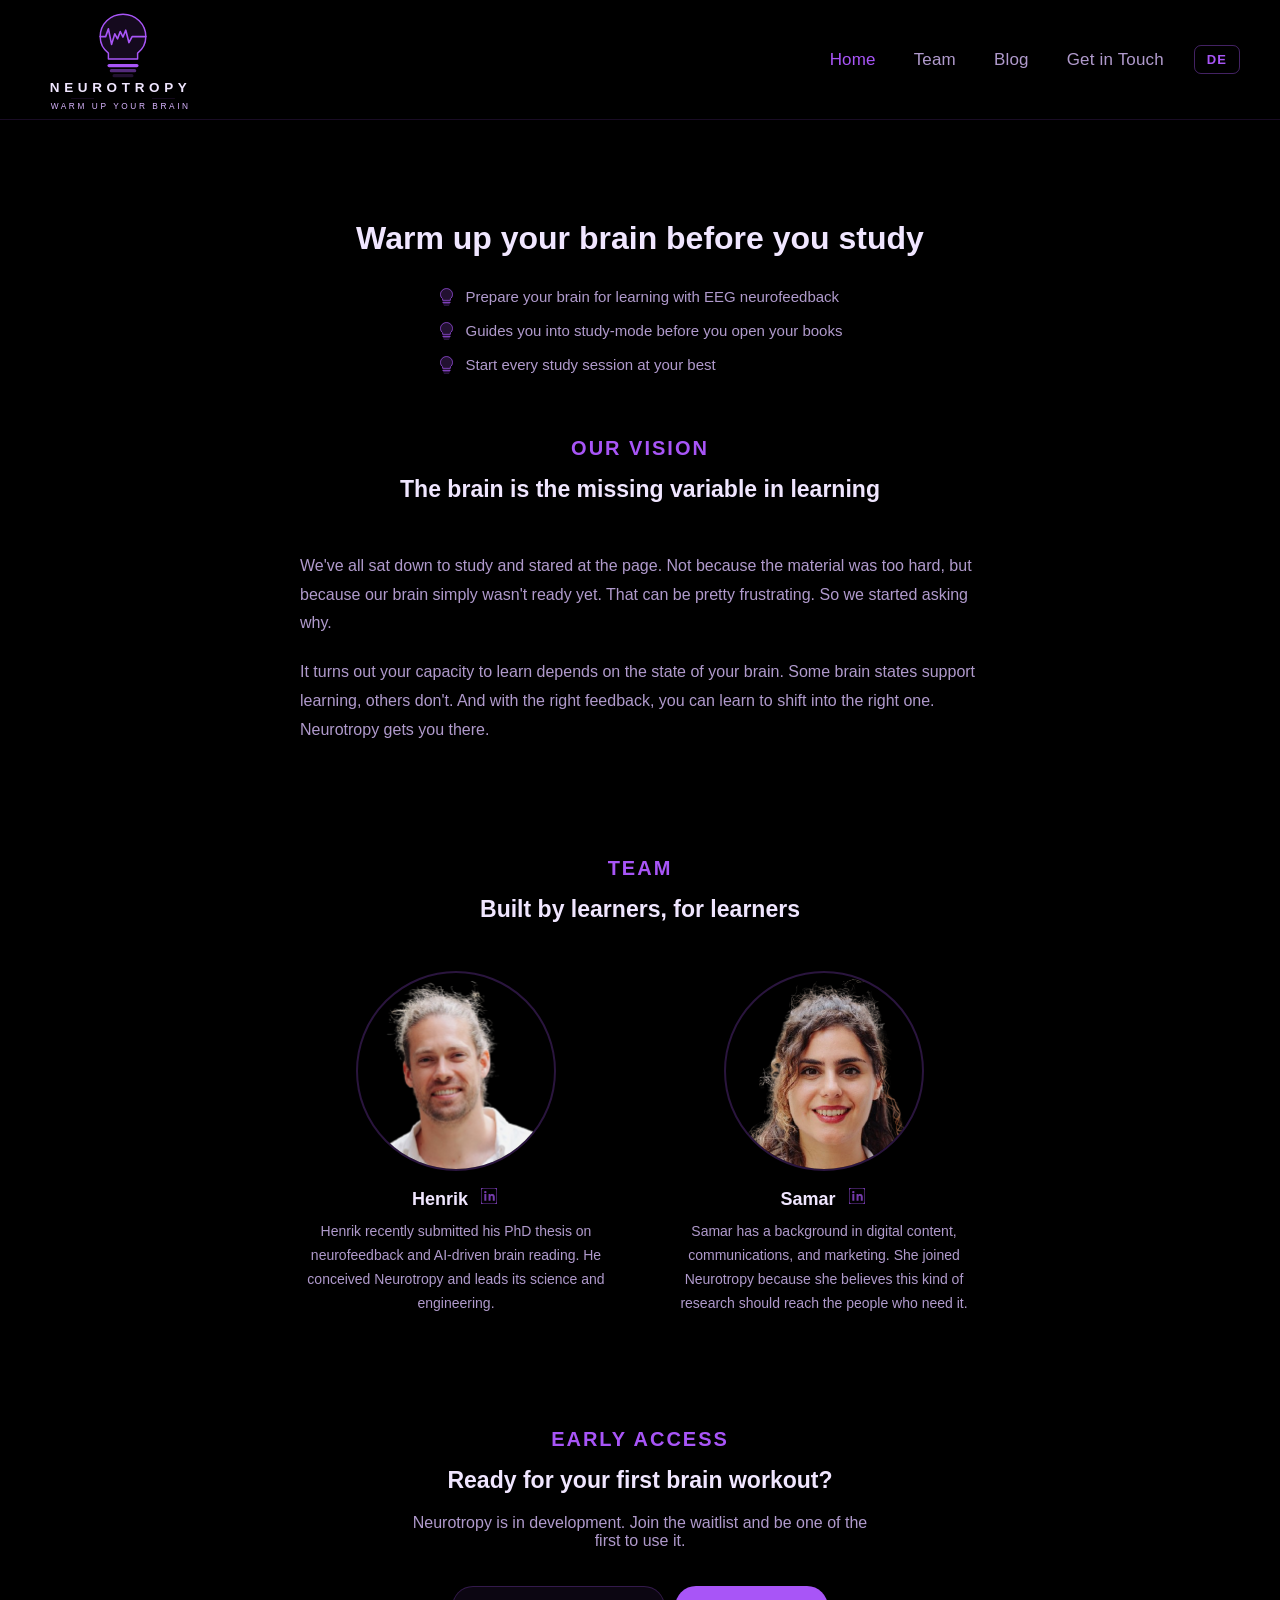
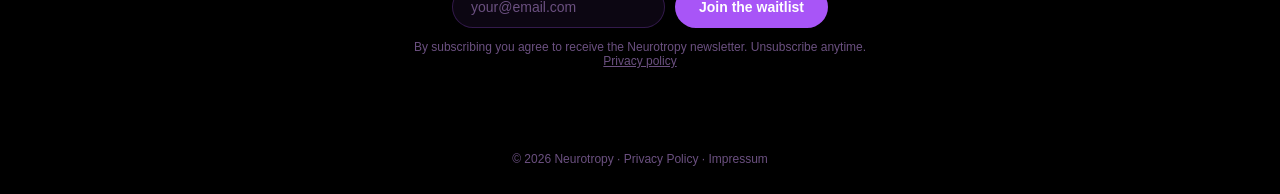
==== index.html @ 8b229912 "Add blog page with first post: Vom Fahrradfahren zu Neurofeedback Co-Authored-By: Claude Sonnet 4.6 " ====
<!DOCTYPE html>
<html lang="en">
<head>
  <meta charset="UTF-8" />
  <meta name="viewport" content="width=device-width, initial-scale=1.0" />
  <title>Neurotropy – Warm up your Brain</title>
  <link rel="stylesheet" href="style.css?v=36" />

  <!-- MailerLite Universal -->
  <script>
      (function(w,d,e,u,f,l,n){w[f]=w[f]||function(){(w[f].q=w[f].q||[])
      .push(arguments);},l=d.createElement(e),l.async=1,l.src=u,
      n=d.getElementsByTagName(e)[0],n.parentNode.insertBefore(l,n);})
      (window,document,'script','https://assets.mailerlite.com/js/universal.js','ml');
      ml('account', '2529173');
  </script>
  <!-- End MailerLite Universal -->
</head>
<body>

  <!-- ── NAV ── -->
  <nav class="nav">
    <a href="index.html"><img src="logo.svg" alt="Neurotropy" class="nav-logo" /></a>
    <div class="nav-tabs">
      <a href="index.html" class="nav-tab active" data-en="Home" data-de="Start">Home</a>
      <a href="#team" class="nav-tab" data-en="Team" data-de="Team">Team</a>
      <a href="blog.html" class="nav-tab" data-en="Blog" data-de="Blog">Blog</a>
      <a href="#cta" class="nav-tab" data-en="Get in Touch" data-de="Kontakt">Get in Touch</a>
      <button class="nav-lang" id="lang-toggle" onclick="toggleLang()">DE</button>
    </div>
  </nav>

  <main>

    <!-- ── HERO ── -->
    <section class="hero">
      <div class="hero-text">
<h1 class="headline">Warm up your brain before you study</h1>
        <ul class="value-props">
          <li>Prepare your brain for learning with EEG neurofeedback</li>
          <li>Guides you into study-mode before you open your books</li>
          <li>Start every study session at your best</li>
        </ul>
      </div>
    </section>




<!-- ── OUR VISION ── -->
    <section class="section vision-section">
      <p class="section-label">Our Vision</p>
      <h2 class="section-headline">The brain is the missing variable in learning</h2>
      <div class="vision-body">
        <p>We've all sat down to study and stared at the page. Not because the material was too hard, but because our brain simply wasn't ready yet. That can be pretty frustrating. So we started asking why.</p>
        <p>It turns out your capacity to learn depends on the state of your brain. Some brain states support learning, others don't. And with the right feedback, you can learn to shift into the right one. Neurotropy gets you there.</p>
      </div>
    </section>

    <!-- ── TEAM ── -->
    <section class="section team-section" id="team">
      <p class="section-label">Team</p>
      <h2 class="section-headline">Built by learners, for learners</h2>
<div class="team-cards">
        <div class="team-card">
          <img src="henrik.png" alt="Henrik" class="team-avatar" />
          <div class="team-name-row">
            <h3 class="team-name">Henrik</h3>
            <a href="https://www.linkedin.com/in/henrik-r-1109/" target="_blank" rel="noopener" class="team-contact" aria-label="Henrik on LinkedIn">
              <svg width="16" height="16" viewBox="0 0 72 72" fill="none" xmlns="http://www.w3.org/2000/svg">
                <rect width="72" height="72" rx="10" fill="none" stroke="#a855f7" stroke-width="5"/>
                <path d="M15 27h9v30h-9V27zm4.5-14a5.5 5.5 0 110 11 5.5 5.5 0 010-11zM33 27h8.6v4.1h.1C43 28.9 46.1 27 50.5 27 60 27 62 33.1 62 41v16h-9V42.8c0-3.3-.1-7.6-4.6-7.6-4.7 0-5.4 3.6-5.4 7.4V57h-9V27z" fill="#a855f7"/>
              </svg>
            </a>
          </div>
          <p class="team-bio">Henrik recently submitted his PhD thesis on neurofeedback and AI-driven brain reading. He conceived Neurotropy and leads its science and engineering.</p>
        </div>
        <div class="team-card">
          <img src="samar.png" alt="Samar" class="team-avatar" />
          <div class="team-name-row">
            <h3 class="team-name">Samar</h3>
            <a href="https://www.linkedin.com/in/samar-angourani-9060851a6/" target="_blank" rel="noopener" class="team-contact" aria-label="Samar on LinkedIn">
              <svg width="16" height="16" viewBox="0 0 72 72" fill="none" xmlns="http://www.w3.org/2000/svg">
                <rect width="72" height="72" rx="10" fill="none" stroke="#a855f7" stroke-width="5"/>
                <path d="M15 27h9v30h-9V27zm4.5-14a5.5 5.5 0 110 11 5.5 5.5 0 010-11zM33 27h8.6v4.1h.1C43 28.9 46.1 27 50.5 27 60 27 62 33.1 62 41v16h-9V42.8c0-3.3-.1-7.6-4.6-7.6-4.7 0-5.4 3.6-5.4 7.4V57h-9V27z" fill="#a855f7"/>
              </svg>
            </a>
          </div>
          <p class="team-bio">Samar has a background in digital content, communications, and marketing. She joined Neurotropy because she believes this kind of research should reach the people who need it.</p>
        </div>
      </div>
    </section>

    <!-- ── FINAL CTA ── -->
    <section class="section cta-section" id="cta">
      <p class="section-label">Early access</p>
      <h2 class="section-headline">Ready for your first brain workout?</h2>
      <p class="cta-sub">Neurotropy is in development. Join the waitlist and be one of the first to use it.</p>
      <form class="waitlist-form waitlist-form-lg"
            action="https://assets.mailerlite.com/jsonp/2529173/forms/194791117559957238/subscribe"
            method="post"
            target="ml-hidden-frame"
            onsubmit="handleSubmit2(event)">
        <input type="email" name="fields[email]" placeholder="your@email.com" required />
        <input type="hidden" name="ml-submit" value="1">
        <input type="hidden" name="anticsrf" value="true">
        <button type="submit">Join the waitlist</button>
      </form>
      <p class="form-disclaimer">By subscribing you agree to receive the Neurotropy newsletter. Unsubscribe anytime. <a href="/privacy">Privacy policy</a></p>
      <p class="confirm" id="confirm2" style="display:none">&#10003; You're on the list. We'll be in touch!</p>
      <iframe name="ml-hidden-frame" style="display:none" aria-hidden="true"></iframe>
    </section>

  </main>

  <footer>© 2026 Neurotropy · <a href="/privacy" style="color: inherit; text-decoration: none;">Privacy Policy</a> · <a href="/impressum" style="color: inherit; text-decoration: none;">Impressum</a></footer>

  <script>
    function handleSubmit(e) {
      e.preventDefault();
      e.target.style.display = 'none';
      document.getElementById('confirm').style.display = 'block';
    }
    function handleSubmit2(e) {
      e.target.style.display = 'none';
      document.getElementById('confirm2').style.display = 'block';
    }

    // Language toggle
    var currentLang = localStorage.getItem('lang') || 'en';
    function applyLang(lang) {
      currentLang = lang;
      localStorage.setItem('lang', lang);
      document.getElementById('lang-toggle').textContent = lang === 'en' ? 'DE' : 'EN';
      document.querySelectorAll('[data-en]').forEach(function(el) {
        el.textContent = lang === 'en' ? el.dataset.en : el.dataset.de;
      });
    }
    function toggleLang() {
      applyLang(currentLang === 'en' ? 'de' : 'en');
    }
    applyLang(currentLang);
  </script>

</body>
</html>
---- style.css ----
﻿*, *::before, *::after { box-sizing: border-box; margin: 0; padding: 0; }

:root {
  --bg:         #000000;
  --purple:     #a855f7;
  --purple-d:   #7c3aed;
  --border:     rgba(168,85,247,0.25);
  --text:       #f0e6ff;
  --text-muted: #b09acc;
  --text-hint:  #6b5080;
}

html, body { height: 100%; }

body {
  font-family: -apple-system, BlinkMacSystemFont, 'Segoe UI', sans-serif;
  background: var(--bg);
  color: var(--text);
  display: flex;
  flex-direction: column;
}


/* ── Nav ── */
.nav {
  display: flex;
  align-items: center;
  justify-content: space-between;
  padding: 0 40px;
  height: 120px;
  position: fixed;
  top: 0;
  left: 0;
  right: 0;
  z-index: 100;
  background: rgba(0,0,0,0.92);
  -webkit-backdrop-filter: blur(12px);
  backdrop-filter: blur(12px);
  border-bottom: 0.5px solid rgba(168,85,247,0.15);
  -webkit-transform: translateZ(0);
  transform: translateZ(0);
}

main {
  padding-top: 120px;
}

.nav-logo {
  width: 340px;
  height: 108px;
  object-fit: contain;
  object-position: left center;
}

.nav-tabs {
  display: flex;
  align-items: center;
  gap: 2px;
}

.nav-tab {
  padding: 8px 18px;
  font-size: 17px;
  font-weight: 500;
  color: var(--text-muted);
  text-decoration: none;
  border-radius: 7px;
  letter-spacing: 0.01em;
  transition: color 0.15s, background 0.15s;
  white-space: nowrap;
}
.nav-tab:hover { color: var(--text); background: rgba(168,85,247,0.07); }
.nav-tab.active { color: var(--purple); }

.nav-lang {
  margin-left: 10px;
  padding: 6px 12px;
  border-radius: 7px;
  border: 0.5px solid rgba(168,85,247,0.4);
  background: none;
  color: var(--purple);
  font-size: 13px;
  font-weight: 700;
  cursor: pointer;
  letter-spacing: 0.08em;
  transition: background 0.15s;
}
.nav-lang:hover { background: rgba(168,85,247,0.1); }

.nav-spacer { flex: 1; }

.nav-right {
  flex: 1;
  display: flex;
  justify-content: flex-end;
}

.nav-cta {
  padding: 9px 20px;
  border-radius: 40px;
  background: var(--purple);
  color: #fff;
  font-size: 13px;
  font-weight: 600;
  text-decoration: none;
  transition: background 0.2s;
}
.nav-cta:hover { background: var(--purple-d); }

/* â”€â”€ Shared section styles â”€â”€ */
main {
  flex: 1;
  display: flex;
  flex-direction: column;
  align-items: center;
}

.section {
  width: 100%;
  max-width: 960px;
  padding: 80px 32px;
  display: flex;
  flex-direction: column;
  align-items: center;
  text-align: center;
}

.section-label {
  font-size: 20px;
  font-weight: 600;
  color: var(--purple);
  letter-spacing: 0.1em;
  text-transform: uppercase;
  margin-bottom: 16px;
}

.section-headline {
  font-size: clamp(18px, 1.8vw, 24px);
  font-weight: 700;
  color: var(--text);
  line-height: 1.2;
  text-wrap: balance;
  margin-bottom: 48px;
}

/* â”€â”€ Hero â”€â”€ */
.hero {
  width: 100%;
  max-width: 1100px;
  padding: 100px 48px 80px;
  display: flex;
  flex-direction: column;
  align-items: center;
  gap: 64px;
  text-align: center;
}

.hero-text {
  flex: 1;
  display: flex;
  flex-direction: column;
  gap: 28px;
}

.hero-image {
  flex: 0 0 360px;
  display: flex;
  flex-direction: column;
  align-items: center;
  gap: 12px;
  align-self: flex-start;
}

.hero-text .label,
.hero-text .headline,
.hero-text .value-props {
  text-align: center;
}

.label {
  font-size: 20px;
  font-weight: 600;
  color: var(--purple);
  letter-spacing: 0.06em;
  text-transform: uppercase;
}

.headline {
  font-size: clamp(22px, 2.5vw, 36px);
  font-weight: 700;
  color: var(--text);
  line-height: 1.15;
  text-wrap: balance;
}

/* ── Value props ── */
.value-props {
  list-style: none;
  display: flex;
  flex-direction: column;
  gap: 10px;
  align-self: center;
  margin: 0 auto;
}

.value-props li {
  font-size: 15px;
  color: var(--text-muted);
  display: grid;
  grid-template-columns: 18px 1fr;
  gap: 10px;
  align-items: center;
  line-height: 1.6;
  text-align: left;
}

.value-props li::before {
  content: '';
  display: block;
  width: 18px;
  height: 18px;
  background-image: url("data:image/svg+xml,%3Csvg xmlns='http://www.w3.org/2000/svg' viewBox='53 4 54 74'%3E%3Cpath d='M80 6C66 6 55 17 55 30.5c0 7.5 3.5 14 9 18v6.5h32v-6.5c5.5-4 9-10.5 9-18C105 17 94 6 80 6z' fill='rgba(168,85,247,0.2)' stroke='%23a855f7' stroke-width='3' stroke-linejoin='round'/%3E%3Crect x='63' y='60.5' width='34' height='4.5' rx='2.25' fill='%23a855f7'/%3E%3Crect x='65.5' y='67' width='29' height='4.5' rx='2.25' fill='rgba(168,85,247,0.5)'/%3E%3Crect x='68.5' y='73.5' width='23' height='4.5' rx='2.25' fill='rgba(168,85,247,0.25)'/%3E%3C/svg%3E");
  background-size: contain;
  background-repeat: no-repeat;
  background-position: center;
  flex-shrink: 0;
}

/* â”€â”€ Waitlist â”€â”€ */
.waitlist { width: 100%; max-width: 480px; }

.waitlist-form {
  display: flex;
  gap: 10px;
  flex-wrap: wrap;
  justify-content: center;
}

.waitlist-form input[type="email"] {
  padding: 12px 18px;
  border-radius: 40px;
  border: 0.5px solid var(--border);
  background: rgba(168,85,247,0.07);
  color: var(--text);
  font-size: 14px;
  outline: none;
  min-width: 200px;
  flex: 1;
}

.waitlist-form input[type="email"]::placeholder { color: var(--text-hint); }

.waitlist-form button {
  padding: 12px 24px;
  border-radius: 40px;
  border: none;
  background: var(--purple);
  color: #fff;
  font-size: 14px;
  font-weight: 600;
  cursor: pointer;
  transition: background 0.2s;
  white-space: nowrap;
}

.waitlist-form button:hover { background: var(--purple-d); }

.confirm {
  color: var(--purple);
  font-size: 13px;
  margin-top: 14px;
}

/* â”€â”€ Problem section â”€â”€ */
.problem-section { }

.problem-cards {
  display: grid;
  grid-template-columns: repeat(3, 1fr);
  gap: 20px;
  width: 100%;
}

.problem-card {
  background: rgba(168,85,247,0.05);
  border: 0.5px solid var(--border);
  border-radius: 16px;
  padding: 28px 24px;
  text-align: left;
}

.problem-icon {
  font-size: 28px;
  margin-bottom: 14px;
}

.problem-card h3 {
  font-size: 16px;
  font-weight: 600;
  color: var(--text);
  margin-bottom: 10px;
}

.problem-card p {
  font-size: 14px;
  color: var(--text-muted);
  line-height: 1.6;
}

/* â”€â”€ Team label â”€â”€ */
.team-label {
  font-size: 12px;
  font-weight: 600;
  color: var(--purple);
  letter-spacing: 0.1em;
  text-transform: uppercase;
  margin-top: 16px;
}

/* â”€â”€ Founders image â”€â”€ */
.founders-wrap {
  position: relative;
  display: block;
  width: 100%;
}

.founders-img {
  width: 100%;
  height: auto;
  display: block;
}

.eeg-overlay {
  position: absolute;
  top: 0;
  left: 0;
  width: 100%;
  height: 100%;
  pointer-events: none;
}

/* â”€â”€ How it works â”€â”€ */
.how-section { }

.steps {
  display: flex;
  align-items: flex-start;
  gap: 0;
  width: 100%;
}

.step {
  flex: 1;
  text-align: center;
  padding: 0 20px;
}

.step-icon {
  display: flex;
  justify-content: center;
  margin-bottom: 20px;
}

.step h3 {
  font-size: 16px;
  font-weight: 600;
  color: var(--text);
  margin-bottom: 10px;
}

.step p {
  font-size: 14px;
  color: var(--text-muted);
  line-height: 1.6;
}

.step-connector {
  flex: 0 0 1px;
  height: 1px;
  background: var(--border);
  align-self: center;
  margin-top: -60px;
  width: 40px;
}

/* â”€â”€ Features â”€â”€ */
.features-section { }

.features {
  display: grid;
  grid-template-columns: repeat(2, 1fr);
  gap: 20px;
  width: 100%;
}

.feature-card {
  background: rgba(168,85,247,0.05);
  border: 0.5px solid var(--border);
  border-radius: 16px;
  padding: 28px 24px;
  text-align: left;
  transition: border-color 0.2s;
}

.feature-card:hover { border-color: rgba(168,85,247,0.5); }

.feature-icon {
  font-size: 28px;
  margin-bottom: 14px;
}

.feature-card h3 {
  font-size: 16px;
  font-weight: 600;
  color: var(--text);
  margin-bottom: 10px;
}

.feature-card p {
  font-size: 14px;
  color: var(--text-muted);
  line-height: 1.6;
}

/* â”€â”€ Vision â”€â”€ */
.vision-section { margin-top: -2cm; }

.vision-body {
  max-width: 680px;
  display: flex;
  flex-direction: column;
  gap: 20px;
  text-align: left;
}

.vision-body p {
  font-size: 16px;
  color: var(--text-muted);
  line-height: 1.8;
}

.vision-body em {
  color: var(--text);
  font-style: italic;
}

/* â”€â”€ Team founders image â”€â”€ */
.team-founders-img {
  width: 100%;
  max-width: 600px;
  height: auto;
  display: block;
  margin: 0 auto 0;
  transform: translateY(-2cm);
  -webkit-mask-image: radial-gradient(ellipse 80% 88% at 50% 52%, black 55%, transparent 100%);
  mask-image: radial-gradient(ellipse 80% 88% at 50% 52%, black 55%, transparent 100%);
}

/* â”€â”€ Team â”€â”€ */
.team-section { }

.team-cards {
  display: flex;
  flex-direction: row;
  align-items: stretch;
  justify-content: center;
  gap: 48px;
  width: 100%;
}

.team-card:nth-child(2) {
  margin-top: 0;
}

.team-card {
  display: flex;
  flex-direction: column;
  align-items: center;
  max-width: 320px;
  text-align: center;
  gap: 10px;
}

.team-avatar {
  width: 200px;
  height: 200px;
  object-fit: cover;
  object-position: top;
  border-radius: 50%;
  border: 2px solid var(--border);
}

.team-name {
  font-size: 18px;
  font-weight: 700;
  color: var(--text);
  margin-top: 8px;
}

.team-role {
  font-size: 12px;
  font-weight: 600;
  color: var(--purple);
  letter-spacing: 0.08em;
  text-transform: uppercase;
}

.team-bio {
  font-size: 14px;
  color: var(--text-muted);
  line-height: 1.7;
}

.team-name-row {
  display: flex;
  align-items: center;
  gap: 10px;
  justify-content: center;
}

.team-contact {
  padding: 3px;
  border-radius: 6px;
  border: none;
  text-decoration: none;
  display: inline-flex;
  align-items: center;
  justify-content: center;
  transition: opacity 0.2s, transform 0.15s;
  opacity: 0.7;
  flex-shrink: 0;
}
.team-contact:hover {
  opacity: 1;
  transform: scale(1.1);
}

/* â”€â”€ Final CTA â”€â”€ */
.cta-section {
  }

.cta-sub {
  font-size: 16px;
  color: var(--text-muted);
  margin-top: -28px;
  margin-bottom: 36px;
  max-width: 480px;
}

.form-disclaimer {
  font-size: 12px;
  color: var(--text-hint);
  margin-top: 12px;
  max-width: 480px;
}
.form-disclaimer a { color: inherit; text-decoration: underline; }
.form-disclaimer a:hover { color: var(--text-muted); }

/* â”€â”€ Footer â”€â”€ */
footer {
  flex-shrink: 0;
  padding: 28px;
  text-align: center;
  font-size: 12px;
  color: var(--text-hint);
  }

/* â”€â”€ Mobile â”€â”€ */
@media (max-width: 800px) {
  .hero { flex-direction: column; align-items: center; text-align: center; padding: 60px 24px 48px; gap: 40px; }
  .hero-text .label, .hero-text .headline, .hero-text .value-props { text-align: center; }
  .hero-image { flex: none; width: 100%; max-width: 320px; }
  .team-cards { flex-direction: column; align-items: center; gap: 40px; }
  .team-card { max-width: 100%; }
}
  .hero-text .label, .hero-text .headline, .hero-text .value-props { text-align: center; }
  .hero-image { flex: none; width: 100%; max-width: 320px; }
}

/* ── Legal pages (Privacy, Datenschutz, Impressum) ── */
.legal-body {
  max-width: 70ch;
  width: 100%;
  padding: 60px 32px 120px;
  display: flex;
  flex-direction: column;
}
.legal-toggle-row {
  display: flex;
  justify-content: flex-end;
  margin-bottom: 24px;
}
.legal-toggle-link {
  font-size: 13px;
  color: var(--text-hint);
  text-decoration: none;
}
.legal-toggle-link:hover { color: var(--text-muted); text-decoration: underline; }
.legal-body h1 {
  font-size: 28px;
  font-weight: 700;
  color: var(--text);
  margin-bottom: 8px;
}
.legal-body h2 {
  font-size: 17px;
  font-weight: 700;
  color: var(--text);
  margin-top: 40px;
  margin-bottom: 6px;
}
.legal-body p {
  font-size: 15px;
  color: var(--text-muted);
  line-height: 1.8;
  margin-bottom: 16px;
}
.legal-body ul {
  margin: 0 0 16px;
  padding-left: 20px;
  color: var(--text-muted);
  font-size: 15px;
  line-height: 1.8;
}
.legal-body li { margin-bottom: 4px; }
.legal-body a { color: var(--purple); text-decoration: underline; }
.legal-body a:hover { color: var(--purple-d); }
.legal-divider {
  border: none;
  border-top: 1px solid var(--border);
  margin: 56px 0;
}

@media (max-width: 680px) {
  .nav { padding: 0 16px; height: auto; flex-wrap: wrap; gap: 4px; padding-top: 10px; padding-bottom: 6px; }
  .nav-logo { width: 120px; }
  .nav-tabs { gap: 0; overflow-x: auto; }
  .nav-tab { padding: 5px 10px; font-size: 11px; }
  main { padding-top: 90px; }
  .section { padding: 48px 20px; }
  .section-label { font-size: 16px; }
  .section-headline { font-size: clamp(16px, 4vw, 22px); margin-bottom: 32px; }
  .headline { font-size: clamp(22px, 6vw, 32px); }
  .hero { padding: 40px 20px 36px; }
  .value-props,
  .hero-text .value-props { align-self: flex-start; }
  .value-props li,
  .hero-text .value-props li { text-align: left; }
  .vision-section { margin-top: 0; }
  .problem-cards { grid-template-columns: 1fr; }
  .features { grid-template-columns: 1fr; }
  .steps { flex-direction: column; align-items: center; gap: 32px; }
  .step-connector { display: none; }
  .step { padding: 0; }
  .team-avatar { width: 160px; height: 160px; }
  .waitlist-form { flex-direction: column; align-items: stretch; }
  .waitlist-form input[type="email"] { min-width: unset; }
  .cta-sub { font-size: 14px; }
  footer { padding: 20px 16px; }
  .legal-body { padding: 40px 20px 80px; }
}
  .section { padding: 56px 20px; }
  .problem-cards { grid-template-columns: 1fr; }
  .features { grid-template-columns: 1fr; }
  .steps { flex-direction: column; align-items: center; gap: 32px; }
  .step-connector { display: none; }
  .step { padding: 0; }
}
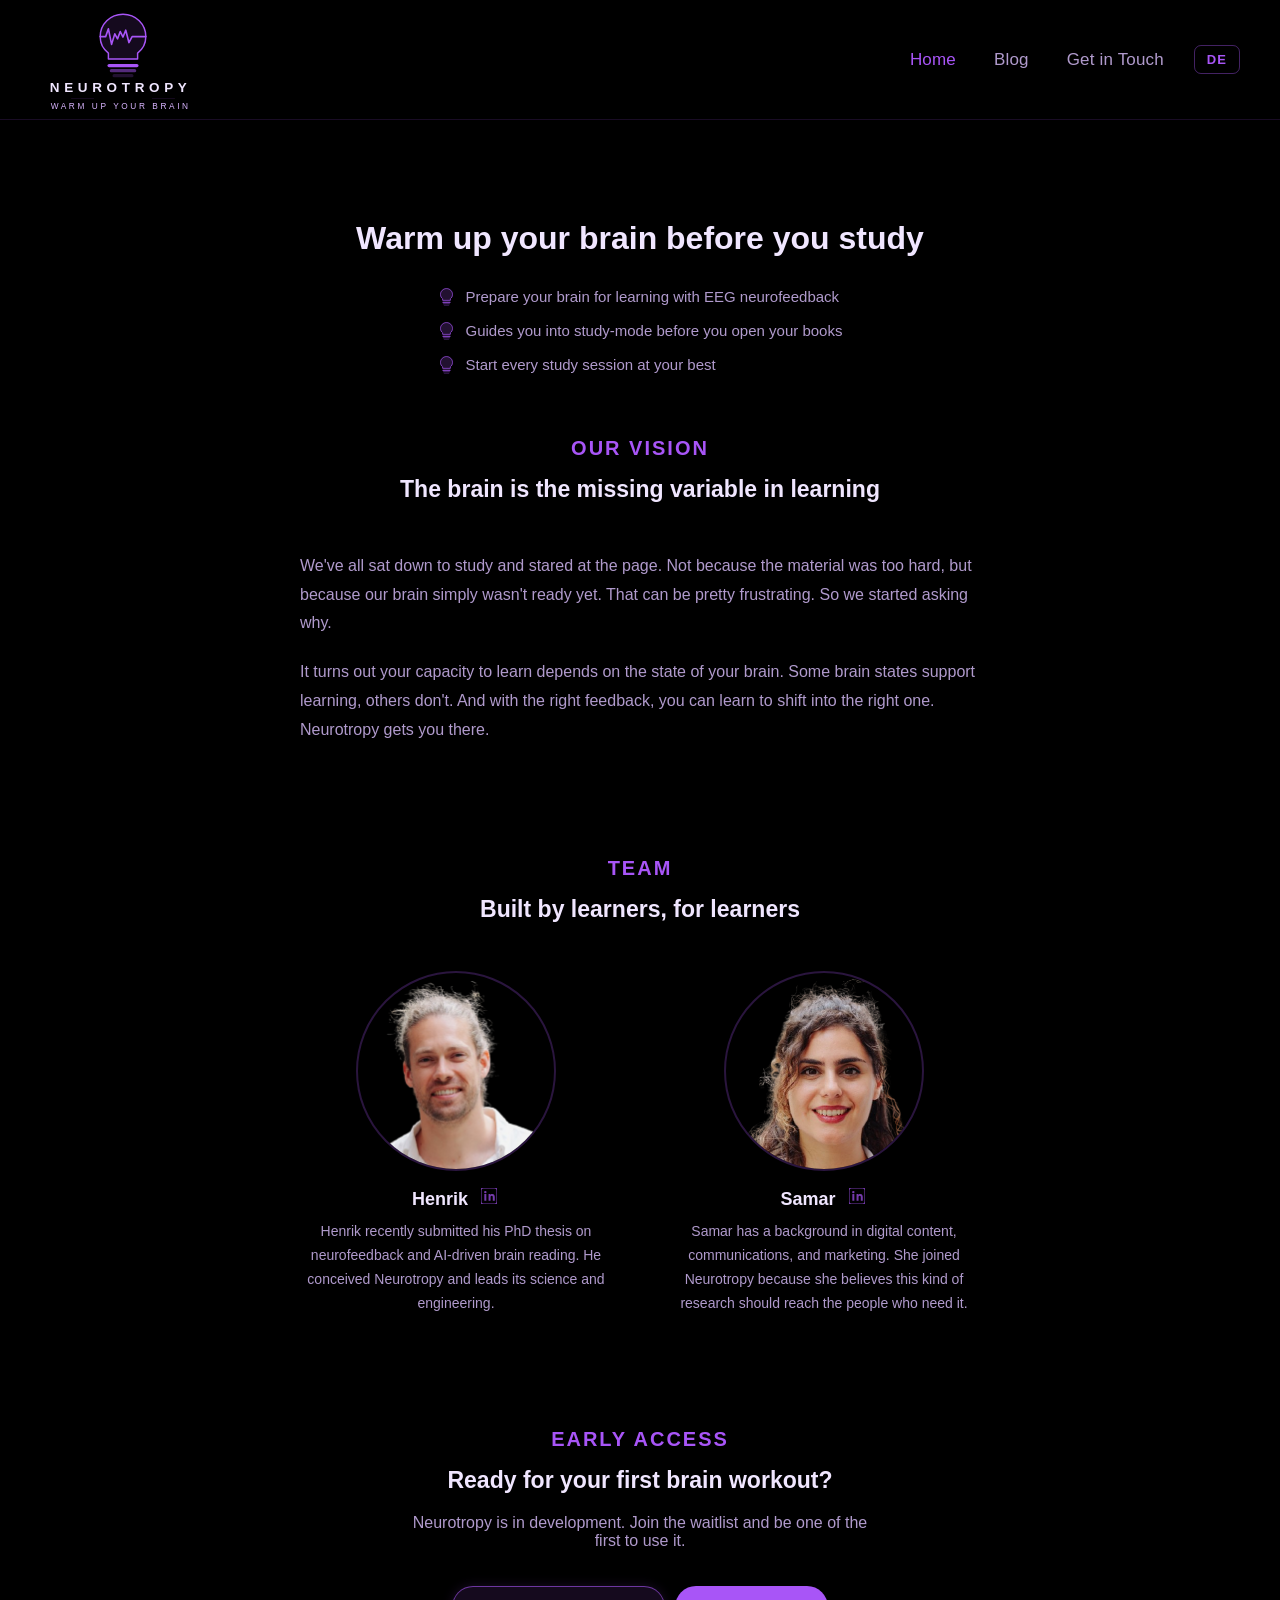
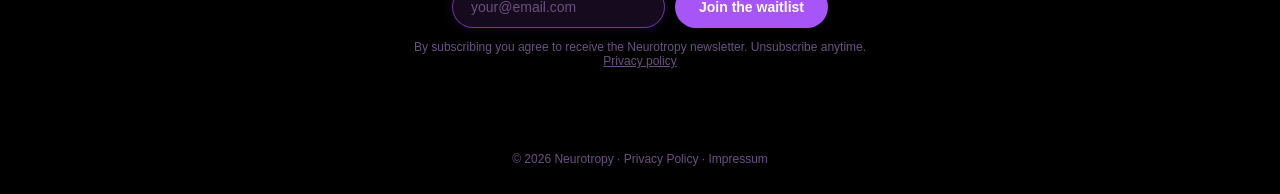
==== commit 2a9ae404: "Remove Team tab, add DE/EN translation, brighter email input Co-Authored-By: Claude Sonnet 4.6 <nore" ====
--- a/index.html
+++ b/index.html
@@ -4,7 +4,7 @@
   <meta charset="UTF-8" />
   <meta name="viewport" content="width=device-width, initial-scale=1.0" />
   <title>Neurotropy – Warm up your Brain</title>
-  <link rel="stylesheet" href="style.css?v=36" />
+  <link rel="stylesheet" href="style.css?v=37" />
 
   <!-- MailerLite Universal -->
   <script>
@@ -23,7 +23,6 @@
     <a href="index.html"><img src="logo.svg" alt="Neurotropy" class="nav-logo" /></a>
     <div class="nav-tabs">
       <a href="index.html" class="nav-tab active" data-en="Home" data-de="Start">Home</a>
-      <a href="#team" class="nav-tab" data-en="Team" data-de="Team">Team</a>
       <a href="blog.html" class="nav-tab" data-en="Blog" data-de="Blog">Blog</a>
       <a href="#cta" class="nav-tab" data-en="Get in Touch" data-de="Kontakt">Get in Touch</a>
       <button class="nav-lang" id="lang-toggle" onclick="toggleLang()">DE</button>
@@ -35,33 +34,30 @@
     <!-- ── HERO ── -->
     <section class="hero">
       <div class="hero-text">
-<h1 class="headline">Warm up your brain before you study</h1>
+        <h1 class="headline" data-en="Warm up your brain before you study" data-de="Wärme dein Gehirn auf, bevor du lernst">Warm up your brain before you study</h1>
         <ul class="value-props">
-          <li>Prepare your brain for learning with EEG neurofeedback</li>
-          <li>Guides you into study-mode before you open your books</li>
-          <li>Start every study session at your best</li>
+          <li data-en="Prepare your brain for learning with EEG neurofeedback" data-de="Bereite dein Gehirn mit EEG-Neurofeedback auf das Lernen vor">Prepare your brain for learning with EEG neurofeedback</li>
+          <li data-en="Guides you into study-mode before you open your books" data-de="Bringt dich in den Lernmodus, bevor du die Bücher aufschlägst">Guides you into study-mode before you open your books</li>
+          <li data-en="Start every study session at your best" data-de="Starte jede Lernsession in Bestform">Start every study session at your best</li>
         </ul>
       </div>
     </section>
 
-
-
-
-<!-- ── OUR VISION ── -->
+    <!-- ── OUR VISION ── -->
     <section class="section vision-section">
-      <p class="section-label">Our Vision</p>
-      <h2 class="section-headline">The brain is the missing variable in learning</h2>
+      <p class="section-label" data-en="Our Vision" data-de="Unsere Vision">Our Vision</p>
+      <h2 class="section-headline" data-en="The brain is the missing variable in learning" data-de="Das Gehirn ist die fehlende Variable beim Lernen">The brain is the missing variable in learning</h2>
       <div class="vision-body">
-        <p>We've all sat down to study and stared at the page. Not because the material was too hard, but because our brain simply wasn't ready yet. That can be pretty frustrating. So we started asking why.</p>
-        <p>It turns out your capacity to learn depends on the state of your brain. Some brain states support learning, others don't. And with the right feedback, you can learn to shift into the right one. Neurotropy gets you there.</p>
+        <p data-en="We've all sat down to study and stared at the page. Not because the material was too hard, but because our brain simply wasn't ready yet. That can be pretty frustrating. So we started asking why." data-de="Wir alle haben uns schon zum Lernen hingesetzt und auf die Seite gestarrt. Nicht weil der Stoff zu schwer war, sondern weil das Gehirn einfach noch nicht bereit war. Das kann ziemlich frustrierend sein. Also haben wir begonnen zu fragen: Warum?">We've all sat down to study and stared at the page. Not because the material was too hard, but because our brain simply wasn't ready yet. That can be pretty frustrating. So we started asking why.</p>
+        <p data-en="It turns out your capacity to learn depends on the state of your brain. Some brain states support learning, others don't. And with the right feedback, you can learn to shift into the right one. Neurotropy gets you there." data-de="Es stellt sich heraus: Die Fähigkeit zu lernen hängt vom Zustand deines Gehirns ab. Manche Gehirnzustände fördern das Lernen, andere nicht. Mit dem richtigen Feedback kannst du lernen, in den richtigen Zustand zu wechseln. Neurotropy bringt dich dorthin.">It turns out your capacity to learn depends on the state of your brain. Some brain states support learning, others don't. And with the right feedback, you can learn to shift into the right one. Neurotropy gets you there.</p>
       </div>
     </section>
 
     <!-- ── TEAM ── -->
     <section class="section team-section" id="team">
-      <p class="section-label">Team</p>
-      <h2 class="section-headline">Built by learners, for learners</h2>
-<div class="team-cards">
+      <p class="section-label" data-en="Team" data-de="Team">Team</p>
+      <h2 class="section-headline" data-en="Built by learners, for learners" data-de="Von Lernenden, für Lernende">Built by learners, for learners</h2>
+      <div class="team-cards">
         <div class="team-card">
           <img src="henrik.png" alt="Henrik" class="team-avatar" />
           <div class="team-name-row">
@@ -73,7 +69,7 @@
               </svg>
             </a>
           </div>
-          <p class="team-bio">Henrik recently submitted his PhD thesis on neurofeedback and AI-driven brain reading. He conceived Neurotropy and leads its science and engineering.</p>
+          <p class="team-bio" data-en="Henrik recently submitted his PhD thesis on neurofeedback and AI-driven brain reading. He conceived Neurotropy and leads its science and engineering." data-de="Henrik hat kürzlich seine Doktorarbeit über Neurofeedback und KI-gestützte Gehirnauswertung eingereicht. Er hat Neurotropy entwickelt und leitet Wissenschaft und Technik.">Henrik recently submitted his PhD thesis on neurofeedback and AI-driven brain reading. He conceived Neurotropy and leads its science and engineering.</p>
         </div>
         <div class="team-card">
           <img src="samar.png" alt="Samar" class="team-avatar" />
@@ -86,34 +82,34 @@
               </svg>
             </a>
           </div>
-          <p class="team-bio">Samar has a background in digital content, communications, and marketing. She joined Neurotropy because she believes this kind of research should reach the people who need it.</p>
+          <p class="team-bio" data-en="Samar has a background in digital content, communications, and marketing. She joined Neurotropy because she believes this kind of research should reach the people who need it." data-de="Samar hat einen Hintergrund in digitalem Content, Kommunikation und Marketing. Sie hat sich Neurotropy angeschlossen, weil sie glaubt, dass diese Art von Forschung die Menschen erreichen sollte, die sie brauchen.">Samar has a background in digital content, communications, and marketing. She joined Neurotropy because she believes this kind of research should reach the people who need it.</p>
         </div>
       </div>
     </section>
 
     <!-- ── FINAL CTA ── -->
     <section class="section cta-section" id="cta">
-      <p class="section-label">Early access</p>
-      <h2 class="section-headline">Ready for your first brain workout?</h2>
-      <p class="cta-sub">Neurotropy is in development. Join the waitlist and be one of the first to use it.</p>
+      <p class="section-label" data-en="Early access" data-de="Früher Zugang">Early access</p>
+      <h2 class="section-headline" data-en="Ready for your first brain workout?" data-de="Bereit für dein erstes Gehirntraining?">Ready for your first brain workout?</h2>
+      <p class="cta-sub" data-en="Neurotropy is in development. Join the waitlist and be one of the first to use it." data-de="Neurotropy ist in Entwicklung. Trag dich auf die Warteliste ein und sei einer der Ersten, die es nutzen.">Neurotropy is in development. Join the waitlist and be one of the first to use it.</p>
       <form class="waitlist-form waitlist-form-lg"
             action="https://assets.mailerlite.com/jsonp/2529173/forms/194791117559957238/subscribe"
             method="post"
             target="ml-hidden-frame"
             onsubmit="handleSubmit2(event)">
-        <input type="email" name="fields[email]" placeholder="your@email.com" required />
+        <input type="email" name="fields[email]" id="email-input" placeholder="your@email.com" data-placeholder-en="your@email.com" data-placeholder-de="deine@email.com" required />
         <input type="hidden" name="ml-submit" value="1">
         <input type="hidden" name="anticsrf" value="true">
-        <button type="submit">Join the waitlist</button>
+        <button type="submit" data-en="Join the waitlist" data-de="Auf die Warteliste">Join the waitlist</button>
       </form>
-      <p class="form-disclaimer">By subscribing you agree to receive the Neurotropy newsletter. Unsubscribe anytime. <a href="/privacy">Privacy policy</a></p>
-      <p class="confirm" id="confirm2" style="display:none">&#10003; You're on the list. We'll be in touch!</p>
+      <p class="form-disclaimer" data-en="By subscribing you agree to receive the Neurotropy newsletter. Unsubscribe anytime." data-de="Mit der Anmeldung stimmst du dem Erhalt des Neurotropy-Newsletters zu. Jederzeit abbestellbar.">By subscribing you agree to receive the Neurotropy newsletter. Unsubscribe anytime. <a href="/privacy" data-en="Privacy policy" data-de="Datenschutz">Privacy policy</a></p>
+      <p class="confirm" id="confirm2" style="display:none" data-en="✓ You're on the list. We'll be in touch!" data-de="✓ Du bist dabei. Wir melden uns!">&#10003; You're on the list. We'll be in touch!</p>
       <iframe name="ml-hidden-frame" style="display:none" aria-hidden="true"></iframe>
     </section>
 
   </main>
 
-  <footer>© 2026 Neurotropy · <a href="/privacy" style="color: inherit; text-decoration: none;">Privacy Policy</a> · <a href="/impressum" style="color: inherit; text-decoration: none;">Impressum</a></footer>
+  <footer>© 2026 Neurotropy · <a href="/privacy" style="color: inherit; text-decoration: none;" data-en="Privacy Policy" data-de="Datenschutz">Privacy Policy</a> · <a href="/impressum" style="color: inherit; text-decoration: none;">Impressum</a></footer>
 
   <script>
     function handleSubmit(e) {
@@ -132,9 +128,31 @@
       currentLang = lang;
       localStorage.setItem('lang', lang);
       document.getElementById('lang-toggle').textContent = lang === 'en' ? 'DE' : 'EN';
+      document.documentElement.lang = lang;
+
       document.querySelectorAll('[data-en]').forEach(function(el) {
+        // Skip elements that contain child elements (like the disclaimer with a link)
+        if (el.children.length > 0) return;
         el.textContent = lang === 'en' ? el.dataset.en : el.dataset.de;
       });
+
+      // Handle disclaimer separately (has child link)
+      var disc = document.querySelector('.form-disclaimer');
+      if (disc) {
+        var link = disc.querySelector('a');
+        disc.childNodes.forEach(function(n) { if (n.nodeType === 3) n.remove(); });
+        var txt = lang === 'en'
+          ? 'By subscribing you agree to receive the Neurotropy newsletter. Unsubscribe anytime. '
+          : 'Mit der Anmeldung stimmst du dem Erhalt des Neurotropy-Newsletters zu. Jederzeit abbestellbar. ';
+        disc.insertBefore(document.createTextNode(txt), link);
+        if (link) link.textContent = lang === 'en' ? 'Privacy policy' : 'Datenschutz';
+      }
+
+      // Placeholder
+      var emailInput = document.getElementById('email-input');
+      if (emailInput) {
+        emailInput.placeholder = lang === 'en' ? emailInput.dataset.placeholderEn : emailInput.dataset.placeholderDe;
+      }
     }
     function toggleLang() {
       applyLang(currentLang === 'en' ? 'de' : 'en');
--- a/style.css
+++ b/style.css
@@ -239,13 +239,19 @@
 .waitlist-form input[type="email"] {
   padding: 12px 18px;
   border-radius: 40px;
-  border: 0.5px solid var(--border);
-  background: rgba(168,85,247,0.07);
+  border: 1.5px solid rgba(168,85,247,0.6);
+  background: rgba(168,85,247,0.12);
   color: var(--text);
   font-size: 14px;
   outline: none;
   min-width: 200px;
   flex: 1;
+  box-shadow: 0 0 12px rgba(168,85,247,0.15);
+  transition: border-color 0.2s, box-shadow 0.2s;
+}
+.waitlist-form input[type="email"]:focus {
+  border-color: rgba(168,85,247,0.9);
+  box-shadow: 0 0 20px rgba(168,85,247,0.25);
 }
 
 .waitlist-form input[type="email"]::placeholder { color: var(--text-hint); }
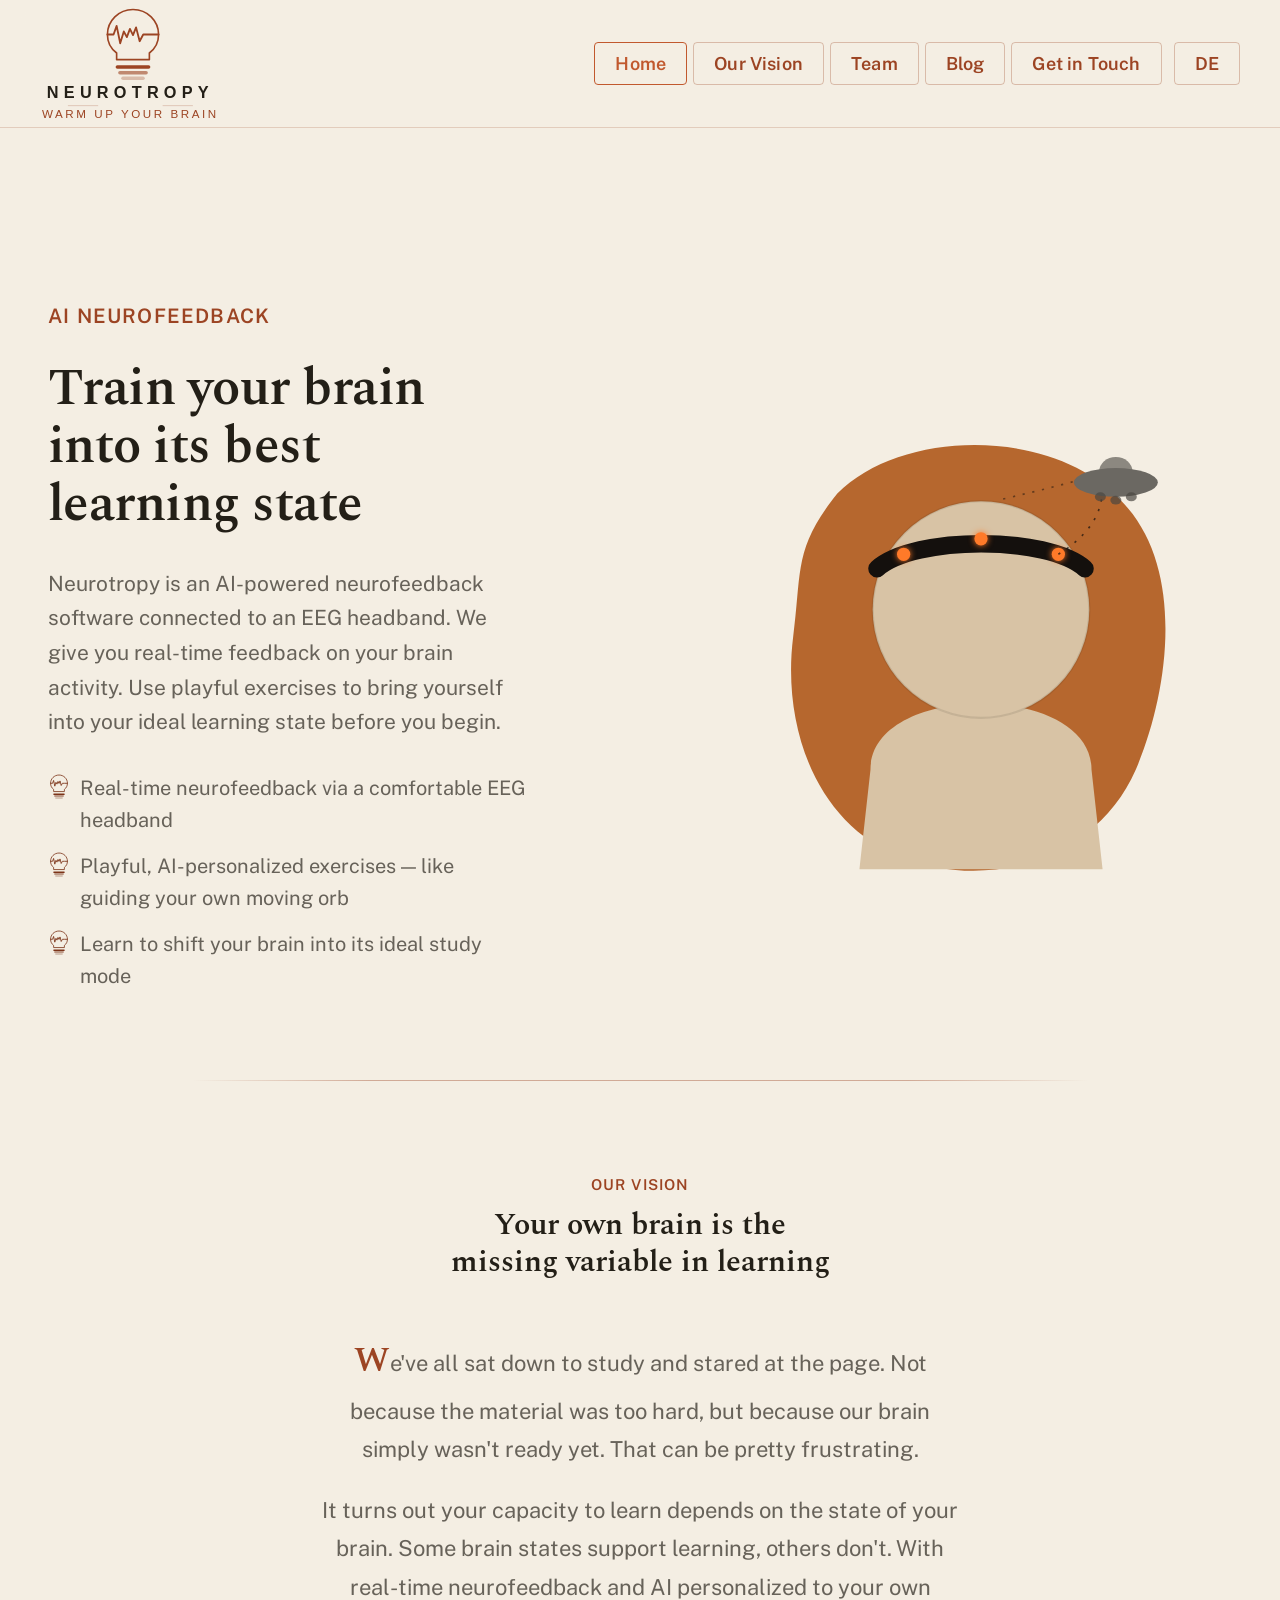
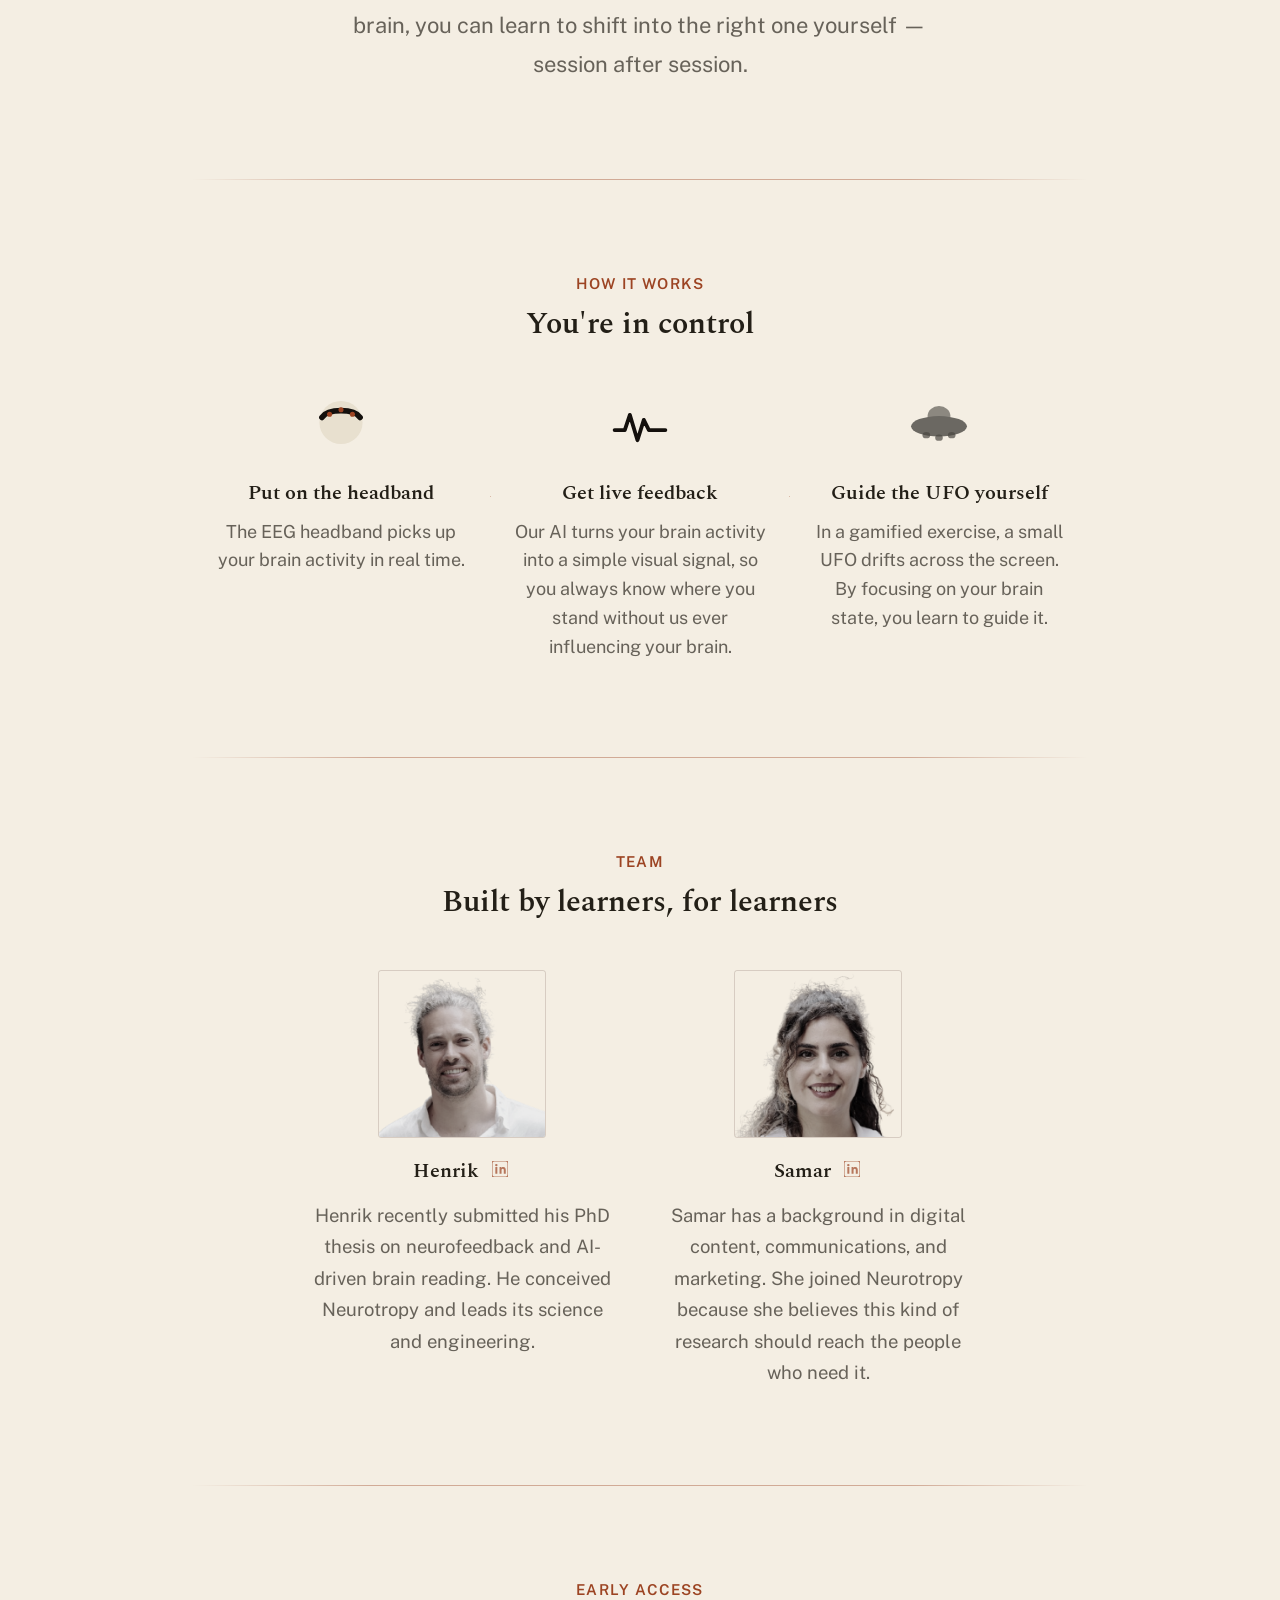
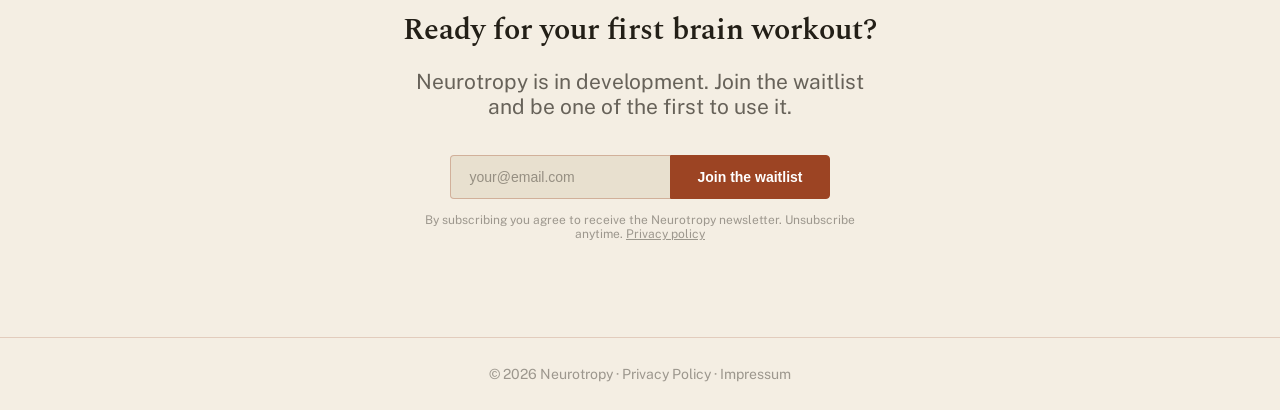
==== commit 9974c60c: "Website-Redesign: neues Layout, Mobile-Optimierung, nahtloser Tab-Wechsel" ====
--- a/index.html
+++ b/index.html
@@ -4,7 +4,11 @@
   <meta charset="UTF-8" />
   <meta name="viewport" content="width=device-width, initial-scale=1.0" />
   <title>Neurotropy – Warm up your Brain</title>
-  <link rel="stylesheet" href="style.css?v=37" />
+  <meta name="description" content="Neurotropy ist eine KI-gestützte Neurofeedback-Software für Biotech-Enthusiasten: Sie misst deine Gehirnaktivität über ein EEG-Headband und hilft dir mit spielerischem Feedback, dich selbst in den optimalen Lernzustand zu bringen." />
+  <link rel="preconnect" href="https://fonts.googleapis.com" />
+  <link rel="preconnect" href="https://fonts.gstatic.com" crossorigin />
+  <link href="https://fonts.googleapis.com/css2?family=Spectral:ital,wght@0,500;0,600;1,500&family=Public+Sans:wght@400;500;600&display=swap" rel="stylesheet" />
+  <link rel="stylesheet" href="style.css?v=39" />
 
   <!-- MailerLite Universal -->
   <script>
@@ -20,11 +24,13 @@
 
   <!-- ── NAV ── -->
   <nav class="nav">
-    <a href="index.html"><img src="logo.svg" alt="Neurotropy" class="nav-logo" /></a>
+    <a href="index.html" onclick="return ntGo(event,'home',null)"><img src="logo.svg" alt="Neurotropy" class="nav-logo" /></a>
     <div class="nav-tabs">
-      <a href="index.html" class="nav-tab active" data-en="Home" data-de="Start">Home</a>
-      <a href="blog.html" class="nav-tab" data-en="Blog" data-de="Blog">Blog</a>
-      <a href="#cta" class="nav-tab" data-en="Get in Touch" data-de="Kontakt">Get in Touch</a>
+      <a href="index.html" onclick="return ntGo(event,'home',null)" class="nav-tab active" data-nt="home" data-en="Home" data-de="Start">Home</a>
+      <a href="#vision" onclick="return ntGo(event,'home','vision')" class="nav-tab" data-nt="home" data-en="Our Vision" data-de="Unsere Vision">Our Vision</a>
+      <a href="#team" onclick="return ntGo(event,'home','team')" class="nav-tab" data-nt="home" data-en="Team" data-de="Team">Team</a>
+      <a href="blog.html" onclick="return ntGo(event,'blog',null)" class="nav-tab" data-nt="blog" data-en="Blog" data-de="Blog">Blog</a>
+      <a href="#cta" onclick="return ntGo(event,'home','cta')" class="nav-tab" data-nt="home" data-en="Get in Touch" data-de="Kontakt">Get in Touch</a>
       <button class="nav-lang" id="lang-toggle" onclick="toggleLang()">DE</button>
     </div>
   </nav>
@@ -34,22 +40,105 @@
     <!-- ── HERO ── -->
     <section class="hero">
       <div class="hero-text">
-        <h1 class="headline" data-en="Warm up your brain before you study" data-de="Wärme dein Gehirn auf, bevor du lernst">Warm up your brain before you study</h1>
+        <p class="label" data-en="AI Neurofeedback" data-de="KI-Neurofeedback">AI Neurofeedback</p>
+        <h1 class="headline" data-en="Train your brain into its best learning state" data-de="Bring dein Gehirn in seinen besten Lernzustand">Train your brain into its best learning state</h1>
+        <p class="hero-sub" data-en="Neurotropy is an AI-powered neurofeedback software connected to an EEG headband. We give you real-time feedback on your brain activity. Use playful exercises to bring yourself into your ideal learning state before you begin." data-de="Neurotropy ist eine KI-gestützte Neurofeedback-Software, die mit einem EEG-Headband verknüpft ist. Wir geben dir Echtzeitfeedback zu deiner Gehirnaktivität. Bringe dich selbst mit spielerischen Übungen in einen idealen Lernzustand, bevor du beginnst.">Neurotropy is an AI-powered neurofeedback software connected to an EEG headband. We give you real-time feedback on your brain activity. Use playful exercises to bring yourself into your ideal learning state before you begin.</p>
         <ul class="value-props">
-          <li data-en="Prepare your brain for learning with EEG neurofeedback" data-de="Bereite dein Gehirn mit EEG-Neurofeedback auf das Lernen vor">Prepare your brain for learning with EEG neurofeedback</li>
-          <li data-en="Guides you into study-mode before you open your books" data-de="Bringt dich in den Lernmodus, bevor du die Bücher aufschlägst">Guides you into study-mode before you open your books</li>
-          <li data-en="Start every study session at your best" data-de="Starte jede Lernsession in Bestform">Start every study session at your best</li>
+          <li>
+            <svg class="value-icon" viewBox="50 0 60 80" aria-hidden="true"><path d="M80 6C66 6 55 17 55 30.5c0 7.5 3.5 14 9 18v6.5h32v-6.5c5.5-4 9-10.5 9-18C105 17 94 6 80 6z" fill="var(--bg)" stroke="var(--accent-d)" stroke-width="2.4" stroke-linejoin="round"/><rect x="63" y="60.5" width="34" height="4.5" rx="2" fill="var(--accent-d)"/><rect x="65.5" y="66" width="29" height="4.5" rx="2" fill="var(--accent-d)" opacity="0.6"/><rect x="68.5" y="71.5" width="23" height="4.5" rx="2" fill="var(--accent-d)" opacity="0.3"/><polyline points="55,30.5 61,30.5 64,22 67.5,39 71,27.5 74,33 77,25 80,31 83,23.5 86.5,37 90,30.5 96,30.5 105,30.5" stroke="var(--accent-d)" stroke-width="2.6" fill="none" stroke-linecap="round" stroke-linejoin="round"/></svg>
+            <span data-en="Real-time neurofeedback via a comfortable EEG headband" data-de="Echtzeit-Neurofeedback über ein komfortables EEG-Headband">Real-time neurofeedback via a comfortable EEG headband</span>
+          </li>
+          <li>
+            <svg class="value-icon" viewBox="50 0 60 80" aria-hidden="true"><path d="M80 6C66 6 55 17 55 30.5c0 7.5 3.5 14 9 18v6.5h32v-6.5c5.5-4 9-10.5 9-18C105 17 94 6 80 6z" fill="var(--bg)" stroke="var(--accent-d)" stroke-width="2.4" stroke-linejoin="round"/><rect x="63" y="60.5" width="34" height="4.5" rx="2" fill="var(--accent-d)"/><rect x="65.5" y="66" width="29" height="4.5" rx="2" fill="var(--accent-d)" opacity="0.6"/><rect x="68.5" y="71.5" width="23" height="4.5" rx="2" fill="var(--accent-d)" opacity="0.3"/><polyline points="55,30.5 61,30.5 64,22 67.5,39 71,27.5 74,33 77,25 80,31 83,23.5 86.5,37 90,30.5 96,30.5 105,30.5" stroke="var(--accent-d)" stroke-width="2.6" fill="none" stroke-linecap="round" stroke-linejoin="round"/></svg>
+            <span data-en="Playful, AI-personalized exercises — like guiding your own moving orb" data-de="Spielerische, KI-personalisierte Übungen, z. B. dein eigenes bewegliches UFO steuern">Playful, AI-personalized exercises — like guiding your own moving orb</span>
+          </li>
+          <li>
+            <svg class="value-icon" viewBox="50 0 60 80" aria-hidden="true"><path d="M80 6C66 6 55 17 55 30.5c0 7.5 3.5 14 9 18v6.5h32v-6.5c5.5-4 9-10.5 9-18C105 17 94 6 80 6z" fill="var(--bg)" stroke="var(--accent-d)" stroke-width="2.4" stroke-linejoin="round"/><rect x="63" y="60.5" width="34" height="4.5" rx="2" fill="var(--accent-d)"/><rect x="65.5" y="66" width="29" height="4.5" rx="2" fill="var(--accent-d)" opacity="0.6"/><rect x="68.5" y="71.5" width="23" height="4.5" rx="2" fill="var(--accent-d)" opacity="0.3"/><polyline points="55,30.5 61,30.5 64,22 67.5,39 71,27.5 74,33 77,25 80,31 83,23.5 86.5,37 90,30.5 96,30.5 105,30.5" stroke="var(--accent-d)" stroke-width="2.6" fill="none" stroke-linecap="round" stroke-linejoin="round"/></svg>
+            <span data-en="Learn to shift your brain into its ideal study mode" data-de="Lerne, dein Gehirn in den idealen Lernmodus zu bringen.">Learn to shift your brain into its ideal study mode</span>
+          </li>
         </ul>
       </div>
+      <div class="hero-image" aria-hidden="true">
+        <svg viewBox="0 0 380 460" xmlns="http://www.w3.org/2000/svg">
+          <!-- soft background blob -->
+          <path d="M60,90 C120,30 260,30 320,100 C375,160 360,270 330,340 C295,420 200,450 120,420 C40,390 10,300 20,220 C28,160 20,140 60,90 Z" fill="var(--frame-outer)" opacity="0.94"/>
+          <!-- shoulders / torso -->
+          <path d="M90,340 C90,300 140,280 190,280 C240,280 290,300 290,340 L300,430 L80,430 Z" fill="var(--frame-neck)"/>
+          <!-- head -->
+          <circle cx="190" cy="195" r="98" fill="var(--frame-face)" stroke="var(--text)" stroke-opacity="0.10" stroke-width="2"/>
+          <!-- headband (EEG signal accent) -->
+          <path d="M96,158 C130,128 250,128 284,158" fill="none" stroke="var(--vivid)" stroke-width="16" stroke-linecap="round"/>
+          <circle class="headband-dot" style="animation-delay:0s" cx="120" cy="145" r="6" fill="var(--vivid-dark)"/>
+          <circle class="headband-dot" style="animation-delay:0.4s" cx="190" cy="131" r="6" fill="var(--vivid-dark)"/>
+          <circle class="headband-dot" style="animation-delay:0.8s" cx="260" cy="145" r="6" fill="var(--vivid-dark)"/>
+          <!-- feedback signal line to UFO -->
+          <path d="M260,145 C300,120 300,95 300,80" fill="none" stroke="var(--vivid)" stroke-width="1.5" stroke-dasharray="2 7" opacity="0.7"/>
+          <!-- UFO motion trail -->
+          <path d="M210,95 C240,88 265,82 292,74" fill="none" stroke="var(--vivid)" stroke-width="1.5" stroke-dasharray="2 7" opacity="0.5"/>
+          <!-- UFO (reward / target-reached accent) -->
+          <g class="ufo-group">
+            <ellipse cx="312" cy="70" rx="15" ry="13" fill="var(--calm-bright)"/>
+            <ellipse cx="312" cy="80" rx="38" ry="13" fill="var(--calm)"/>
+            <ellipse cx="298" cy="93" rx="5" ry="4" fill="var(--calm-dark)" opacity="0.7"/>
+            <ellipse cx="312" cy="96" rx="5" ry="4" fill="var(--calm-dark)" opacity="0.7"/>
+            <ellipse cx="326" cy="93" rx="5" ry="4" fill="var(--calm-dark)" opacity="0.7"/>
+          </g>
+        </svg>
+      </div>
     </section>
 
     <!-- ── OUR VISION ── -->
-    <section class="section vision-section">
+    <section class="section vision-section" id="vision">
       <p class="section-label" data-en="Our Vision" data-de="Unsere Vision">Our Vision</p>
-      <h2 class="section-headline" data-en="The brain is the missing variable in learning" data-de="Das Gehirn ist die fehlende Variable beim Lernen">The brain is the missing variable in learning</h2>
+      <h2 class="section-headline" data-en="Your own brain is the missing variable in learning" data-de="Das eigene Gehirn ist die fehlende Variable beim Lernen">Your own brain is the missing variable in learning</h2>
       <div class="vision-body">
-        <p data-en="We've all sat down to study and stared at the page. Not because the material was too hard, but because our brain simply wasn't ready yet. That can be pretty frustrating. So we started asking why." data-de="Wir alle haben uns schon zum Lernen hingesetzt und auf die Seite gestarrt. Nicht weil der Stoff zu schwer war, sondern weil das Gehirn einfach noch nicht bereit war. Das kann ziemlich frustrierend sein. Also haben wir begonnen zu fragen: Warum?">We've all sat down to study and stared at the page. Not because the material was too hard, but because our brain simply wasn't ready yet. That can be pretty frustrating. So we started asking why.</p>
-        <p data-en="It turns out your capacity to learn depends on the state of your brain. Some brain states support learning, others don't. And with the right feedback, you can learn to shift into the right one. Neurotropy gets you there." data-de="Es stellt sich heraus: Die Fähigkeit zu lernen hängt vom Zustand deines Gehirns ab. Manche Gehirnzustände fördern das Lernen, andere nicht. Mit dem richtigen Feedback kannst du lernen, in den richtigen Zustand zu wechseln. Neurotropy bringt dich dorthin.">It turns out your capacity to learn depends on the state of your brain. Some brain states support learning, others don't. And with the right feedback, you can learn to shift into the right one. Neurotropy gets you there.</p>
+        <p data-en="We've all sat down to study and stared at the page. Not because the material was too hard, but because our brain simply wasn't ready yet. That can be pretty frustrating." data-de="Wir alle haben uns schon zum Lernen hingesetzt und auf die Seite gestarrt. Nicht weil der Stoff zu schwer war, sondern weil unser Gehirn einfach noch nicht bereit war. Das kann ziemlich frustrierend sein.">We've all sat down to study and stared at the page. Not because the material was too hard, but because our brain simply wasn't ready yet. That can be pretty frustrating.</p>
+        <p data-en="It turns out your capacity to learn depends on the state of your brain. Some brain states support learning, others don't. With real-time neurofeedback and AI personalized to your own brain, you can learn to shift into the right one yourself — session after session." data-de="Es stellt sich heraus: Die Fähigkeit zu lernen hängt vom Zustand deines Gehirns ab. Manche Gehirnzustände fördern das Lernen, andere nicht. Mit Echtzeit-Neurofeedback und KI, die sich an dein eigenes Gehirn anpasst, kannst du lernen, selbst in den richtigen Zustand zu wechseln. Sitzung für Sitzung.">It turns out your capacity to learn depends on the state of your brain. Some brain states support learning, others don't. With real-time neurofeedback and AI personalized to your own brain, you can learn to shift into the right one yourself — session after session.</p>
+      </div>
+    </section>
+
+    <!-- ── HOW IT WORKS ── -->
+    <section class="section how-section">
+      <p class="section-label" data-en="How it works" data-de="So funktioniert's">How it works</p>
+      <h2 class="section-headline" data-en="You're in control" data-de="DU hast die Kontrolle">You're in control</h2>
+      <div class="steps">
+        <div class="step">
+          <div class="step-icon">
+            <svg width="66" height="66" viewBox="0 0 52 52" fill="none">
+              <circle cx="26" cy="24" r="17" fill="var(--bg-raised)"/>
+              <path d="M11,20 C16,13 36,13 41,20" fill="none" stroke="var(--vivid)" stroke-width="4.5" stroke-linecap="round"/>
+              <circle cx="17" cy="17.5" r="2" fill="var(--vivid-dark)"/>
+              <circle cx="26" cy="14" r="2" fill="var(--vivid-dark)"/>
+              <circle cx="35" cy="17.5" r="2" fill="var(--vivid-dark)"/>
+            </svg>
+          </div>
+          <h3 data-en="Put on the headband" data-de="Headband aufsetzen">Put on the headband</h3>
+          <p data-en="The EEG headband picks up your brain activity in real time." data-de="Das EEG-Headband erfasst in Echtzeit deine Gehirnaktivität.">The EEG headband picks up your brain activity in real time.</p>
+        </div>
+        <div class="step-connector"></div>
+        <div class="step">
+          <div class="step-icon">
+            <svg width="66" height="66" viewBox="0 0 52 52" fill="none">
+              <polyline points="6,30 14,30 18,18 24,38 29,22 33,30 40,30 46,30" fill="none" stroke="var(--vivid)" stroke-width="3" stroke-linecap="round" stroke-linejoin="round"/>
+            </svg>
+          </div>
+          <h3 data-en="Get live feedback" data-de="Live-Feedback erhalten">Get live feedback</h3>
+          <p data-en="Our AI turns your brain activity into a simple visual signal, so you always know where you stand without us ever influencing your brain." data-de="Unsere KI übersetzt deine Gehirnaktivität in ein einfaches visuelles Signal, damit du jederzeit weißt, wo du stehst. Dabei wirken wir nie direkt auf dein Gehirn ein.">Our AI turns your brain activity into a simple visual signal, so you always know where you stand without us ever influencing your brain.</p>
+        </div>
+        <div class="step-connector"></div>
+        <div class="step">
+          <div class="step-icon">
+            <svg width="66" height="66" viewBox="0 0 52 52" fill="none">
+              <ellipse cx="26" cy="19" rx="9" ry="8" fill="var(--calm-bright)"/>
+              <ellipse cx="26" cy="27" rx="22" ry="8" fill="var(--calm)"/>
+              <ellipse cx="16" cy="34" rx="3" ry="2.5" fill="var(--calm-dark)" opacity="0.7"/>
+              <ellipse cx="26" cy="36" rx="3" ry="2.5" fill="var(--calm-dark)" opacity="0.7"/>
+              <ellipse cx="36" cy="34" rx="3" ry="2.5" fill="var(--calm-dark)" opacity="0.7"/>
+            </svg>
+          </div>
+          <h3 data-en="Guide the UFO yourself" data-de="Steuere das UFO selbst">Guide the UFO yourself</h3>
+          <p data-en="In a gamified exercise, a small UFO drifts across the screen. By focusing on your brain state, you learn to guide it." data-de="In einer leichten spielerischen Übung schwebt ein kleines UFO über den Bildschirm. Indem du dich auf deinen Gehirnzustand konzentrierst, lernst du, es zu lenken.">In a gamified exercise, a small UFO drifts across the screen. By focusing on your brain state, you learn to guide it.</p>
+        </div>
       </div>
     </section>
 
@@ -89,8 +178,8 @@
 
     <!-- ── FINAL CTA ── -->
     <section class="section cta-section" id="cta">
-      <p class="section-label" data-en="Early access" data-de="Früher Zugang">Early access</p>
-      <h2 class="section-headline" data-en="Ready for your first brain workout?" data-de="Bereit für dein erstes Gehirntraining?">Ready for your first brain workout?</h2>
+      <p class="section-label" data-en="Early access" data-de="Early Access">Early access</p>
+      <h2 class="section-headline" data-en="Ready for your first brain workout?" data-de="Bereit für dein erstes Brain-Workout?">Ready for your first brain workout?</h2>
       <p class="cta-sub" data-en="Neurotropy is in development. Join the waitlist and be one of the first to use it." data-de="Neurotropy ist in Entwicklung. Trag dich auf die Warteliste ein und sei einer der Ersten, die es nutzen.">Neurotropy is in development. Join the waitlist and be one of the first to use it.</p>
       <form class="waitlist-form waitlist-form-lg"
             action="https://assets.mailerlite.com/jsonp/2529173/forms/194791117559957238/subscribe"
@@ -158,6 +247,140 @@
       applyLang(currentLang === 'en' ? 'de' : 'en');
     }
     applyLang(currentLang);
+
+    // Nav tab active state follows whichever tab was clicked
+    document.querySelectorAll('.nav-tab').forEach(function(tab) {
+      tab.addEventListener('click', function() {
+        document.querySelectorAll('.nav-tab').forEach(function(t) { t.classList.remove('active'); });
+        tab.classList.add('active');
+      });
+    });
+
+    // In-page router: swaps <main> content between Home and Blog via fetch,
+    // instead of doing a real page navigation, so switching tabs never shows
+    // a page reload -- it just feels like a tab changing. Content is
+    // prefetched in the background so the swap is instant, and a short
+    // opacity crossfade smooths out the transition either way.
+    var ntHomeMain = null;
+    var ntHomeTitle = document.title;
+    var ntBlogCache = null; // { main, title, styleHTML }
+    var ntCurrentPage = 'home';
+    var ntMainEl = document.querySelector('main');
+    ntMainEl.style.transition = 'opacity 0.16s ease';
+
+    function ntCaptureHome() {
+      if (ntHomeMain === null) ntHomeMain = document.querySelector('main').innerHTML;
+    }
+
+    function ntSetActive(page) {
+      // Used only for popstate restoration (no originating click to mark) --
+      // highlights just the first tab for that page (Home, or Blog).
+      var marked = false;
+      document.querySelectorAll('.nav-tab').forEach(function(t) {
+        var isMatch = !marked && t.dataset.nt === page;
+        t.classList.toggle('active', isMatch);
+        if (isMatch) { marked = true; }
+      });
+    }
+
+    function ntScrollToId(id) {
+      function attempt() {
+        var el = document.getElementById(id);
+        if (el) { el.scrollIntoView(); }
+      }
+      [0, 60, 200, 450].forEach(function(delay) { setTimeout(attempt, delay); });
+      if (document.fonts && document.fonts.ready) {
+        document.fonts.ready.then(function() { setTimeout(attempt, 30); });
+      }
+    }
+
+    function ntFadeOut(cb) {
+      ntMainEl.style.opacity = '0';
+      setTimeout(cb, 160);
+    }
+
+    function ntFadeIn() {
+      void ntMainEl.offsetWidth; // force reflow so the fade-in actually animates
+      ntMainEl.style.opacity = '1';
+    }
+
+    function ntShowHome(scrollTarget) {
+      if (ntCurrentPage === 'home') {
+        if (scrollTarget) { ntScrollToId(scrollTarget); } else { window.scrollTo(0, 0); }
+        return;
+      }
+      ntCaptureHome();
+      ntFadeOut(function() {
+        document.querySelector('main').innerHTML = ntHomeMain;
+        document.title = ntHomeTitle;
+        ntCurrentPage = 'home';
+        applyLang(currentLang);
+        if (history.pushState) { history.pushState({ ntPage: 'home' }, '', 'index.html'); }
+        if (scrollTarget) { ntScrollToId(scrollTarget); } else { window.scrollTo(0, 0); }
+        ntFadeIn();
+      });
+    }
+
+    function ntRenderBlog(data) {
+      if (!document.getElementById('nt-blog-style') && data.styleHTML) {
+        var styleEl = document.createElement('style');
+        styleEl.id = 'nt-blog-style';
+        styleEl.textContent = data.styleHTML;
+        document.head.appendChild(styleEl);
+      }
+      document.querySelector('main').innerHTML = data.main;
+      document.title = data.title;
+      ntCurrentPage = 'blog';
+      applyLang(currentLang);
+      if (history.pushState) { history.pushState({ ntPage: 'blog' }, '', 'blog.html'); }
+      window.scrollTo(0, 0);
+    }
+
+    function ntFetchBlog() {
+      // Returns a promise resolving once ntBlogCache is populated (no-op if already cached).
+      if (ntBlogCache) { return Promise.resolve(ntBlogCache); }
+      return fetch('blog.html').then(function(r) { return r.text(); }).then(function(html) {
+        var doc = new DOMParser().parseFromString(html, 'text/html');
+        var mainEl = doc.querySelector('main');
+        var styleEl = doc.querySelector('style');
+        ntBlogCache = {
+          main: mainEl ? mainEl.innerHTML : html,
+          title: doc.title || 'Blog – Neurotropy',
+          styleHTML: styleEl ? styleEl.textContent : ''
+        };
+        return ntBlogCache;
+      });
+    }
+
+    function ntShowBlog() {
+      ntCaptureHome();
+      ntFadeOut(function() {
+        ntFetchBlog().then(function(data) {
+          ntRenderBlog(data);
+          ntFadeIn();
+        }).catch(function() { window.location.href = 'blog.html'; });
+      });
+    }
+
+    function ntGo(event, page, scrollTarget) {
+      if (event) { event.preventDefault(); }
+      if (page === 'blog') { ntShowBlog(); } else { ntShowHome(scrollTarget); }
+      return false;
+    }
+
+    window.addEventListener('popstate', function(e) {
+      var page = (e.state && e.state.ntPage) || 'home';
+      if (page === 'blog') { ntShowBlog(); } else { ntShowHome(null); }
+      ntSetActive(page);
+    });
+
+    // Prefetch the Blog content in the background once the page has settled,
+    // so the very first tab switch is just as instant as later ones.
+    if (window.requestIdleCallback) {
+      requestIdleCallback(function() { ntFetchBlog().catch(function() {}); }, { timeout: 2500 });
+    } else {
+      setTimeout(function() { ntFetchBlog().catch(function() {}); }, 1000);
+    }
   </script>
 
 </body>
--- a/style.css
+++ b/style.css
@@ -1,23 +1,52 @@
-﻿*, *::before, *::after { box-sizing: border-box; margin: 0; padding: 0; }
+*, *::before, *::after { box-sizing: border-box; margin: 0; padding: 0; }
 
 :root {
-  --bg:         #000000;
-  --purple:     #a855f7;
-  --purple-d:   #7c3aed;
-  --border:     rgba(168,85,247,0.25);
-  --text:       #f0e6ff;
-  --text-muted: #b09acc;
-  --text-hint:  #6b5080;
+  --bg:            #F4EEE3;
+  --bg-raised:     #E8E0CF;
+  --deep-green:    #2E3B24;
+  --accent:        #9C4423;
+  --accent-bright: #9C4423;
+  --accent-d:      #7C3419;
+  --accent-tint:   rgba(193,89,46,0.14);
+  --border:        rgba(156,68,35,0.30);
+  --line:          rgba(156,68,35,0.20);
+  --text:          #231F17;
+  --text-muted:    rgba(35,31,23,0.68);
+  --text-hint:     rgba(35,31,23,0.42);
+  --purple:        var(--accent-bright);
+
+  --nav-bg:          #2E3B24;
+  --nav-bar-bg:      rgba(244,238,227,0.88);
+  --nav-text:        rgba(231,235,221,0.85);
+  --nav-text-strong: #F5F7ED;
+  --nav-active:      #C1592E;
+  --nav-border:      rgba(156,68,35,0.30);
+  --nav-tint:        rgba(193,89,46,0.14);
+  --nav-hover:       #28401A;
+
+  --vivid:         #14100D;
+  --vivid-dark:    #9C4423;
+  --headband-glow: #FF7A29;
+  --frame-outer:   #B35F24;
+  --frame-neck:    #D8C3A5;
+  --frame-face:    #D8C3A5;
+  --calm:          #6B6862;
+  --calm-bright:   #8C8880;
+  --calm-dark:     #4A4742;
 }
 
 html, body { height: 100%; }
 
 body {
-  font-family: -apple-system, BlinkMacSystemFont, 'Segoe UI', sans-serif;
+  font-family: 'Public Sans', -apple-system, BlinkMacSystemFont, 'Segoe UI', sans-serif;
   background: var(--bg);
   color: var(--text);
   display: flex;
   flex-direction: column;
+}
+
+h1, h2, h3, .headline, .section-headline, .team-name, .blog-title {
+  font-family: 'Spectral', Georgia, 'Times New Roman', serif;
 }
 
 
@@ -27,27 +56,27 @@
   align-items: center;
   justify-content: space-between;
   padding: 0 40px;
-  height: 120px;
+  height: 128px;
   position: fixed;
   top: 0;
   left: 0;
   right: 0;
   z-index: 100;
-  background: rgba(0,0,0,0.92);
+  background: var(--nav-bar-bg);
   -webkit-backdrop-filter: blur(12px);
   backdrop-filter: blur(12px);
-  border-bottom: 0.5px solid rgba(168,85,247,0.15);
+  border-bottom: 1px solid var(--line);
   -webkit-transform: translateZ(0);
   transform: translateZ(0);
 }
 
 main {
-  padding-top: 120px;
+  padding-top: 128px;
 }
 
 .nav-logo {
-  width: 340px;
-  height: 108px;
+  width: 380px;
+  height: 128px;
   object-fit: contain;
   object-position: left center;
 }
@@ -59,55 +88,74 @@
 }
 
 .nav-tab {
-  padding: 8px 18px;
-  font-size: 17px;
-  font-weight: 500;
-  color: var(--text-muted);
+  margin-left: 4px;
+  padding: 10px 20px;
+  font-size: 18px;
+  font-weight: 600;
+  color: var(--accent-bright);
   text-decoration: none;
-  border-radius: 7px;
+  border-radius: 4px;
+  border: 1px solid var(--border);
   letter-spacing: 0.01em;
-  transition: color 0.15s, background 0.15s;
+  transition: color 0.15s, background 0.15s, border-color 0.15s;
   white-space: nowrap;
-}
-.nav-tab:hover { color: var(--text); background: rgba(168,85,247,0.07); }
-.nav-tab.active { color: var(--purple); }
+  background: none;
+}
+.nav-tab:hover { background: var(--accent-tint); }
+.nav-tab.active { color: var(--nav-active); border-color: var(--nav-active); }
 
 .nav-lang {
   margin-left: 10px;
-  padding: 6px 12px;
-  border-radius: 7px;
-  border: 0.5px solid rgba(168,85,247,0.4);
+  padding: 10px 20px;
+  border-radius: 4px;
+  border: 1px solid var(--border);
   background: none;
-  color: var(--purple);
-  font-size: 13px;
-  font-weight: 700;
+  color: var(--accent-bright);
+  font-family: inherit;
+  font-size: 18px;
+  font-weight: 600;
   cursor: pointer;
-  letter-spacing: 0.08em;
+  letter-spacing: 0.01em;
+  line-height: normal;
   transition: background 0.15s;
 }
-.nav-lang:hover { background: rgba(168,85,247,0.1); }
+.nav-lang:hover { background: var(--accent-tint); }
 
 .nav-spacer { flex: 1; }
 
 .nav-right {
   flex: 1;
   display: flex;
+  align-items: center;
   justify-content: flex-end;
+  gap: 10px;
 }
 
 .nav-cta {
   padding: 9px 20px;
-  border-radius: 40px;
-  background: var(--purple);
+  border-radius: 4px;
+  border: 1px solid transparent;
+  background: var(--accent);
   color: #fff;
   font-size: 13px;
   font-weight: 600;
   text-decoration: none;
+  white-space: nowrap;
   transition: background 0.2s;
 }
-.nav-cta:hover { background: var(--purple-d); }
-
-/* â”€â”€ Shared section styles â”€â”€ */
+.nav-cta:hover { background: var(--accent-d); }
+
+.legal-nav-btn {
+  padding: 11px 22px;
+  font-size: 19px;
+}
+
+.hero-cta {
+  padding: 14px 28px;
+  font-size: 18px;
+}
+
+/* ── Shared section styles ── */
 main {
   flex: 1;
   display: flex;
@@ -118,79 +166,129 @@
 .section {
   width: 100%;
   max-width: 960px;
-  padding: 80px 32px;
+  padding: 96px 32px;
   display: flex;
   flex-direction: column;
   align-items: center;
   text-align: center;
+  position: relative;
+  scroll-margin-top: 128px;
+}
+
+.section::before {
+  content: '';
+  position: absolute;
+  top: 0;
+  left: 32px;
+  right: 32px;
+  height: 1px;
+  background: linear-gradient(90deg, transparent, var(--accent) 20%, var(--accent-bright) 50%, var(--accent) 80%, transparent);
+  opacity: 0.4;
 }
 
 .section-label {
-  font-size: 20px;
-  font-weight: 600;
-  color: var(--purple);
-  letter-spacing: 0.1em;
+  font-family: 'Public Sans', -apple-system, BlinkMacSystemFont, 'Segoe UI', sans-serif;
+  font-style: normal;
+  font-size: 15px;
+  font-weight: 600;
+  color: var(--accent-bright);
+  letter-spacing: 0.08em;
   text-transform: uppercase;
-  margin-bottom: 16px;
+  margin-bottom: 14px;
 }
 
 .section-headline {
-  font-size: clamp(18px, 1.8vw, 24px);
-  font-weight: 700;
-  color: var(--text);
-  line-height: 1.2;
+  font-size: clamp(22px, 2.4vw, 30px);
+  font-weight: 600;
+  color: var(--text);
+  line-height: 1.25;
   text-wrap: balance;
   margin-bottom: 48px;
-}
-
-/* â”€â”€ Hero â”€â”€ */
+  max-width: 34ch;
+}
+
+/* ── Hero ── */
 .hero {
   width: 100%;
-  max-width: 1100px;
-  padding: 100px 48px 80px;
-  display: flex;
-  flex-direction: column;
-  align-items: center;
-  gap: 64px;
-  text-align: center;
+  max-width: 1280px;
+  padding: 176px 48px 88px;
+  display: flex;
+  flex-direction: row;
+  align-items: center;
+  gap: 16px;
+  text-align: left;
 }
 
 .hero-text {
   flex: 1;
   display: flex;
   flex-direction: column;
-  gap: 28px;
+  gap: 32px;
+  max-width: 480px;
 }
 
 .hero-image {
-  flex: 0 0 360px;
+  flex: 0 0 420px;
   display: flex;
   flex-direction: column;
   align-items: center;
   gap: 12px;
-  align-self: flex-start;
+  align-self: center;
+  margin-left: 6cm;
+}
+
+.hero-image svg { width: 100%; height: auto; }
+
+@keyframes ufo-float {
+  0%, 100% { transform: translateY(0); }
+  50% { transform: translateY(-10px); }
+}
+
+.ufo-group {
+  animation: ufo-float 3s ease-in-out infinite;
+  transform-box: fill-box;
+  transform-origin: center;
+}
+
+@keyframes headband-blink {
+  0%, 100% { opacity: 1; }
+  50% { opacity: 0.2; }
+}
+
+.headband-dot {
+  fill: var(--headband-glow) !important;
+  animation: headband-blink 1.8s ease-in-out infinite;
+  filter: drop-shadow(0 0 3px var(--headband-glow));
 }
 
 .hero-text .label,
 .hero-text .headline,
 .hero-text .value-props {
-  text-align: center;
+  text-align: left;
 }
 
 .label {
   font-size: 20px;
   font-weight: 600;
-  color: var(--purple);
+  color: var(--accent-bright);
   letter-spacing: 0.06em;
   text-transform: uppercase;
 }
 
 .headline {
-  font-size: clamp(22px, 2.5vw, 36px);
-  font-weight: 700;
-  color: var(--text);
-  line-height: 1.15;
+  font-size: clamp(32px, 4.4vw, 52px);
+  font-weight: 600;
+  color: var(--text);
+  line-height: 1.12;
+  letter-spacing: -0.01em;
   text-wrap: balance;
+}
+
+.hero-sub {
+  font-size: 21px;
+  color: var(--text-muted);
+  line-height: 1.65;
+  max-width: 46ch;
 }
 
 /* ── Value props ── */
@@ -198,69 +296,67 @@
   list-style: none;
   display: flex;
   flex-direction: column;
+  gap: 14px;
+  align-self: flex-start;
+  margin: 0;
+  padding-left: 0;
+}
+
+.value-props li {
+  font-size: 20px;
+  color: var(--text-muted);
+  display: flex;
+  align-items: flex-start;
   gap: 10px;
-  align-self: center;
-  margin: 0 auto;
-}
-
-.value-props li {
-  font-size: 15px;
-  color: var(--text-muted);
-  display: grid;
-  grid-template-columns: 18px 1fr;
-  gap: 10px;
-  align-items: center;
   line-height: 1.6;
   text-align: left;
 }
 
 .value-props li::before {
-  content: '';
-  display: block;
-  width: 18px;
-  height: 18px;
-  background-image: url("data:image/svg+xml,%3Csvg xmlns='http://www.w3.org/2000/svg' viewBox='53 4 54 74'%3E%3Cpath d='M80 6C66 6 55 17 55 30.5c0 7.5 3.5 14 9 18v6.5h32v-6.5c5.5-4 9-10.5 9-18C105 17 94 6 80 6z' fill='rgba(168,85,247,0.2)' stroke='%23a855f7' stroke-width='3' stroke-linejoin='round'/%3E%3Crect x='63' y='60.5' width='34' height='4.5' rx='2.25' fill='%23a855f7'/%3E%3Crect x='65.5' y='67' width='29' height='4.5' rx='2.25' fill='rgba(168,85,247,0.5)'/%3E%3Crect x='68.5' y='73.5' width='23' height='4.5' rx='2.25' fill='rgba(168,85,247,0.25)'/%3E%3C/svg%3E");
-  background-size: contain;
-  background-repeat: no-repeat;
-  background-position: center;
-  flex-shrink: 0;
-}
-
-/* â”€â”€ Waitlist â”€â”€ */
+  content: none;
+}
+
+.value-icon {
+  width: 22px;
+  height: 27px;
+  flex: none;
+  margin-top: 1px;
+}
+
+/* ── Waitlist ── */
 .waitlist { width: 100%; max-width: 480px; }
 
 .waitlist-form {
   display: flex;
-  gap: 10px;
+  gap: 0;
   flex-wrap: wrap;
-  justify-content: center;
+  justify-content: flex-start;
 }
 
 .waitlist-form input[type="email"] {
-  padding: 12px 18px;
-  border-radius: 40px;
-  border: 1.5px solid rgba(168,85,247,0.6);
-  background: rgba(168,85,247,0.12);
+  padding: 13px 18px;
+  border-radius: 4px 0 0 4px;
+  border: 1.5px solid var(--border);
+  border-right: none;
+  background: var(--bg-raised);
   color: var(--text);
   font-size: 14px;
   outline: none;
-  min-width: 200px;
+  min-width: 220px;
   flex: 1;
-  box-shadow: 0 0 12px rgba(168,85,247,0.15);
-  transition: border-color 0.2s, box-shadow 0.2s;
+  transition: border-color 0.2s;
 }
 .waitlist-form input[type="email"]:focus {
-  border-color: rgba(168,85,247,0.9);
-  box-shadow: 0 0 20px rgba(168,85,247,0.25);
+  border-color: var(--accent-bright);
 }
 
 .waitlist-form input[type="email"]::placeholder { color: var(--text-hint); }
 
 .waitlist-form button {
-  padding: 12px 24px;
-  border-radius: 40px;
-  border: none;
-  background: var(--purple);
+  padding: 13px 26px;
+  border-radius: 0 4px 4px 0;
+  border: 1.5px solid var(--accent);
+  background: var(--accent);
   color: #fff;
   font-size: 14px;
   font-weight: 600;
@@ -269,28 +365,28 @@
   white-space: nowrap;
 }
 
-.waitlist-form button:hover { background: var(--purple-d); }
+.waitlist-form button:hover { background: var(--accent-d); border-color: var(--accent-d); }
 
 .confirm {
-  color: var(--purple);
+  color: var(--accent-bright);
   font-size: 13px;
   margin-top: 14px;
 }
 
-/* â”€â”€ Problem section â”€â”€ */
+/* ── Problem section ── */
 .problem-section { }
 
 .problem-cards {
   display: grid;
   grid-template-columns: repeat(3, 1fr);
-  gap: 20px;
+  gap: 1px;
   width: 100%;
+  background: var(--line);
+  border: 1px solid var(--line);
 }
 
 .problem-card {
-  background: rgba(168,85,247,0.05);
-  border: 0.5px solid var(--border);
-  border-radius: 16px;
+  background: var(--bg);
   padding: 28px 24px;
   text-align: left;
 }
@@ -313,44 +409,23 @@
   line-height: 1.6;
 }
 
-/* â”€â”€ Team label â”€â”€ */
+/* ── Team label ── */
 .team-label {
   font-size: 12px;
   font-weight: 600;
-  color: var(--purple);
+  color: var(--accent-bright);
   letter-spacing: 0.1em;
   text-transform: uppercase;
   margin-top: 16px;
 }
 
-/* â”€â”€ Founders image â”€â”€ */
-.founders-wrap {
-  position: relative;
-  display: block;
-  width: 100%;
-}
-
-.founders-img {
-  width: 100%;
-  height: auto;
-  display: block;
-}
-
-.eeg-overlay {
-  position: absolute;
-  top: 0;
-  left: 0;
-  width: 100%;
-  height: 100%;
-  pointer-events: none;
-}
-
-/* â”€â”€ How it works â”€â”€ */
+/* ── How it works ── */
 .how-section { }
 
 .steps {
   display: flex;
   align-items: flex-start;
+  justify-content: center;
   gap: 0;
   width: 100%;
 }
@@ -368,14 +443,15 @@
 }
 
 .step h3 {
-  font-size: 16px;
+  font-size: 20px;
   font-weight: 600;
   color: var(--text);
   margin-bottom: 10px;
+  font-family: 'Spectral', Georgia, serif;
 }
 
 .step p {
-  font-size: 14px;
+  font-size: 18px;
   color: var(--text-muted);
   line-height: 1.6;
 }
@@ -389,7 +465,7 @@
   width: 40px;
 }
 
-/* â”€â”€ Features â”€â”€ */
+/* ── Features ── */
 .features-section { }
 
 .features {
@@ -400,15 +476,14 @@
 }
 
 .feature-card {
-  background: rgba(168,85,247,0.05);
-  border: 0.5px solid var(--border);
-  border-radius: 16px;
+  background: var(--bg-raised);
+  border: 1px solid var(--line);
   padding: 28px 24px;
   text-align: left;
   transition: border-color 0.2s;
 }
 
-.feature-card:hover { border-color: rgba(168,85,247,0.5); }
+.feature-card:hover { border-color: var(--accent-bright); }
 
 .feature-icon {
   font-size: 28px;
@@ -428,21 +503,28 @@
   line-height: 1.6;
 }
 
-/* â”€â”€ Vision â”€â”€ */
-.vision-section { margin-top: -2cm; }
+/* ── Vision ── */
+.vision-section { margin-top: 0; }
 
 .vision-body {
-  max-width: 680px;
-  display: flex;
-  flex-direction: column;
-  gap: 20px;
-  text-align: left;
+  max-width: 640px;
+  display: flex;
+  flex-direction: column;
+  gap: 22px;
+  text-align: center;
 }
 
 .vision-body p {
-  font-size: 16px;
-  color: var(--text-muted);
-  line-height: 1.8;
+  font-size: 22px;
+  color: var(--text-muted);
+  line-height: 1.75;
+}
+
+.vision-body p:first-of-type::first-letter {
+  font-family: 'Spectral', Georgia, serif;
+  font-size: 1.6em;
+  font-weight: 600;
+  color: var(--accent-bright);
 }
 
 .vision-body em {
@@ -450,19 +532,16 @@
   font-style: italic;
 }
 
-/* â”€â”€ Team founders image â”€â”€ */
+/* ── Team founders image ── */
 .team-founders-img {
   width: 100%;
   max-width: 600px;
   height: auto;
   display: block;
   margin: 0 auto 0;
-  transform: translateY(-2cm);
-  -webkit-mask-image: radial-gradient(ellipse 80% 88% at 50% 52%, black 55%, transparent 100%);
-  mask-image: radial-gradient(ellipse 80% 88% at 50% 52%, black 55%, transparent 100%);
-}
-
-/* â”€â”€ Team â”€â”€ */
+}
+
+/* ── Team ── */
 .team-section { }
 
 .team-cards {
@@ -470,49 +549,51 @@
   flex-direction: row;
   align-items: stretch;
   justify-content: center;
-  gap: 48px;
+  gap: 56px;
   width: 100%;
-}
-
-.team-card:nth-child(2) {
-  margin-top: 0;
+  flex-wrap: wrap;
 }
 
 .team-card {
   display: flex;
   flex-direction: column;
   align-items: center;
-  max-width: 320px;
+  max-width: 300px;
   text-align: center;
-  gap: 10px;
+  gap: 14px;
 }
 
 .team-avatar {
-  width: 200px;
-  height: 200px;
+  width: 168px;
+  height: 168px;
   object-fit: cover;
   object-position: top;
-  border-radius: 50%;
-  border: 2px solid var(--border);
+  border-radius: 3px;
+  border: 1px solid var(--line);
+  filter: grayscale(70%) contrast(1.05) brightness(0.94);
+  transition: filter 0.35s ease;
+}
+.team-card:hover .team-avatar {
+  filter: grayscale(0%) contrast(1) brightness(1);
 }
 
 .team-name {
-  font-size: 18px;
-  font-weight: 700;
-  color: var(--text);
-  margin-top: 8px;
+  font-size: 20px;
+  font-weight: 600;
+  color: var(--text);
+  margin-top: 4px;
 }
 
 .team-role {
   font-size: 12px;
   font-weight: 600;
-  color: var(--purple);
+  color: var(--accent-bright);
   letter-spacing: 0.08em;
   text-transform: uppercase;
 }
 
 .team-bio {
-  font-size: 14px;
+  font-size: 18.5px;
   color: var(--text-muted);
   line-height: 1.7;
 }
@@ -526,27 +607,28 @@
 
 .team-contact {
   padding: 3px;
-  border-radius: 6px;
+  border-radius: 3px;
   border: none;
   text-decoration: none;
   display: inline-flex;
   align-items: center;
   justify-content: center;
-  transition: opacity 0.2s, transform 0.15s;
+  transition: opacity 0.2s;
   opacity: 0.7;
   flex-shrink: 0;
 }
 .team-contact:hover {
   opacity: 1;
-  transform: scale(1.1);
-}
-
-/* â”€â”€ Final CTA â”€â”€ */
+}
+.team-contact svg rect { stroke: var(--accent-bright) !important; }
+.team-contact svg path { fill: var(--accent-bright) !important; }
+
+/* ── Final CTA ── */
 .cta-section {
   }
 
 .cta-sub {
-  font-size: 16px;
+  font-size: 21px;
   color: var(--text-muted);
   margin-top: -28px;
   margin-bottom: 36px;
@@ -556,31 +638,28 @@
 .form-disclaimer {
   font-size: 12px;
   color: var(--text-hint);
-  margin-top: 12px;
+  margin-top: 14px;
   max-width: 480px;
 }
 .form-disclaimer a { color: inherit; text-decoration: underline; }
-.form-disclaimer a:hover { color: var(--text-muted); }
-
-/* â”€â”€ Footer â”€â”€ */
+.form-disclaimer a:hover { color: var(--text); }
+
+/* ── Footer ── */
 footer {
   flex-shrink: 0;
   padding: 28px;
   text-align: center;
-  font-size: 12px;
+  font-size: 14px;
   color: var(--text-hint);
+  border-top: 1px solid var(--line);
   }
 
-/* â”€â”€ Mobile â”€â”€ */
+/* ── Mobile ── */
 @media (max-width: 800px) {
-  .hero { flex-direction: column; align-items: center; text-align: center; padding: 60px 24px 48px; gap: 40px; }
-  .hero-text .label, .hero-text .headline, .hero-text .value-props { text-align: center; }
-  .hero-image { flex: none; width: 100%; max-width: 320px; }
+  .hero { padding: 128px 24px 56px; gap: 40px; flex-direction: column; }
+  .hero-image { flex: 0 0 auto; width: 100%; max-width: 320px; margin-left: 0; }
   .team-cards { flex-direction: column; align-items: center; gap: 40px; }
   .team-card { max-width: 100%; }
-}
-  .hero-text .label, .hero-text .headline, .hero-text .value-props { text-align: center; }
-  .hero-image { flex: none; width: 100%; max-width: 320px; }
 }
 
 /* ── Legal pages (Privacy, Datenschutz, Impressum) ── */
@@ -603,20 +682,21 @@
 }
 .legal-toggle-link:hover { color: var(--text-muted); text-decoration: underline; }
 .legal-body h1 {
-  font-size: 28px;
-  font-weight: 700;
+  font-size: 30px;
+  font-weight: 600;
   color: var(--text);
   margin-bottom: 8px;
 }
 .legal-body h2 {
   font-size: 17px;
   font-weight: 700;
+  font-family: 'Public Sans', -apple-system, BlinkMacSystemFont, 'Segoe UI', sans-serif;
   color: var(--text);
   margin-top: 40px;
   margin-bottom: 6px;
 }
 .legal-body p {
-  font-size: 15px;
+  font-size: 19px;
   color: var(--text-muted);
   line-height: 1.8;
   margin-bottom: 16px;
@@ -625,52 +705,43 @@
   margin: 0 0 16px;
   padding-left: 20px;
   color: var(--text-muted);
-  font-size: 15px;
+  font-size: 19px;
   line-height: 1.8;
 }
 .legal-body li { margin-bottom: 4px; }
-.legal-body a { color: var(--purple); text-decoration: underline; }
-.legal-body a:hover { color: var(--purple-d); }
+.legal-body a { color: var(--accent-bright); text-decoration: underline; overflow-wrap: break-word; word-break: break-word; }
+.legal-body a:hover { color: var(--text); }
 .legal-divider {
   border: none;
-  border-top: 1px solid var(--border);
+  border-top: 1px solid var(--line);
   margin: 56px 0;
 }
 
 @media (max-width: 680px) {
-  .nav { padding: 0 16px; height: auto; flex-wrap: wrap; gap: 4px; padding-top: 10px; padding-bottom: 6px; }
-  .nav-logo { width: 120px; }
-  .nav-tabs { gap: 0; overflow-x: auto; }
-  .nav-tab { padding: 5px 10px; font-size: 11px; }
+  .nav { padding: 0 16px; height: auto; flex-wrap: wrap; gap: 4px; padding-top: 10px; padding-bottom: 6px; justify-content: center; }
+  .nav-logo { width: 120px; height: auto; }
+  .nav-tabs { gap: 6px 4px; flex-wrap: wrap; justify-content: center; }
+  .nav-tab { margin-left: 0; padding: 8px 12px; font-size: 12px; }
+  .nav-lang { margin-left: 0; padding: 8px 12px; font-size: 12px; }
+  .legal-nav-btn { padding: 8px 16px; font-size: 15px; }
   main { padding-top: 90px; }
-  .section { padding: 48px 20px; }
-  .section-label { font-size: 16px; }
-  .section-headline { font-size: clamp(16px, 4vw, 22px); margin-bottom: 32px; }
-  .headline { font-size: clamp(22px, 6vw, 32px); }
-  .hero { padding: 40px 20px 36px; }
-  .value-props,
-  .hero-text .value-props { align-self: flex-start; }
-  .value-props li,
-  .hero-text .value-props li { text-align: left; }
+  .section { padding: 56px 20px; }
+  .section-label { font-size: 13px; }
+  .section-headline { font-size: clamp(18px, 5vw, 24px); margin-bottom: 32px; }
+  .headline { font-size: clamp(28px, 8vw, 38px); }
+  .hero { padding: 108px 20px 40px; }
   .vision-section { margin-top: 0; }
   .problem-cards { grid-template-columns: 1fr; }
   .features { grid-template-columns: 1fr; }
   .steps { flex-direction: column; align-items: center; gap: 32px; }
   .step-connector { display: none; }
-  .step { padding: 0; }
-  .team-avatar { width: 160px; height: 160px; }
+  .step { padding: 0; text-align: center; }
+  .step-icon { justify-content: center; }
+  .team-avatar { width: 140px; height: 140px; }
   .waitlist-form { flex-direction: column; align-items: stretch; }
-  .waitlist-form input[type="email"] { min-width: unset; }
-  .cta-sub { font-size: 14px; }
+  .waitlist-form input[type="email"] { min-width: unset; border-radius: 4px; border-right: 1.5px solid var(--border); margin-bottom: 8px; }
+  .waitlist-form button { border-radius: 4px; }
+  .cta-sub { font-size: 18px; }
   footer { padding: 20px 16px; }
   .legal-body { padding: 40px 20px 80px; }
 }
-  .section { padding: 56px 20px; }
-  .problem-cards { grid-template-columns: 1fr; }
-  .features { grid-template-columns: 1fr; }
-  .steps { flex-direction: column; align-items: center; gap: 32px; }
-  .step-connector { display: none; }
-  .step { padding: 0; }
-}
-
-
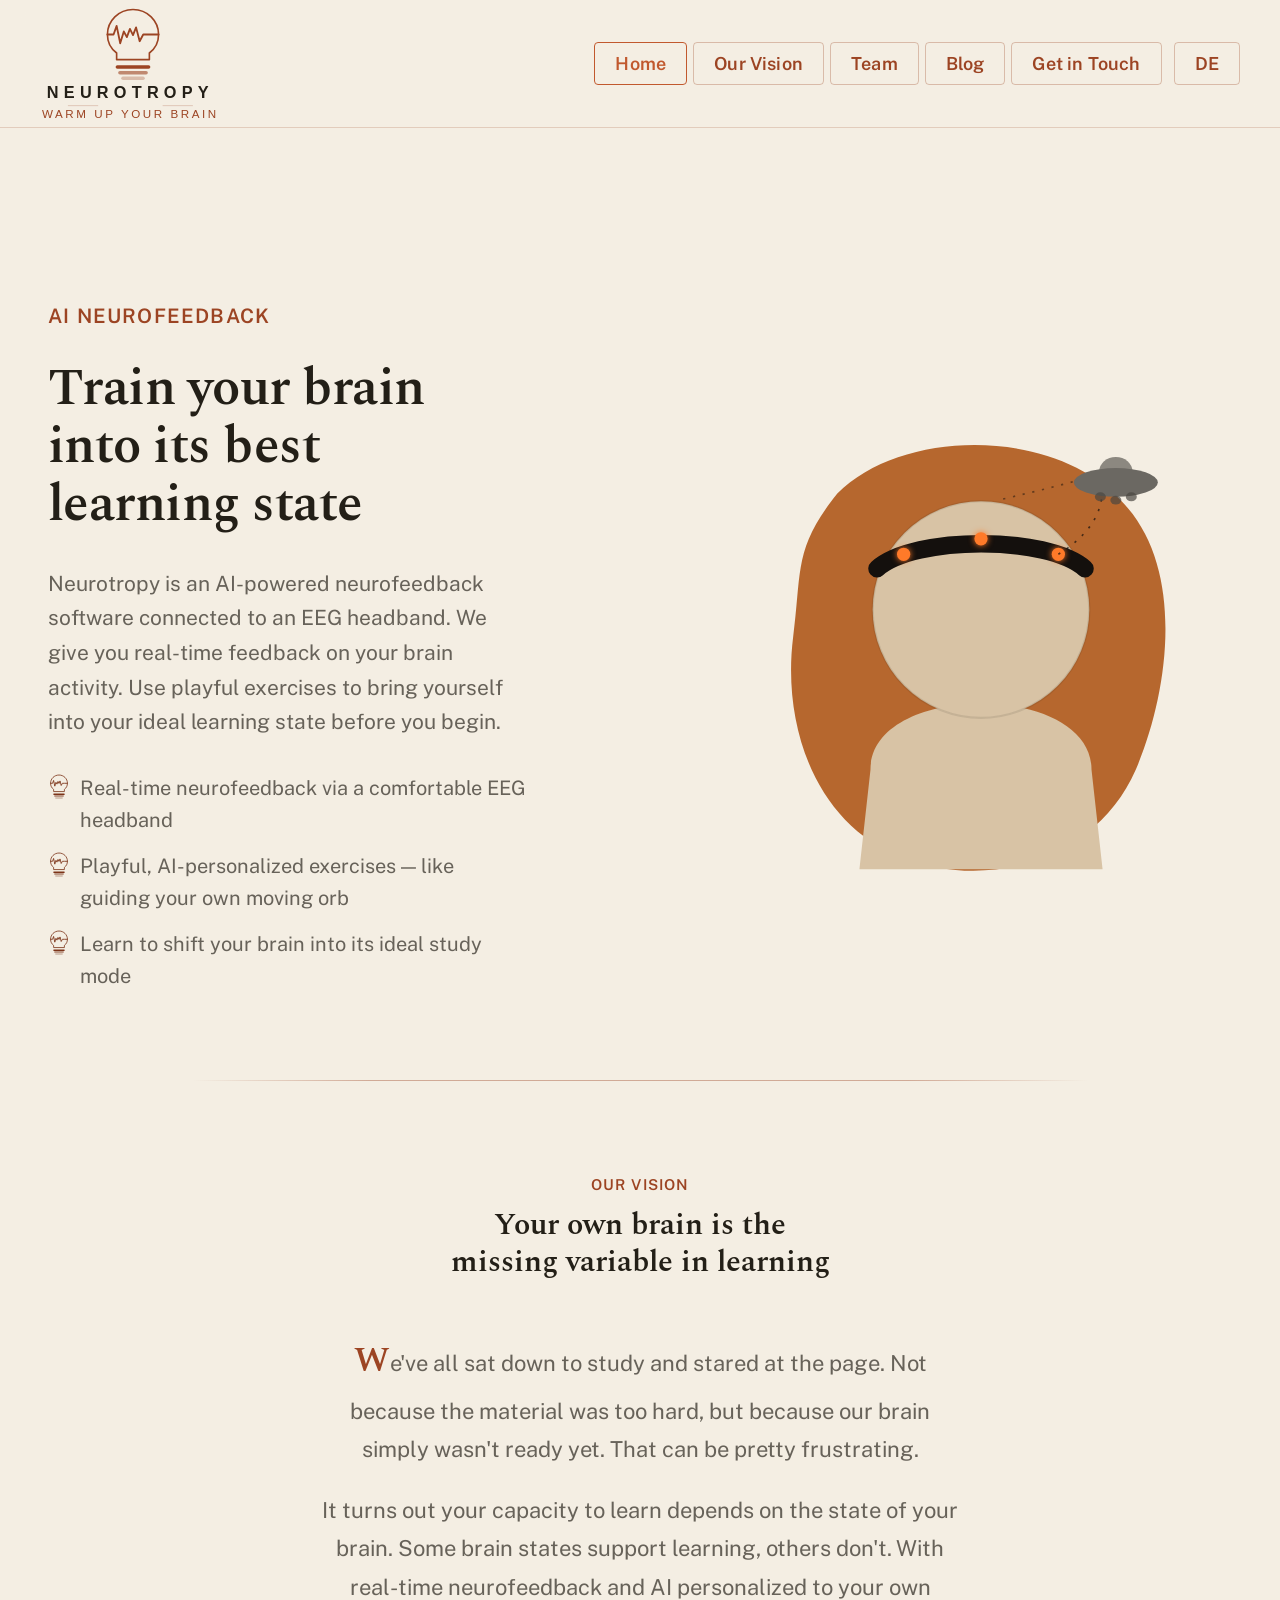
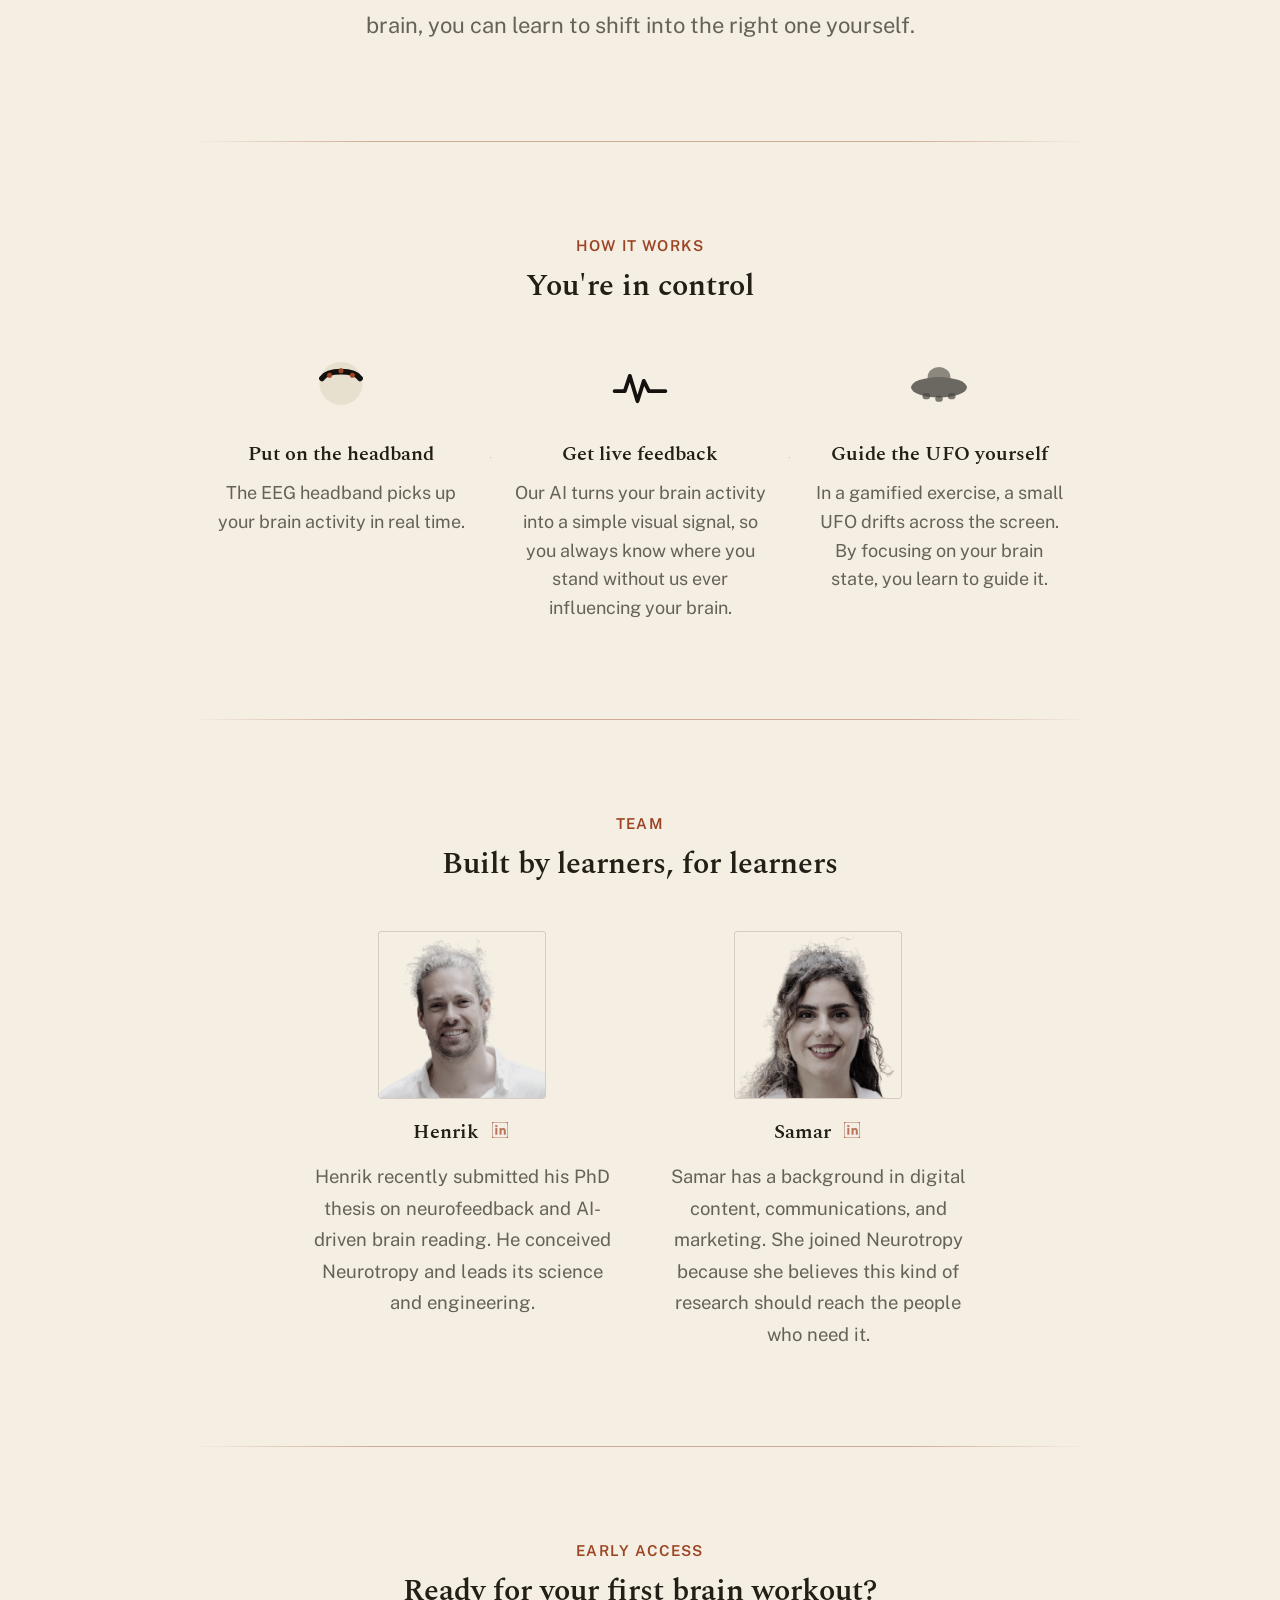
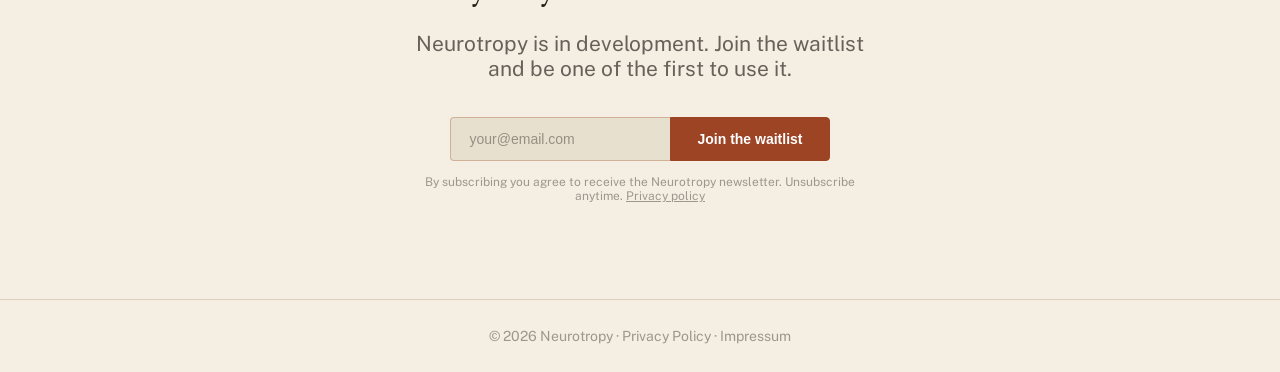
==== commit c40e90ff: "Text: Sitzung-für-Sitzung entfernt, UFO-Satz ergänzt" ====
--- a/index.html
+++ b/index.html
@@ -93,7 +93,7 @@
       <h2 class="section-headline" data-en="Your own brain is the missing variable in learning" data-de="Das eigene Gehirn ist die fehlende Variable beim Lernen">Your own brain is the missing variable in learning</h2>
       <div class="vision-body">
         <p data-en="We've all sat down to study and stared at the page. Not because the material was too hard, but because our brain simply wasn't ready yet. That can be pretty frustrating." data-de="Wir alle haben uns schon zum Lernen hingesetzt und auf die Seite gestarrt. Nicht weil der Stoff zu schwer war, sondern weil unser Gehirn einfach noch nicht bereit war. Das kann ziemlich frustrierend sein.">We've all sat down to study and stared at the page. Not because the material was too hard, but because our brain simply wasn't ready yet. That can be pretty frustrating.</p>
-        <p data-en="It turns out your capacity to learn depends on the state of your brain. Some brain states support learning, others don't. With real-time neurofeedback and AI personalized to your own brain, you can learn to shift into the right one yourself — session after session." data-de="Es stellt sich heraus: Die Fähigkeit zu lernen hängt vom Zustand deines Gehirns ab. Manche Gehirnzustände fördern das Lernen, andere nicht. Mit Echtzeit-Neurofeedback und KI, die sich an dein eigenes Gehirn anpasst, kannst du lernen, selbst in den richtigen Zustand zu wechseln. Sitzung für Sitzung.">It turns out your capacity to learn depends on the state of your brain. Some brain states support learning, others don't. With real-time neurofeedback and AI personalized to your own brain, you can learn to shift into the right one yourself — session after session.</p>
+        <p data-en="It turns out your capacity to learn depends on the state of your brain. Some brain states support learning, others don't. With real-time neurofeedback and AI personalized to your own brain, you can learn to shift into the right one yourself." data-de="Es stellt sich heraus: Die Fähigkeit zu lernen hängt vom Zustand deines Gehirns ab. Manche Gehirnzustände fördern das Lernen, andere nicht. Mit Echtzeit-Neurofeedback und KI, die sich an dein eigenes Gehirn anpasst, kannst du lernen, selbst in den richtigen Zustand zu wechseln.">It turns out your capacity to learn depends on the state of your brain. Some brain states support learning, others don't. With real-time neurofeedback and AI personalized to your own brain, you can learn to shift into the right one yourself.</p>
       </div>
     </section>
 
@@ -137,7 +137,7 @@
             </svg>
           </div>
           <h3 data-en="Guide the UFO yourself" data-de="Steuere das UFO selbst">Guide the UFO yourself</h3>
-          <p data-en="In a gamified exercise, a small UFO drifts across the screen. By focusing on your brain state, you learn to guide it." data-de="In einer leichten spielerischen Übung schwebt ein kleines UFO über den Bildschirm. Indem du dich auf deinen Gehirnzustand konzentrierst, lernst du, es zu lenken.">In a gamified exercise, a small UFO drifts across the screen. By focusing on your brain state, you learn to guide it.</p>
+          <p data-en="In a gamified exercise, a small UFO drifts across the screen. By focusing on your brain state, you learn to guide it." data-de="In einer leichten spielerischen Übung schwebt ein kleines UFO über den Bildschirm. Indem du dich auf deinen Gehirnzustand konzentrierst, lernst du, es zu lenken. Je höher das UFO fliegt, desto näher bist du an deinem idealen Lernzustand.">In a gamified exercise, a small UFO drifts across the screen. By focusing on your brain state, you learn to guide it.</p>
         </div>
       </div>
     </section>
@@ -259,14 +259,12 @@
     // In-page router: swaps <main> content between Home and Blog via fetch,
     // instead of doing a real page navigation, so switching tabs never shows
     // a page reload -- it just feels like a tab changing. Content is
-    // prefetched in the background so the swap is instant, and a short
-    // opacity crossfade smooths out the transition either way.
+    // prefetched in the background so the swap is instant and immediate,
+    // with no fade or other visible in-between state.
     var ntHomeMain = null;
     var ntHomeTitle = document.title;
     var ntBlogCache = null; // { main, title, styleHTML }
     var ntCurrentPage = 'home';
-    var ntMainEl = document.querySelector('main');
-    ntMainEl.style.transition = 'opacity 0.16s ease';
 
     function ntCaptureHome() {
       if (ntHomeMain === null) ntHomeMain = document.querySelector('main').innerHTML;
@@ -288,20 +286,15 @@
         var el = document.getElementById(id);
         if (el) { el.scrollIntoView(); }
       }
-      [0, 60, 200, 450].forEach(function(delay) { setTimeout(attempt, delay); });
+      // Run once immediately (synchronously, before the browser can paint the
+      // just-swapped content at the old scroll position) so there is no visible
+      // flash of the wrong section; the delayed retries just correct the
+      // position once fonts/images have finished affecting layout.
+      attempt();
+      [60, 200, 450].forEach(function(delay) { setTimeout(attempt, delay); });
       if (document.fonts && document.fonts.ready) {
         document.fonts.ready.then(function() { setTimeout(attempt, 30); });
       }
-    }
-
-    function ntFadeOut(cb) {
-      ntMainEl.style.opacity = '0';
-      setTimeout(cb, 160);
-    }
-
-    function ntFadeIn() {
-      void ntMainEl.offsetWidth; // force reflow so the fade-in actually animates
-      ntMainEl.style.opacity = '1';
     }
 
     function ntShowHome(scrollTarget) {
@@ -310,15 +303,12 @@
         return;
       }
       ntCaptureHome();
-      ntFadeOut(function() {
-        document.querySelector('main').innerHTML = ntHomeMain;
-        document.title = ntHomeTitle;
-        ntCurrentPage = 'home';
-        applyLang(currentLang);
-        if (history.pushState) { history.pushState({ ntPage: 'home' }, '', 'index.html'); }
-        if (scrollTarget) { ntScrollToId(scrollTarget); } else { window.scrollTo(0, 0); }
-        ntFadeIn();
-      });
+      document.querySelector('main').innerHTML = ntHomeMain;
+      document.title = ntHomeTitle;
+      ntCurrentPage = 'home';
+      applyLang(currentLang);
+      if (history.pushState) { history.pushState({ ntPage: 'home' }, '', 'index.html'); }
+      if (scrollTarget) { ntScrollToId(scrollTarget); } else { window.scrollTo(0, 0); }
     }
 
     function ntRenderBlog(data) {
@@ -354,12 +344,9 @@
 
     function ntShowBlog() {
       ntCaptureHome();
-      ntFadeOut(function() {
-        ntFetchBlog().then(function(data) {
-          ntRenderBlog(data);
-          ntFadeIn();
-        }).catch(function() { window.location.href = 'blog.html'; });
-      });
+      ntFetchBlog().then(function(data) {
+        ntRenderBlog(data);
+      }).catch(function() { window.location.href = 'blog.html'; });
     }
 
     function ntGo(event, page, scrollTarget) {
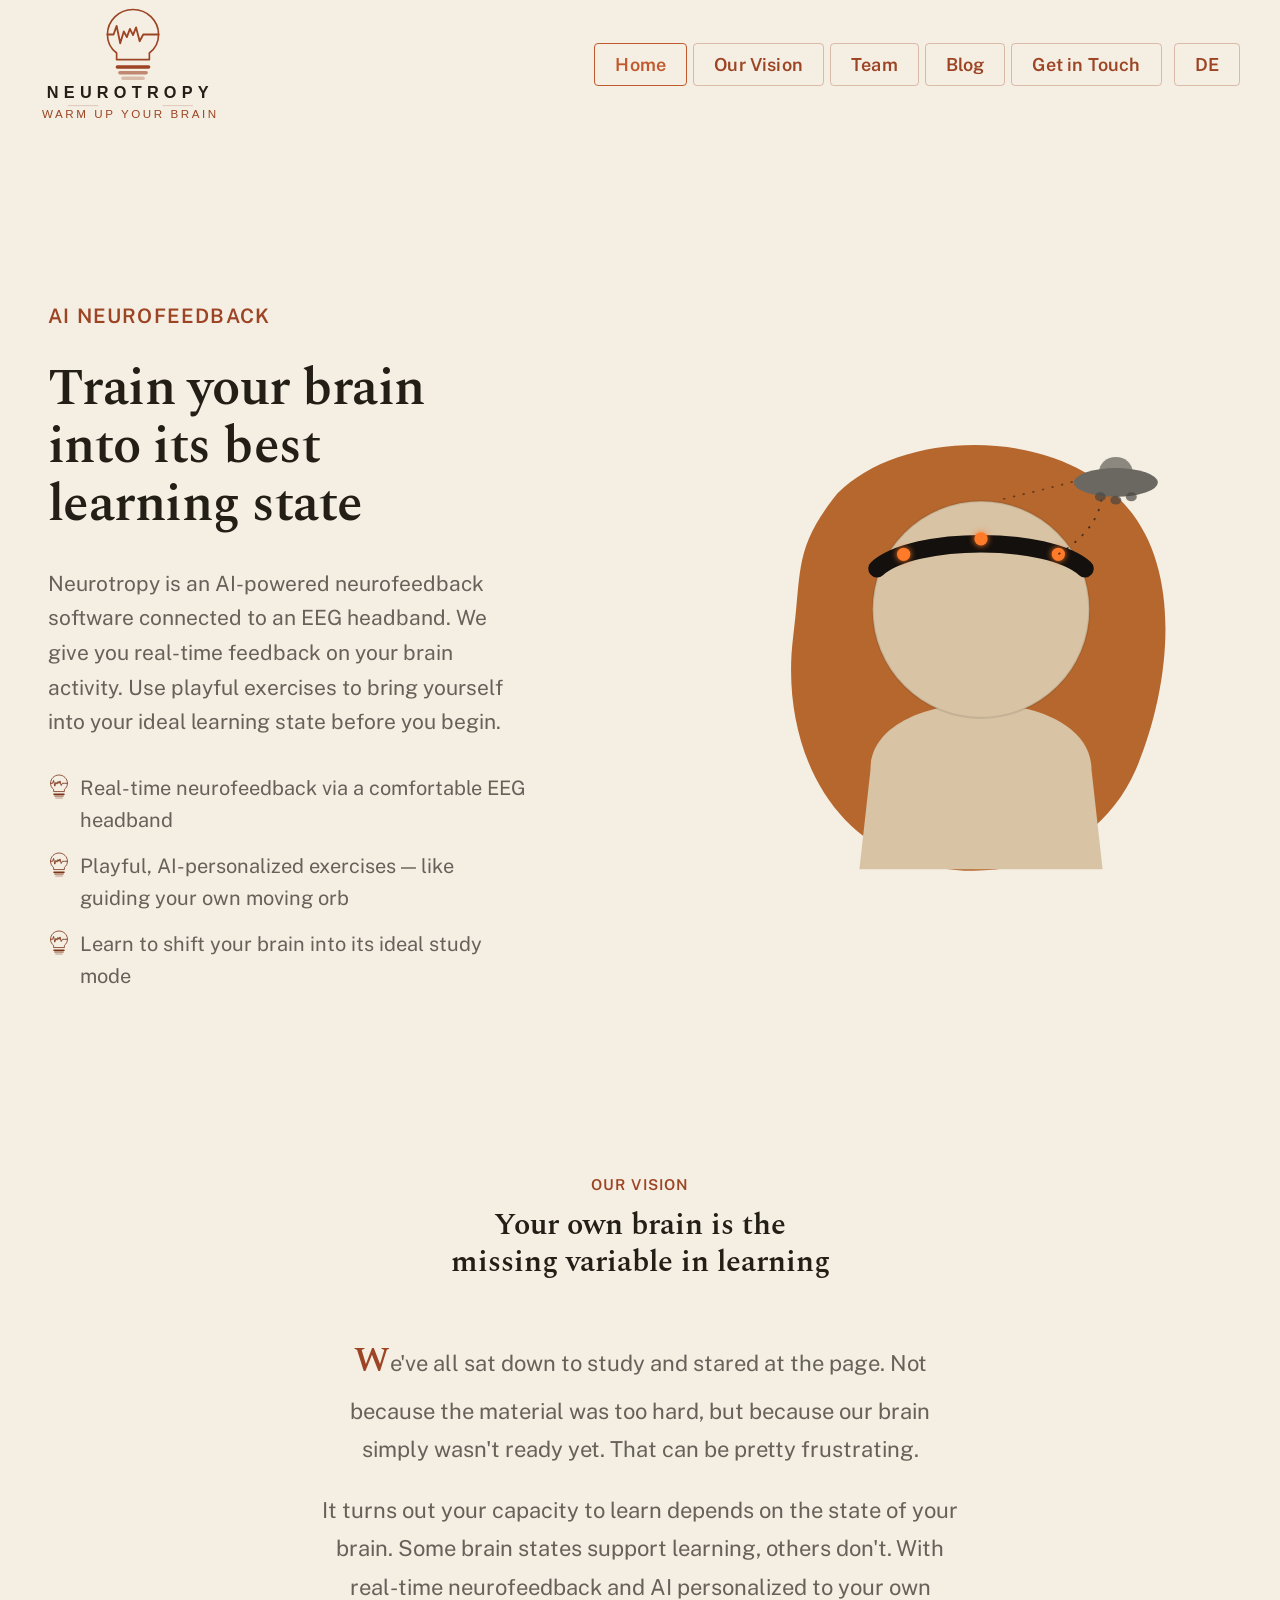
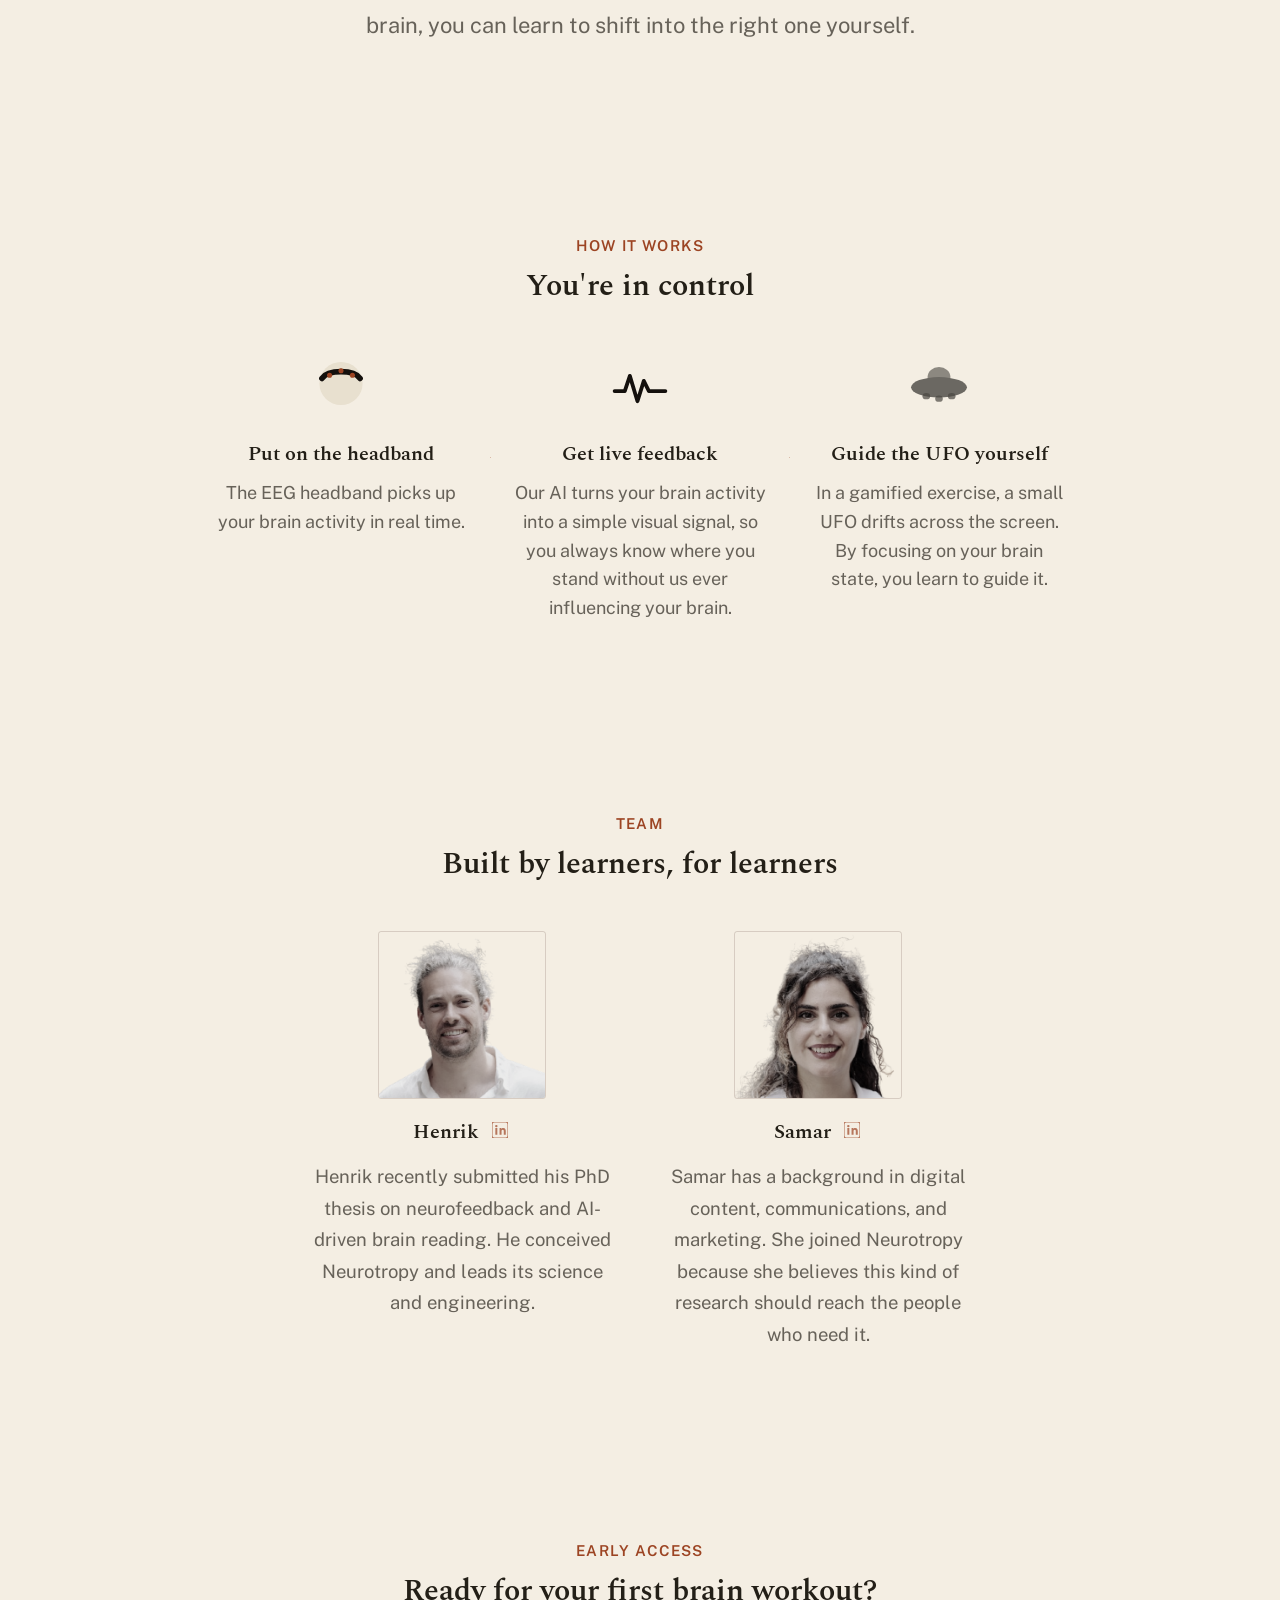
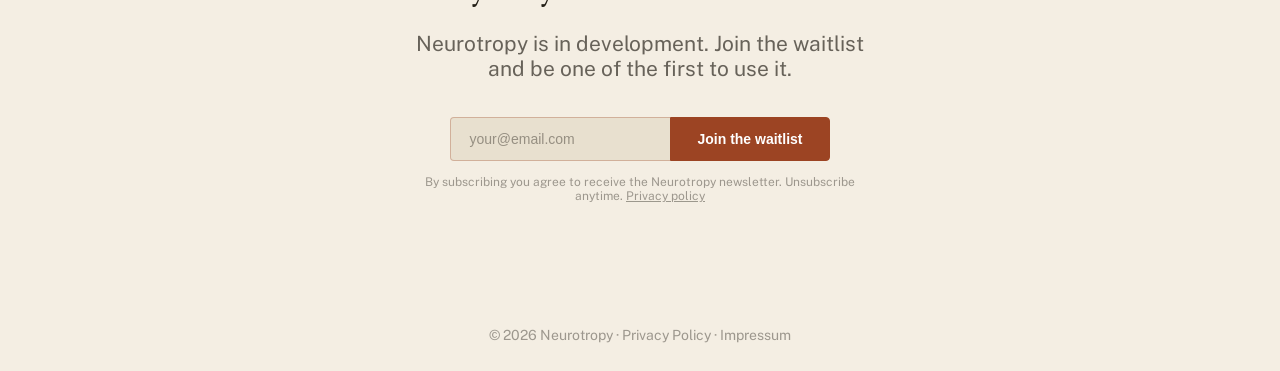
==== commit b4d4287a: "Remove remaining divider lines (blog, footer, legal pages)" ====
--- a/index.html
+++ b/index.html
@@ -1,374 +1,374 @@
-<!DOCTYPE html>
-<html lang="en">
-<head>
-  <meta charset="UTF-8" />
-  <meta name="viewport" content="width=device-width, initial-scale=1.0" />
-  <title>Neurotropy – Warm up your Brain</title>
-  <meta name="description" content="Neurotropy ist eine KI-gestützte Neurofeedback-Software für Biotech-Enthusiasten: Sie misst deine Gehirnaktivität über ein EEG-Headband und hilft dir mit spielerischem Feedback, dich selbst in den optimalen Lernzustand zu bringen." />
-  <link rel="preconnect" href="https://fonts.googleapis.com" />
-  <link rel="preconnect" href="https://fonts.gstatic.com" crossorigin />
-  <link href="https://fonts.googleapis.com/css2?family=Spectral:ital,wght@0,500;0,600;1,500&family=Public+Sans:wght@400;500;600&display=swap" rel="stylesheet" />
-  <link rel="stylesheet" href="style.css?v=39" />
-
-  <!-- MailerLite Universal -->
-  <script>
-      (function(w,d,e,u,f,l,n){w[f]=w[f]||function(){(w[f].q=w[f].q||[])
-      .push(arguments);},l=d.createElement(e),l.async=1,l.src=u,
-      n=d.getElementsByTagName(e)[0],n.parentNode.insertBefore(l,n);})
-      (window,document,'script','https://assets.mailerlite.com/js/universal.js','ml');
-      ml('account', '2529173');
-  </script>
-  <!-- End MailerLite Universal -->
-</head>
-<body>
-
-  <!-- ── NAV ── -->
-  <nav class="nav">
-    <a href="index.html" onclick="return ntGo(event,'home',null)"><img src="logo.svg" alt="Neurotropy" class="nav-logo" /></a>
-    <div class="nav-tabs">
-      <a href="index.html" onclick="return ntGo(event,'home',null)" class="nav-tab active" data-nt="home" data-en="Home" data-de="Start">Home</a>
-      <a href="#vision" onclick="return ntGo(event,'home','vision')" class="nav-tab" data-nt="home" data-en="Our Vision" data-de="Unsere Vision">Our Vision</a>
-      <a href="#team" onclick="return ntGo(event,'home','team')" class="nav-tab" data-nt="home" data-en="Team" data-de="Team">Team</a>
-      <a href="blog.html" onclick="return ntGo(event,'blog',null)" class="nav-tab" data-nt="blog" data-en="Blog" data-de="Blog">Blog</a>
-      <a href="#cta" onclick="return ntGo(event,'home','cta')" class="nav-tab" data-nt="home" data-en="Get in Touch" data-de="Kontakt">Get in Touch</a>
-      <button class="nav-lang" id="lang-toggle" onclick="toggleLang()">DE</button>
-    </div>
-  </nav>
-
-  <main>
-
-    <!-- ── HERO ── -->
-    <section class="hero">
-      <div class="hero-text">
-        <p class="label" data-en="AI Neurofeedback" data-de="KI-Neurofeedback">AI Neurofeedback</p>
-        <h1 class="headline" data-en="Train your brain into its best learning state" data-de="Bring dein Gehirn in seinen besten Lernzustand">Train your brain into its best learning state</h1>
-        <p class="hero-sub" data-en="Neurotropy is an AI-powered neurofeedback software connected to an EEG headband. We give you real-time feedback on your brain activity. Use playful exercises to bring yourself into your ideal learning state before you begin." data-de="Neurotropy ist eine KI-gestützte Neurofeedback-Software, die mit einem EEG-Headband verknüpft ist. Wir geben dir Echtzeitfeedback zu deiner Gehirnaktivität. Bringe dich selbst mit spielerischen Übungen in einen idealen Lernzustand, bevor du beginnst.">Neurotropy is an AI-powered neurofeedback software connected to an EEG headband. We give you real-time feedback on your brain activity. Use playful exercises to bring yourself into your ideal learning state before you begin.</p>
-        <ul class="value-props">
-          <li>
-            <svg class="value-icon" viewBox="50 0 60 80" aria-hidden="true"><path d="M80 6C66 6 55 17 55 30.5c0 7.5 3.5 14 9 18v6.5h32v-6.5c5.5-4 9-10.5 9-18C105 17 94 6 80 6z" fill="var(--bg)" stroke="var(--accent-d)" stroke-width="2.4" stroke-linejoin="round"/><rect x="63" y="60.5" width="34" height="4.5" rx="2" fill="var(--accent-d)"/><rect x="65.5" y="66" width="29" height="4.5" rx="2" fill="var(--accent-d)" opacity="0.6"/><rect x="68.5" y="71.5" width="23" height="4.5" rx="2" fill="var(--accent-d)" opacity="0.3"/><polyline points="55,30.5 61,30.5 64,22 67.5,39 71,27.5 74,33 77,25 80,31 83,23.5 86.5,37 90,30.5 96,30.5 105,30.5" stroke="var(--accent-d)" stroke-width="2.6" fill="none" stroke-linecap="round" stroke-linejoin="round"/></svg>
-            <span data-en="Real-time neurofeedback via a comfortable EEG headband" data-de="Echtzeit-Neurofeedback über ein komfortables EEG-Headband">Real-time neurofeedback via a comfortable EEG headband</span>
-          </li>
-          <li>
-            <svg class="value-icon" viewBox="50 0 60 80" aria-hidden="true"><path d="M80 6C66 6 55 17 55 30.5c0 7.5 3.5 14 9 18v6.5h32v-6.5c5.5-4 9-10.5 9-18C105 17 94 6 80 6z" fill="var(--bg)" stroke="var(--accent-d)" stroke-width="2.4" stroke-linejoin="round"/><rect x="63" y="60.5" width="34" height="4.5" rx="2" fill="var(--accent-d)"/><rect x="65.5" y="66" width="29" height="4.5" rx="2" fill="var(--accent-d)" opacity="0.6"/><rect x="68.5" y="71.5" width="23" height="4.5" rx="2" fill="var(--accent-d)" opacity="0.3"/><polyline points="55,30.5 61,30.5 64,22 67.5,39 71,27.5 74,33 77,25 80,31 83,23.5 86.5,37 90,30.5 96,30.5 105,30.5" stroke="var(--accent-d)" stroke-width="2.6" fill="none" stroke-linecap="round" stroke-linejoin="round"/></svg>
-            <span data-en="Playful, AI-personalized exercises — like guiding your own moving orb" data-de="Spielerische, KI-personalisierte Übungen, z. B. dein eigenes bewegliches UFO steuern">Playful, AI-personalized exercises — like guiding your own moving orb</span>
-          </li>
-          <li>
-            <svg class="value-icon" viewBox="50 0 60 80" aria-hidden="true"><path d="M80 6C66 6 55 17 55 30.5c0 7.5 3.5 14 9 18v6.5h32v-6.5c5.5-4 9-10.5 9-18C105 17 94 6 80 6z" fill="var(--bg)" stroke="var(--accent-d)" stroke-width="2.4" stroke-linejoin="round"/><rect x="63" y="60.5" width="34" height="4.5" rx="2" fill="var(--accent-d)"/><rect x="65.5" y="66" width="29" height="4.5" rx="2" fill="var(--accent-d)" opacity="0.6"/><rect x="68.5" y="71.5" width="23" height="4.5" rx="2" fill="var(--accent-d)" opacity="0.3"/><polyline points="55,30.5 61,30.5 64,22 67.5,39 71,27.5 74,33 77,25 80,31 83,23.5 86.5,37 90,30.5 96,30.5 105,30.5" stroke="var(--accent-d)" stroke-width="2.6" fill="none" stroke-linecap="round" stroke-linejoin="round"/></svg>
-            <span data-en="Learn to shift your brain into its ideal study mode" data-de="Lerne, dein Gehirn in den idealen Lernmodus zu bringen.">Learn to shift your brain into its ideal study mode</span>
-          </li>
-        </ul>
-      </div>
-      <div class="hero-image" aria-hidden="true">
-        <svg viewBox="0 0 380 460" xmlns="http://www.w3.org/2000/svg">
-          <!-- soft background blob -->
-          <path d="M60,90 C120,30 260,30 320,100 C375,160 360,270 330,340 C295,420 200,450 120,420 C40,390 10,300 20,220 C28,160 20,140 60,90 Z" fill="var(--frame-outer)" opacity="0.94"/>
-          <!-- shoulders / torso -->
-          <path d="M90,340 C90,300 140,280 190,280 C240,280 290,300 290,340 L300,430 L80,430 Z" fill="var(--frame-neck)"/>
-          <!-- head -->
-          <circle cx="190" cy="195" r="98" fill="var(--frame-face)" stroke="var(--text)" stroke-opacity="0.10" stroke-width="2"/>
-          <!-- headband (EEG signal accent) -->
-          <path d="M96,158 C130,128 250,128 284,158" fill="none" stroke="var(--vivid)" stroke-width="16" stroke-linecap="round"/>
-          <circle class="headband-dot" style="animation-delay:0s" cx="120" cy="145" r="6" fill="var(--vivid-dark)"/>
-          <circle class="headband-dot" style="animation-delay:0.4s" cx="190" cy="131" r="6" fill="var(--vivid-dark)"/>
-          <circle class="headband-dot" style="animation-delay:0.8s" cx="260" cy="145" r="6" fill="var(--vivid-dark)"/>
-          <!-- feedback signal line to UFO -->
-          <path d="M260,145 C300,120 300,95 300,80" fill="none" stroke="var(--vivid)" stroke-width="1.5" stroke-dasharray="2 7" opacity="0.7"/>
-          <!-- UFO motion trail -->
-          <path d="M210,95 C240,88 265,82 292,74" fill="none" stroke="var(--vivid)" stroke-width="1.5" stroke-dasharray="2 7" opacity="0.5"/>
-          <!-- UFO (reward / target-reached accent) -->
-          <g class="ufo-group">
-            <ellipse cx="312" cy="70" rx="15" ry="13" fill="var(--calm-bright)"/>
-            <ellipse cx="312" cy="80" rx="38" ry="13" fill="var(--calm)"/>
-            <ellipse cx="298" cy="93" rx="5" ry="4" fill="var(--calm-dark)" opacity="0.7"/>
-            <ellipse cx="312" cy="96" rx="5" ry="4" fill="var(--calm-dark)" opacity="0.7"/>
-            <ellipse cx="326" cy="93" rx="5" ry="4" fill="var(--calm-dark)" opacity="0.7"/>
-          </g>
-        </svg>
-      </div>
-    </section>
-
-    <!-- ── OUR VISION ── -->
-    <section class="section vision-section" id="vision">
-      <p class="section-label" data-en="Our Vision" data-de="Unsere Vision">Our Vision</p>
-      <h2 class="section-headline" data-en="Your own brain is the missing variable in learning" data-de="Das eigene Gehirn ist die fehlende Variable beim Lernen">Your own brain is the missing variable in learning</h2>
-      <div class="vision-body">
-        <p data-en="We've all sat down to study and stared at the page. Not because the material was too hard, but because our brain simply wasn't ready yet. That can be pretty frustrating." data-de="Wir alle haben uns schon zum Lernen hingesetzt und auf die Seite gestarrt. Nicht weil der Stoff zu schwer war, sondern weil unser Gehirn einfach noch nicht bereit war. Das kann ziemlich frustrierend sein.">We've all sat down to study and stared at the page. Not because the material was too hard, but because our brain simply wasn't ready yet. That can be pretty frustrating.</p>
-        <p data-en="It turns out your capacity to learn depends on the state of your brain. Some brain states support learning, others don't. With real-time neurofeedback and AI personalized to your own brain, you can learn to shift into the right one yourself." data-de="Es stellt sich heraus: Die Fähigkeit zu lernen hängt vom Zustand deines Gehirns ab. Manche Gehirnzustände fördern das Lernen, andere nicht. Mit Echtzeit-Neurofeedback und KI, die sich an dein eigenes Gehirn anpasst, kannst du lernen, selbst in den richtigen Zustand zu wechseln.">It turns out your capacity to learn depends on the state of your brain. Some brain states support learning, others don't. With real-time neurofeedback and AI personalized to your own brain, you can learn to shift into the right one yourself.</p>
-      </div>
-    </section>
-
-    <!-- ── HOW IT WORKS ── -->
-    <section class="section how-section">
-      <p class="section-label" data-en="How it works" data-de="So funktioniert's">How it works</p>
-      <h2 class="section-headline" data-en="You're in control" data-de="DU hast die Kontrolle">You're in control</h2>
-      <div class="steps">
-        <div class="step">
-          <div class="step-icon">
-            <svg width="66" height="66" viewBox="0 0 52 52" fill="none">
-              <circle cx="26" cy="24" r="17" fill="var(--bg-raised)"/>
-              <path d="M11,20 C16,13 36,13 41,20" fill="none" stroke="var(--vivid)" stroke-width="4.5" stroke-linecap="round"/>
-              <circle cx="17" cy="17.5" r="2" fill="var(--vivid-dark)"/>
-              <circle cx="26" cy="14" r="2" fill="var(--vivid-dark)"/>
-              <circle cx="35" cy="17.5" r="2" fill="var(--vivid-dark)"/>
-            </svg>
-          </div>
-          <h3 data-en="Put on the headband" data-de="Headband aufsetzen">Put on the headband</h3>
-          <p data-en="The EEG headband picks up your brain activity in real time." data-de="Das EEG-Headband erfasst in Echtzeit deine Gehirnaktivität.">The EEG headband picks up your brain activity in real time.</p>
-        </div>
-        <div class="step-connector"></div>
-        <div class="step">
-          <div class="step-icon">
-            <svg width="66" height="66" viewBox="0 0 52 52" fill="none">
-              <polyline points="6,30 14,30 18,18 24,38 29,22 33,30 40,30 46,30" fill="none" stroke="var(--vivid)" stroke-width="3" stroke-linecap="round" stroke-linejoin="round"/>
-            </svg>
-          </div>
-          <h3 data-en="Get live feedback" data-de="Live-Feedback erhalten">Get live feedback</h3>
-          <p data-en="Our AI turns your brain activity into a simple visual signal, so you always know where you stand without us ever influencing your brain." data-de="Unsere KI übersetzt deine Gehirnaktivität in ein einfaches visuelles Signal, damit du jederzeit weißt, wo du stehst. Dabei wirken wir nie direkt auf dein Gehirn ein.">Our AI turns your brain activity into a simple visual signal, so you always know where you stand without us ever influencing your brain.</p>
-        </div>
-        <div class="step-connector"></div>
-        <div class="step">
-          <div class="step-icon">
-            <svg width="66" height="66" viewBox="0 0 52 52" fill="none">
-              <ellipse cx="26" cy="19" rx="9" ry="8" fill="var(--calm-bright)"/>
-              <ellipse cx="26" cy="27" rx="22" ry="8" fill="var(--calm)"/>
-              <ellipse cx="16" cy="34" rx="3" ry="2.5" fill="var(--calm-dark)" opacity="0.7"/>
-              <ellipse cx="26" cy="36" rx="3" ry="2.5" fill="var(--calm-dark)" opacity="0.7"/>
-              <ellipse cx="36" cy="34" rx="3" ry="2.5" fill="var(--calm-dark)" opacity="0.7"/>
-            </svg>
-          </div>
-          <h3 data-en="Guide the UFO yourself" data-de="Steuere das UFO selbst">Guide the UFO yourself</h3>
-          <p data-en="In a gamified exercise, a small UFO drifts across the screen. By focusing on your brain state, you learn to guide it." data-de="In einer leichten spielerischen Übung schwebt ein kleines UFO über den Bildschirm. Indem du dich auf deinen Gehirnzustand konzentrierst, lernst du, es zu lenken. Je höher das UFO fliegt, desto näher bist du an deinem idealen Lernzustand.">In a gamified exercise, a small UFO drifts across the screen. By focusing on your brain state, you learn to guide it.</p>
-        </div>
-      </div>
-    </section>
-
-    <!-- ── TEAM ── -->
-    <section class="section team-section" id="team">
-      <p class="section-label" data-en="Team" data-de="Team">Team</p>
-      <h2 class="section-headline" data-en="Built by learners, for learners" data-de="Von Lernenden, für Lernende">Built by learners, for learners</h2>
-      <div class="team-cards">
-        <div class="team-card">
-          <img src="henrik.png" alt="Henrik" class="team-avatar" />
-          <div class="team-name-row">
-            <h3 class="team-name">Henrik</h3>
-            <a href="https://www.linkedin.com/in/henrik-r-1109/" target="_blank" rel="noopener" class="team-contact" aria-label="Henrik on LinkedIn">
-              <svg width="16" height="16" viewBox="0 0 72 72" fill="none" xmlns="http://www.w3.org/2000/svg">
-                <rect width="72" height="72" rx="10" fill="none" stroke="#a855f7" stroke-width="5"/>
-                <path d="M15 27h9v30h-9V27zm4.5-14a5.5 5.5 0 110 11 5.5 5.5 0 010-11zM33 27h8.6v4.1h.1C43 28.9 46.1 27 50.5 27 60 27 62 33.1 62 41v16h-9V42.8c0-3.3-.1-7.6-4.6-7.6-4.7 0-5.4 3.6-5.4 7.4V57h-9V27z" fill="#a855f7"/>
-              </svg>
-            </a>
-          </div>
-          <p class="team-bio" data-en="Henrik recently submitted his PhD thesis on neurofeedback and AI-driven brain reading. He conceived Neurotropy and leads its science and engineering." data-de="Henrik hat kürzlich seine Doktorarbeit über Neurofeedback und KI-gestützte Gehirnauswertung eingereicht. Er hat Neurotropy entwickelt und leitet Wissenschaft und Technik.">Henrik recently submitted his PhD thesis on neurofeedback and AI-driven brain reading. He conceived Neurotropy and leads its science and engineering.</p>
-        </div>
-        <div class="team-card">
-          <img src="samar.png" alt="Samar" class="team-avatar" />
-          <div class="team-name-row">
-            <h3 class="team-name">Samar</h3>
-            <a href="https://www.linkedin.com/in/samar-angourani-9060851a6/" target="_blank" rel="noopener" class="team-contact" aria-label="Samar on LinkedIn">
-              <svg width="16" height="16" viewBox="0 0 72 72" fill="none" xmlns="http://www.w3.org/2000/svg">
-                <rect width="72" height="72" rx="10" fill="none" stroke="#a855f7" stroke-width="5"/>
-                <path d="M15 27h9v30h-9V27zm4.5-14a5.5 5.5 0 110 11 5.5 5.5 0 010-11zM33 27h8.6v4.1h.1C43 28.9 46.1 27 50.5 27 60 27 62 33.1 62 41v16h-9V42.8c0-3.3-.1-7.6-4.6-7.6-4.7 0-5.4 3.6-5.4 7.4V57h-9V27z" fill="#a855f7"/>
-              </svg>
-            </a>
-          </div>
-          <p class="team-bio" data-en="Samar has a background in digital content, communications, and marketing. She joined Neurotropy because she believes this kind of research should reach the people who need it." data-de="Samar hat einen Hintergrund in digitalem Content, Kommunikation und Marketing. Sie hat sich Neurotropy angeschlossen, weil sie glaubt, dass diese Art von Forschung die Menschen erreichen sollte, die sie brauchen.">Samar has a background in digital content, communications, and marketing. She joined Neurotropy because she believes this kind of research should reach the people who need it.</p>
-        </div>
-      </div>
-    </section>
-
-    <!-- ── FINAL CTA ── -->
-    <section class="section cta-section" id="cta">
-      <p class="section-label" data-en="Early access" data-de="Early Access">Early access</p>
-      <h2 class="section-headline" data-en="Ready for your first brain workout?" data-de="Bereit für dein erstes Brain-Workout?">Ready for your first brain workout?</h2>
-      <p class="cta-sub" data-en="Neurotropy is in development. Join the waitlist and be one of the first to use it." data-de="Neurotropy ist in Entwicklung. Trag dich auf die Warteliste ein und sei einer der Ersten, die es nutzen.">Neurotropy is in development. Join the waitlist and be one of the first to use it.</p>
-      <form class="waitlist-form waitlist-form-lg"
-            action="https://assets.mailerlite.com/jsonp/2529173/forms/194791117559957238/subscribe"
-            method="post"
-            target="ml-hidden-frame"
-            onsubmit="handleSubmit2(event)">
-        <input type="email" name="fields[email]" id="email-input" placeholder="your@email.com" data-placeholder-en="your@email.com" data-placeholder-de="deine@email.com" required />
-        <input type="hidden" name="ml-submit" value="1">
-        <input type="hidden" name="anticsrf" value="true">
-        <button type="submit" data-en="Join the waitlist" data-de="Auf die Warteliste">Join the waitlist</button>
-      </form>
-      <p class="form-disclaimer" data-en="By subscribing you agree to receive the Neurotropy newsletter. Unsubscribe anytime." data-de="Mit der Anmeldung stimmst du dem Erhalt des Neurotropy-Newsletters zu. Jederzeit abbestellbar.">By subscribing you agree to receive the Neurotropy newsletter. Unsubscribe anytime. <a href="/privacy" data-en="Privacy policy" data-de="Datenschutz">Privacy policy</a></p>
-      <p class="confirm" id="confirm2" style="display:none" data-en="✓ You're on the list. We'll be in touch!" data-de="✓ Du bist dabei. Wir melden uns!">&#10003; You're on the list. We'll be in touch!</p>
-      <iframe name="ml-hidden-frame" style="display:none" aria-hidden="true"></iframe>
-    </section>
-
-  </main>
-
-  <footer>© 2026 Neurotropy · <a href="/privacy" style="color: inherit; text-decoration: none;" data-en="Privacy Policy" data-de="Datenschutz">Privacy Policy</a> · <a href="/impressum" style="color: inherit; text-decoration: none;">Impressum</a></footer>
-
-  <script>
-    function handleSubmit(e) {
-      e.preventDefault();
-      e.target.style.display = 'none';
-      document.getElementById('confirm').style.display = 'block';
-    }
-    function handleSubmit2(e) {
-      e.target.style.display = 'none';
-      document.getElementById('confirm2').style.display = 'block';
-    }
-
-    // Language toggle
-    var currentLang = localStorage.getItem('lang') || 'en';
-    function applyLang(lang) {
-      currentLang = lang;
-      localStorage.setItem('lang', lang);
-      document.getElementById('lang-toggle').textContent = lang === 'en' ? 'DE' : 'EN';
-      document.documentElement.lang = lang;
-
-      document.querySelectorAll('[data-en]').forEach(function(el) {
-        // Skip elements that contain child elements (like the disclaimer with a link)
-        if (el.children.length > 0) return;
-        el.textContent = lang === 'en' ? el.dataset.en : el.dataset.de;
-      });
-
-      // Handle disclaimer separately (has child link)
-      var disc = document.querySelector('.form-disclaimer');
-      if (disc) {
-        var link = disc.querySelector('a');
-        disc.childNodes.forEach(function(n) { if (n.nodeType === 3) n.remove(); });
-        var txt = lang === 'en'
-          ? 'By subscribing you agree to receive the Neurotropy newsletter. Unsubscribe anytime. '
-          : 'Mit der Anmeldung stimmst du dem Erhalt des Neurotropy-Newsletters zu. Jederzeit abbestellbar. ';
-        disc.insertBefore(document.createTextNode(txt), link);
-        if (link) link.textContent = lang === 'en' ? 'Privacy policy' : 'Datenschutz';
-      }
-
-      // Placeholder
-      var emailInput = document.getElementById('email-input');
-      if (emailInput) {
-        emailInput.placeholder = lang === 'en' ? emailInput.dataset.placeholderEn : emailInput.dataset.placeholderDe;
-      }
-    }
-    function toggleLang() {
-      applyLang(currentLang === 'en' ? 'de' : 'en');
-    }
-    applyLang(currentLang);
-
-    // Nav tab active state follows whichever tab was clicked
-    document.querySelectorAll('.nav-tab').forEach(function(tab) {
-      tab.addEventListener('click', function() {
-        document.querySelectorAll('.nav-tab').forEach(function(t) { t.classList.remove('active'); });
-        tab.classList.add('active');
-      });
-    });
-
-    // In-page router: swaps <main> content between Home and Blog via fetch,
-    // instead of doing a real page navigation, so switching tabs never shows
-    // a page reload -- it just feels like a tab changing. Content is
-    // prefetched in the background so the swap is instant and immediate,
-    // with no fade or other visible in-between state.
-    var ntHomeMain = null;
-    var ntHomeTitle = document.title;
-    var ntBlogCache = null; // { main, title, styleHTML }
-    var ntCurrentPage = 'home';
-
-    function ntCaptureHome() {
-      if (ntHomeMain === null) ntHomeMain = document.querySelector('main').innerHTML;
-    }
-
-    function ntSetActive(page) {
-      // Used only for popstate restoration (no originating click to mark) --
-      // highlights just the first tab for that page (Home, or Blog).
-      var marked = false;
-      document.querySelectorAll('.nav-tab').forEach(function(t) {
-        var isMatch = !marked && t.dataset.nt === page;
-        t.classList.toggle('active', isMatch);
-        if (isMatch) { marked = true; }
-      });
-    }
-
-    function ntScrollToId(id) {
-      function attempt() {
-        var el = document.getElementById(id);
-        if (el) { el.scrollIntoView(); }
-      }
-      // Run once immediately (synchronously, before the browser can paint the
-      // just-swapped content at the old scroll position) so there is no visible
-      // flash of the wrong section; the delayed retries just correct the
-      // position once fonts/images have finished affecting layout.
-      attempt();
-      [60, 200, 450].forEach(function(delay) { setTimeout(attempt, delay); });
-      if (document.fonts && document.fonts.ready) {
-        document.fonts.ready.then(function() { setTimeout(attempt, 30); });
-      }
-    }
-
-    function ntShowHome(scrollTarget) {
-      if (ntCurrentPage === 'home') {
-        if (scrollTarget) { ntScrollToId(scrollTarget); } else { window.scrollTo(0, 0); }
-        return;
-      }
-      ntCaptureHome();
-      document.querySelector('main').innerHTML = ntHomeMain;
-      document.title = ntHomeTitle;
-      ntCurrentPage = 'home';
-      applyLang(currentLang);
-      if (history.pushState) { history.pushState({ ntPage: 'home' }, '', 'index.html'); }
-      if (scrollTarget) { ntScrollToId(scrollTarget); } else { window.scrollTo(0, 0); }
-    }
-
-    function ntRenderBlog(data) {
-      if (!document.getElementById('nt-blog-style') && data.styleHTML) {
-        var styleEl = document.createElement('style');
-        styleEl.id = 'nt-blog-style';
-        styleEl.textContent = data.styleHTML;
-        document.head.appendChild(styleEl);
-      }
-      document.querySelector('main').innerHTML = data.main;
-      document.title = data.title;
-      ntCurrentPage = 'blog';
-      applyLang(currentLang);
-      if (history.pushState) { history.pushState({ ntPage: 'blog' }, '', 'blog.html'); }
-      window.scrollTo(0, 0);
-    }
-
-    function ntFetchBlog() {
-      // Returns a promise resolving once ntBlogCache is populated (no-op if already cached).
-      if (ntBlogCache) { return Promise.resolve(ntBlogCache); }
-      return fetch('blog.html').then(function(r) { return r.text(); }).then(function(html) {
-        var doc = new DOMParser().parseFromString(html, 'text/html');
-        var mainEl = doc.querySelector('main');
-        var styleEl = doc.querySelector('style');
-        ntBlogCache = {
-          main: mainEl ? mainEl.innerHTML : html,
-          title: doc.title || 'Blog – Neurotropy',
-          styleHTML: styleEl ? styleEl.textContent : ''
-        };
-        return ntBlogCache;
-      });
-    }
-
-    function ntShowBlog() {
-      ntCaptureHome();
-      ntFetchBlog().then(function(data) {
-        ntRenderBlog(data);
-      }).catch(function() { window.location.href = 'blog.html'; });
-    }
-
-    function ntGo(event, page, scrollTarget) {
-      if (event) { event.preventDefault(); }
-      if (page === 'blog') { ntShowBlog(); } else { ntShowHome(scrollTarget); }
-      return false;
-    }
-
-    window.addEventListener('popstate', function(e) {
-      var page = (e.state && e.state.ntPage) || 'home';
-      if (page === 'blog') { ntShowBlog(); } else { ntShowHome(null); }
-      ntSetActive(page);
-    });
-
-    // Prefetch the Blog content in the background once the page has settled,
-    // so the very first tab switch is just as instant as later ones.
-    if (window.requestIdleCallback) {
-      requestIdleCallback(function() { ntFetchBlog().catch(function() {}); }, { timeout: 2500 });
-    } else {
-      setTimeout(function() { ntFetchBlog().catch(function() {}); }, 1000);
-    }
-  </script>
-
-</body>
-</html>
+<!DOCTYPE html>
+<html lang="en">
+<head>
+  <meta charset="UTF-8" />
+  <meta name="viewport" content="width=device-width, initial-scale=1.0" />
+  <title>Neurotropy – Warm up your Brain</title>
+  <meta name="description" content="Neurotropy ist eine KI-gestützte Neurofeedback-Software für Biotech-Enthusiasten: Sie misst deine Gehirnaktivität über ein EEG-Headband und hilft dir mit spielerischem Feedback, dich selbst in den optimalen Lernzustand zu bringen." />
+  <link rel="preconnect" href="https://fonts.googleapis.com" />
+  <link rel="preconnect" href="https://fonts.gstatic.com" crossorigin />
+  <link href="https://fonts.googleapis.com/css2?family=Spectral:ital,wght@0,500;0,600;1,500&family=Public+Sans:wght@400;500;600&display=swap" rel="stylesheet" />
+  <link rel="stylesheet" href="style.css?v=40" />
+
+  <!-- MailerLite Universal -->
+  <script>
+      (function(w,d,e,u,f,l,n){w[f]=w[f]||function(){(w[f].q=w[f].q||[])
+      .push(arguments);},l=d.createElement(e),l.async=1,l.src=u,
+      n=d.getElementsByTagName(e)[0],n.parentNode.insertBefore(l,n);})
+      (window,document,'script','https://assets.mailerlite.com/js/universal.js','ml');
+      ml('account', '2529173');
+  </script>
+  <!-- End MailerLite Universal -->
+</head>
+<body>
+
+  <!-- ── NAV ── -->
+  <nav class="nav">
+    <a href="index.html" onclick="return ntGo(event,'home',null)"><img src="logo.svg" alt="Neurotropy" class="nav-logo" /></a>
+    <div class="nav-tabs">
+      <a href="index.html" onclick="return ntGo(event,'home',null)" class="nav-tab active" data-nt="home" data-en="Home" data-de="Start">Home</a>
+      <a href="#vision" onclick="return ntGo(event,'home','vision')" class="nav-tab" data-nt="home" data-en="Our Vision" data-de="Unsere Vision">Our Vision</a>
+      <a href="#team" onclick="return ntGo(event,'home','team')" class="nav-tab" data-nt="home" data-en="Team" data-de="Team">Team</a>
+      <a href="blog.html" onclick="return ntGo(event,'blog',null)" class="nav-tab" data-nt="blog" data-en="Blog" data-de="Blog">Blog</a>
+      <a href="#cta" onclick="return ntGo(event,'home','cta')" class="nav-tab" data-nt="home" data-en="Get in Touch" data-de="Kontakt">Get in Touch</a>
+      <button class="nav-lang" id="lang-toggle" onclick="toggleLang()">DE</button>
+    </div>
+  </nav>
+
+  <main>
+
+    <!-- ── HERO ── -->
+    <section class="hero">
+      <div class="hero-text">
+        <p class="label" data-en="AI Neurofeedback" data-de="KI-Neurofeedback">AI Neurofeedback</p>
+        <h1 class="headline" data-en="Train your brain into its best learning state" data-de="Bring dein Gehirn in seinen besten Lernzustand">Train your brain into its best learning state</h1>
+        <p class="hero-sub" data-en="Neurotropy is an AI-powered neurofeedback software connected to an EEG headband. We give you real-time feedback on your brain activity. Use playful exercises to bring yourself into your ideal learning state before you begin." data-de="Neurotropy ist eine KI-gestützte Neurofeedback-Software, die mit einem EEG-Headband verknüpft ist. Wir geben dir Echtzeitfeedback zu deiner Gehirnaktivität. Bringe dich selbst mit spielerischen Übungen in einen idealen Lernzustand, bevor du beginnst.">Neurotropy is an AI-powered neurofeedback software connected to an EEG headband. We give you real-time feedback on your brain activity. Use playful exercises to bring yourself into your ideal learning state before you begin.</p>
+        <ul class="value-props">
+          <li>
+            <svg class="value-icon" viewBox="50 0 60 80" aria-hidden="true"><path d="M80 6C66 6 55 17 55 30.5c0 7.5 3.5 14 9 18v6.5h32v-6.5c5.5-4 9-10.5 9-18C105 17 94 6 80 6z" fill="var(--bg)" stroke="var(--accent-d)" stroke-width="2.4" stroke-linejoin="round"/><rect x="63" y="60.5" width="34" height="4.5" rx="2" fill="var(--accent-d)"/><rect x="65.5" y="66" width="29" height="4.5" rx="2" fill="var(--accent-d)" opacity="0.6"/><rect x="68.5" y="71.5" width="23" height="4.5" rx="2" fill="var(--accent-d)" opacity="0.3"/><polyline points="55,30.5 61,30.5 64,22 67.5,39 71,27.5 74,33 77,25 80,31 83,23.5 86.5,37 90,30.5 96,30.5 105,30.5" stroke="var(--accent-d)" stroke-width="2.6" fill="none" stroke-linecap="round" stroke-linejoin="round"/></svg>
+            <span data-en="Real-time neurofeedback via a comfortable EEG headband" data-de="Echtzeit-Neurofeedback über ein komfortables EEG-Headband">Real-time neurofeedback via a comfortable EEG headband</span>
+          </li>
+          <li>
+            <svg class="value-icon" viewBox="50 0 60 80" aria-hidden="true"><path d="M80 6C66 6 55 17 55 30.5c0 7.5 3.5 14 9 18v6.5h32v-6.5c5.5-4 9-10.5 9-18C105 17 94 6 80 6z" fill="var(--bg)" stroke="var(--accent-d)" stroke-width="2.4" stroke-linejoin="round"/><rect x="63" y="60.5" width="34" height="4.5" rx="2" fill="var(--accent-d)"/><rect x="65.5" y="66" width="29" height="4.5" rx="2" fill="var(--accent-d)" opacity="0.6"/><rect x="68.5" y="71.5" width="23" height="4.5" rx="2" fill="var(--accent-d)" opacity="0.3"/><polyline points="55,30.5 61,30.5 64,22 67.5,39 71,27.5 74,33 77,25 80,31 83,23.5 86.5,37 90,30.5 96,30.5 105,30.5" stroke="var(--accent-d)" stroke-width="2.6" fill="none" stroke-linecap="round" stroke-linejoin="round"/></svg>
+            <span data-en="Playful, AI-personalized exercises — like guiding your own moving orb" data-de="Spielerische, KI-personalisierte Übungen, z. B. dein eigenes bewegliches UFO steuern">Playful, AI-personalized exercises — like guiding your own moving orb</span>
+          </li>
+          <li>
+            <svg class="value-icon" viewBox="50 0 60 80" aria-hidden="true"><path d="M80 6C66 6 55 17 55 30.5c0 7.5 3.5 14 9 18v6.5h32v-6.5c5.5-4 9-10.5 9-18C105 17 94 6 80 6z" fill="var(--bg)" stroke="var(--accent-d)" stroke-width="2.4" stroke-linejoin="round"/><rect x="63" y="60.5" width="34" height="4.5" rx="2" fill="var(--accent-d)"/><rect x="65.5" y="66" width="29" height="4.5" rx="2" fill="var(--accent-d)" opacity="0.6"/><rect x="68.5" y="71.5" width="23" height="4.5" rx="2" fill="var(--accent-d)" opacity="0.3"/><polyline points="55,30.5 61,30.5 64,22 67.5,39 71,27.5 74,33 77,25 80,31 83,23.5 86.5,37 90,30.5 96,30.5 105,30.5" stroke="var(--accent-d)" stroke-width="2.6" fill="none" stroke-linecap="round" stroke-linejoin="round"/></svg>
+            <span data-en="Learn to shift your brain into its ideal study mode" data-de="Lerne, dein Gehirn in den idealen Lernmodus zu bringen.">Learn to shift your brain into its ideal study mode</span>
+          </li>
+        </ul>
+      </div>
+      <div class="hero-image" aria-hidden="true">
+        <svg viewBox="0 0 380 460" xmlns="http://www.w3.org/2000/svg">
+          <!-- soft background blob -->
+          <path d="M60,90 C120,30 260,30 320,100 C375,160 360,270 330,340 C295,420 200,450 120,420 C40,390 10,300 20,220 C28,160 20,140 60,90 Z" fill="var(--frame-outer)" opacity="0.94"/>
+          <!-- shoulders / torso -->
+          <path d="M90,340 C90,300 140,280 190,280 C240,280 290,300 290,340 L300,430 L80,430 Z" fill="var(--frame-neck)"/>
+          <!-- head -->
+          <circle cx="190" cy="195" r="98" fill="var(--frame-face)" stroke="var(--text)" stroke-opacity="0.10" stroke-width="2"/>
+          <!-- headband (EEG signal accent) -->
+          <path d="M96,158 C130,128 250,128 284,158" fill="none" stroke="var(--vivid)" stroke-width="16" stroke-linecap="round"/>
+          <circle class="headband-dot" style="animation-delay:0s" cx="120" cy="145" r="6" fill="var(--vivid-dark)"/>
+          <circle class="headband-dot" style="animation-delay:0.4s" cx="190" cy="131" r="6" fill="var(--vivid-dark)"/>
+          <circle class="headband-dot" style="animation-delay:0.8s" cx="260" cy="145" r="6" fill="var(--vivid-dark)"/>
+          <!-- feedback signal line to UFO -->
+          <path d="M260,145 C300,120 300,95 300,80" fill="none" stroke="var(--vivid)" stroke-width="1.5" stroke-dasharray="2 7" opacity="0.7"/>
+          <!-- UFO motion trail -->
+          <path d="M210,95 C240,88 265,82 292,74" fill="none" stroke="var(--vivid)" stroke-width="1.5" stroke-dasharray="2 7" opacity="0.5"/>
+          <!-- UFO (reward / target-reached accent) -->
+          <g class="ufo-group">
+            <ellipse cx="312" cy="70" rx="15" ry="13" fill="var(--calm-bright)"/>
+            <ellipse cx="312" cy="80" rx="38" ry="13" fill="var(--calm)"/>
+            <ellipse cx="298" cy="93" rx="5" ry="4" fill="var(--calm-dark)" opacity="0.7"/>
+            <ellipse cx="312" cy="96" rx="5" ry="4" fill="var(--calm-dark)" opacity="0.7"/>
+            <ellipse cx="326" cy="93" rx="5" ry="4" fill="var(--calm-dark)" opacity="0.7"/>
+          </g>
+        </svg>
+      </div>
+    </section>
+
+    <!-- ── OUR VISION ── -->
+    <section class="section vision-section" id="vision">
+      <p class="section-label" data-en="Our Vision" data-de="Unsere Vision">Our Vision</p>
+      <h2 class="section-headline" data-en="Your own brain is the missing variable in learning" data-de="Das eigene Gehirn ist die fehlende Variable beim Lernen">Your own brain is the missing variable in learning</h2>
+      <div class="vision-body">
+        <p data-en="We've all sat down to study and stared at the page. Not because the material was too hard, but because our brain simply wasn't ready yet. That can be pretty frustrating." data-de="Wir alle haben uns schon zum Lernen hingesetzt und auf die Seite gestarrt. Nicht weil der Stoff zu schwer war, sondern weil unser Gehirn einfach noch nicht bereit war. Das kann ziemlich frustrierend sein.">We've all sat down to study and stared at the page. Not because the material was too hard, but because our brain simply wasn't ready yet. That can be pretty frustrating.</p>
+        <p data-en="It turns out your capacity to learn depends on the state of your brain. Some brain states support learning, others don't. With real-time neurofeedback and AI personalized to your own brain, you can learn to shift into the right one yourself." data-de="Es stellt sich heraus: Die Fähigkeit zu lernen hängt vom Zustand deines Gehirns ab. Manche Gehirnzustände fördern das Lernen, andere nicht. Mit Echtzeit-Neurofeedback und KI, die sich an dein eigenes Gehirn anpasst, kannst du lernen, selbst in den richtigen Zustand zu wechseln.">It turns out your capacity to learn depends on the state of your brain. Some brain states support learning, others don't. With real-time neurofeedback and AI personalized to your own brain, you can learn to shift into the right one yourself.</p>
+      </div>
+    </section>
+
+    <!-- ── HOW IT WORKS ── -->
+    <section class="section how-section">
+      <p class="section-label" data-en="How it works" data-de="So funktioniert's">How it works</p>
+      <h2 class="section-headline" data-en="You're in control" data-de="DU hast die Kontrolle">You're in control</h2>
+      <div class="steps">
+        <div class="step">
+          <div class="step-icon">
+            <svg width="66" height="66" viewBox="0 0 52 52" fill="none">
+              <circle cx="26" cy="24" r="17" fill="var(--bg-raised)"/>
+              <path d="M11,20 C16,13 36,13 41,20" fill="none" stroke="var(--vivid)" stroke-width="4.5" stroke-linecap="round"/>
+              <circle cx="17" cy="17.5" r="2" fill="var(--vivid-dark)"/>
+              <circle cx="26" cy="14" r="2" fill="var(--vivid-dark)"/>
+              <circle cx="35" cy="17.5" r="2" fill="var(--vivid-dark)"/>
+            </svg>
+          </div>
+          <h3 data-en="Put on the headband" data-de="Headband aufsetzen">Put on the headband</h3>
+          <p data-en="The EEG headband picks up your brain activity in real time." data-de="Das EEG-Headband erfasst in Echtzeit deine Gehirnaktivität.">The EEG headband picks up your brain activity in real time.</p>
+        </div>
+        <div class="step-connector"></div>
+        <div class="step">
+          <div class="step-icon">
+            <svg width="66" height="66" viewBox="0 0 52 52" fill="none">
+              <polyline points="6,30 14,30 18,18 24,38 29,22 33,30 40,30 46,30" fill="none" stroke="var(--vivid)" stroke-width="3" stroke-linecap="round" stroke-linejoin="round"/>
+            </svg>
+          </div>
+          <h3 data-en="Get live feedback" data-de="Live-Feedback erhalten">Get live feedback</h3>
+          <p data-en="Our AI turns your brain activity into a simple visual signal, so you always know where you stand without us ever influencing your brain." data-de="Unsere KI übersetzt deine Gehirnaktivität in ein einfaches visuelles Signal, damit du jederzeit weißt, wo du stehst. Dabei wirken wir nie direkt auf dein Gehirn ein.">Our AI turns your brain activity into a simple visual signal, so you always know where you stand without us ever influencing your brain.</p>
+        </div>
+        <div class="step-connector"></div>
+        <div class="step">
+          <div class="step-icon">
+            <svg width="66" height="66" viewBox="0 0 52 52" fill="none">
+              <ellipse cx="26" cy="19" rx="9" ry="8" fill="var(--calm-bright)"/>
+              <ellipse cx="26" cy="27" rx="22" ry="8" fill="var(--calm)"/>
+              <ellipse cx="16" cy="34" rx="3" ry="2.5" fill="var(--calm-dark)" opacity="0.7"/>
+              <ellipse cx="26" cy="36" rx="3" ry="2.5" fill="var(--calm-dark)" opacity="0.7"/>
+              <ellipse cx="36" cy="34" rx="3" ry="2.5" fill="var(--calm-dark)" opacity="0.7"/>
+            </svg>
+          </div>
+          <h3 data-en="Guide the UFO yourself" data-de="Steuere das UFO selbst">Guide the UFO yourself</h3>
+          <p data-en="In a gamified exercise, a small UFO drifts across the screen. By focusing on your brain state, you learn to guide it." data-de="In einer spielerischen Übung steuerst du ein UFO allein mit deinem Gehirnzustand: Je höher es fliegt, desto näher bist du an deinem idealen Lernzustand.">In a gamified exercise, a small UFO drifts across the screen. By focusing on your brain state, you learn to guide it.</p>
+        </div>
+      </div>
+    </section>
+
+    <!-- ── TEAM ── -->
+    <section class="section team-section" id="team">
+      <p class="section-label" data-en="Team" data-de="Team">Team</p>
+      <h2 class="section-headline" data-en="Built by learners, for learners" data-de="Von Lernenden, für Lernende">Built by learners, for learners</h2>
+      <div class="team-cards">
+        <div class="team-card">
+          <img src="henrik.png" alt="Henrik" class="team-avatar" />
+          <div class="team-name-row">
+            <h3 class="team-name">Henrik</h3>
+            <a href="https://www.linkedin.com/in/henrik-r-1109/" target="_blank" rel="noopener" class="team-contact" aria-label="Henrik on LinkedIn">
+              <svg width="16" height="16" viewBox="0 0 72 72" fill="none" xmlns="http://www.w3.org/2000/svg">
+                <rect width="72" height="72" rx="10" fill="none" stroke="#a855f7" stroke-width="5"/>
+                <path d="M15 27h9v30h-9V27zm4.5-14a5.5 5.5 0 110 11 5.5 5.5 0 010-11zM33 27h8.6v4.1h.1C43 28.9 46.1 27 50.5 27 60 27 62 33.1 62 41v16h-9V42.8c0-3.3-.1-7.6-4.6-7.6-4.7 0-5.4 3.6-5.4 7.4V57h-9V27z" fill="#a855f7"/>
+              </svg>
+            </a>
+          </div>
+          <p class="team-bio" data-en="Henrik recently submitted his PhD thesis on neurofeedback and AI-driven brain reading. He conceived Neurotropy and leads its science and engineering." data-de="Henrik hat kürzlich seine Doktorarbeit über Neurofeedback und KI-gestützte Gehirnauswertung eingereicht. Er hat Neurotropy entwickelt und leitet Wissenschaft und Technik.">Henrik recently submitted his PhD thesis on neurofeedback and AI-driven brain reading. He conceived Neurotropy and leads its science and engineering.</p>
+        </div>
+        <div class="team-card">
+          <img src="samar.png" alt="Samar" class="team-avatar" />
+          <div class="team-name-row">
+            <h3 class="team-name">Samar</h3>
+            <a href="https://www.linkedin.com/in/samar-angourani-9060851a6/" target="_blank" rel="noopener" class="team-contact" aria-label="Samar on LinkedIn">
+              <svg width="16" height="16" viewBox="0 0 72 72" fill="none" xmlns="http://www.w3.org/2000/svg">
+                <rect width="72" height="72" rx="10" fill="none" stroke="#a855f7" stroke-width="5"/>
+                <path d="M15 27h9v30h-9V27zm4.5-14a5.5 5.5 0 110 11 5.5 5.5 0 010-11zM33 27h8.6v4.1h.1C43 28.9 46.1 27 50.5 27 60 27 62 33.1 62 41v16h-9V42.8c0-3.3-.1-7.6-4.6-7.6-4.7 0-5.4 3.6-5.4 7.4V57h-9V27z" fill="#a855f7"/>
+              </svg>
+            </a>
+          </div>
+          <p class="team-bio" data-en="Samar has a background in digital content, communications, and marketing. She joined Neurotropy because she believes this kind of research should reach the people who need it." data-de="Samar hat einen Hintergrund in digitalem Content, Kommunikation und Marketing. Sie hat sich Neurotropy angeschlossen, weil sie glaubt, dass diese Art von Forschung die Menschen erreichen sollte, die sie brauchen.">Samar has a background in digital content, communications, and marketing. She joined Neurotropy because she believes this kind of research should reach the people who need it.</p>
+        </div>
+      </div>
+    </section>
+
+    <!-- ── FINAL CTA ── -->
+    <section class="section cta-section" id="cta">
+      <p class="section-label" data-en="Early access" data-de="Early Access">Early access</p>
+      <h2 class="section-headline" data-en="Ready for your first brain workout?" data-de="Bereit für dein erstes Brain-Workout?">Ready for your first brain workout?</h2>
+      <p class="cta-sub" data-en="Neurotropy is in development. Join the waitlist and be one of the first to use it." data-de="Neurotropy ist in Entwicklung. Trag dich auf die Warteliste ein und sei einer der Ersten, die es nutzen.">Neurotropy is in development. Join the waitlist and be one of the first to use it.</p>
+      <form class="waitlist-form waitlist-form-lg"
+            action="https://assets.mailerlite.com/jsonp/2529173/forms/194791117559957238/subscribe"
+            method="post"
+            target="ml-hidden-frame"
+            onsubmit="handleSubmit2(event)">
+        <input type="email" name="fields[email]" id="email-input" placeholder="your@email.com" data-placeholder-en="your@email.com" data-placeholder-de="deine@email.com" required />
+        <input type="hidden" name="ml-submit" value="1">
+        <input type="hidden" name="anticsrf" value="true">
+        <button type="submit" data-en="Join the waitlist" data-de="Auf die Warteliste">Join the waitlist</button>
+      </form>
+      <p class="form-disclaimer" data-en="By subscribing you agree to receive the Neurotropy newsletter. Unsubscribe anytime." data-de="Mit der Anmeldung stimmst du dem Erhalt des Neurotropy-Newsletters zu. Jederzeit abbestellbar.">By subscribing you agree to receive the Neurotropy newsletter. Unsubscribe anytime. <a href="/privacy" data-en="Privacy policy" data-de="Datenschutz">Privacy policy</a></p>
+      <p class="confirm" id="confirm2" style="display:none" data-en="✓ You're on the list. We'll be in touch!" data-de="✓ Du bist dabei. Wir melden uns!">&#10003; You're on the list. We'll be in touch!</p>
+      <iframe name="ml-hidden-frame" style="display:none" aria-hidden="true"></iframe>
+    </section>
+
+  </main>
+
+  <footer>© 2026 Neurotropy · <a href="/privacy" style="color: inherit; text-decoration: none;" data-en="Privacy Policy" data-de="Datenschutz">Privacy Policy</a> · <a href="/impressum" style="color: inherit; text-decoration: none;">Impressum</a></footer>
+
+  <script>
+    function handleSubmit(e) {
+      e.preventDefault();
+      e.target.style.display = 'none';
+      document.getElementById('confirm').style.display = 'block';
+    }
+    function handleSubmit2(e) {
+      e.target.style.display = 'none';
+      document.getElementById('confirm2').style.display = 'block';
+    }
+
+    // Language toggle
+    var currentLang = localStorage.getItem('lang') || 'en';
+    function applyLang(lang) {
+      currentLang = lang;
+      localStorage.setItem('lang', lang);
+      document.getElementById('lang-toggle').textContent = lang === 'en' ? 'DE' : 'EN';
+      document.documentElement.lang = lang;
+
+      document.querySelectorAll('[data-en]').forEach(function(el) {
+        // Skip elements that contain child elements (like the disclaimer with a link)
+        if (el.children.length > 0) return;
+        el.textContent = lang === 'en' ? el.dataset.en : el.dataset.de;
+      });
+
+      // Handle disclaimer separately (has child link)
+      var disc = document.querySelector('.form-disclaimer');
+      if (disc) {
+        var link = disc.querySelector('a');
+        disc.childNodes.forEach(function(n) { if (n.nodeType === 3) n.remove(); });
+        var txt = lang === 'en'
+          ? 'By subscribing you agree to receive the Neurotropy newsletter. Unsubscribe anytime. '
+          : 'Mit der Anmeldung stimmst du dem Erhalt des Neurotropy-Newsletters zu. Jederzeit abbestellbar. ';
+        disc.insertBefore(document.createTextNode(txt), link);
+        if (link) link.textContent = lang === 'en' ? 'Privacy policy' : 'Datenschutz';
+      }
+
+      // Placeholder
+      var emailInput = document.getElementById('email-input');
+      if (emailInput) {
+        emailInput.placeholder = lang === 'en' ? emailInput.dataset.placeholderEn : emailInput.dataset.placeholderDe;
+      }
+    }
+    function toggleLang() {
+      applyLang(currentLang === 'en' ? 'de' : 'en');
+    }
+    applyLang(currentLang);
+
+    // Nav tab active state follows whichever tab was clicked
+    document.querySelectorAll('.nav-tab').forEach(function(tab) {
+      tab.addEventListener('click', function() {
+        document.querySelectorAll('.nav-tab').forEach(function(t) { t.classList.remove('active'); });
+        tab.classList.add('active');
+      });
+    });
+
+    // In-page router: swaps <main> content between Home and Blog via fetch,
+    // instead of doing a real page navigation, so switching tabs never shows
+    // a page reload -- it just feels like a tab changing. Content is
+    // prefetched in the background so the swap is instant and immediate,
+    // with no fade or other visible in-between state.
+    var ntHomeMain = null;
+    var ntHomeTitle = document.title;
+    var ntBlogCache = null; // { main, title, styleHTML }
+    var ntCurrentPage = 'home';
+
+    function ntCaptureHome() {
+      if (ntHomeMain === null) ntHomeMain = document.querySelector('main').innerHTML;
+    }
+
+    function ntSetActive(page) {
+      // Used only for popstate restoration (no originating click to mark) --
+      // highlights just the first tab for that page (Home, or Blog).
+      var marked = false;
+      document.querySelectorAll('.nav-tab').forEach(function(t) {
+        var isMatch = !marked && t.dataset.nt === page;
+        t.classList.toggle('active', isMatch);
+        if (isMatch) { marked = true; }
+      });
+    }
+
+    function ntScrollToId(id) {
+      function attempt() {
+        var el = document.getElementById(id);
+        if (el) { el.scrollIntoView(); }
+      }
+      // Run once immediately (synchronously, before the browser can paint the
+      // just-swapped content at the old scroll position) so there is no visible
+      // flash of the wrong section; the delayed retries just correct the
+      // position once fonts/images have finished affecting layout.
+      attempt();
+      [60, 200, 450].forEach(function(delay) { setTimeout(attempt, delay); });
+      if (document.fonts && document.fonts.ready) {
+        document.fonts.ready.then(function() { setTimeout(attempt, 30); });
+      }
+    }
+
+    function ntShowHome(scrollTarget) {
+      if (ntCurrentPage === 'home') {
+        if (scrollTarget) { ntScrollToId(scrollTarget); } else { window.scrollTo(0, 0); }
+        return;
+      }
+      ntCaptureHome();
+      document.querySelector('main').innerHTML = ntHomeMain;
+      document.title = ntHomeTitle;
+      ntCurrentPage = 'home';
+      applyLang(currentLang);
+      if (history.pushState) { history.pushState({ ntPage: 'home' }, '', 'index.html'); }
+      if (scrollTarget) { ntScrollToId(scrollTarget); } else { window.scrollTo(0, 0); }
+    }
+
+    function ntRenderBlog(data) {
+      if (!document.getElementById('nt-blog-style') && data.styleHTML) {
+        var styleEl = document.createElement('style');
+        styleEl.id = 'nt-blog-style';
+        styleEl.textContent = data.styleHTML;
+        document.head.appendChild(styleEl);
+      }
+      document.querySelector('main').innerHTML = data.main;
+      document.title = data.title;
+      ntCurrentPage = 'blog';
+      applyLang(currentLang);
+      if (history.pushState) { history.pushState({ ntPage: 'blog' }, '', 'blog.html'); }
+      window.scrollTo(0, 0);
+    }
+
+    function ntFetchBlog() {
+      // Returns a promise resolving once ntBlogCache is populated (no-op if already cached).
+      if (ntBlogCache) { return Promise.resolve(ntBlogCache); }
+      return fetch('blog.html').then(function(r) { return r.text(); }).then(function(html) {
+        var doc = new DOMParser().parseFromString(html, 'text/html');
+        var mainEl = doc.querySelector('main');
+        var styleEl = doc.querySelector('style');
+        ntBlogCache = {
+          main: mainEl ? mainEl.innerHTML : html,
+          title: doc.title || 'Blog – Neurotropy',
+          styleHTML: styleEl ? styleEl.textContent : ''
+        };
+        return ntBlogCache;
+      });
+    }
+
+    function ntShowBlog() {
+      ntCaptureHome();
+      ntFetchBlog().then(function(data) {
+        ntRenderBlog(data);
+      }).catch(function() { window.location.href = 'blog.html'; });
+    }
+
+    function ntGo(event, page, scrollTarget) {
+      if (event) { event.preventDefault(); }
+      if (page === 'blog') { ntShowBlog(); } else { ntShowHome(scrollTarget); }
+      return false;
+    }
+
+    window.addEventListener('popstate', function(e) {
+      var page = (e.state && e.state.ntPage) || 'home';
+      if (page === 'blog') { ntShowBlog(); } else { ntShowHome(null); }
+      ntSetActive(page);
+    });
+
+    // Prefetch the Blog content in the background once the page has settled,
+    // so the very first tab switch is just as instant as later ones.
+    if (window.requestIdleCallback) {
+      requestIdleCallback(function() { ntFetchBlog().catch(function() {}); }, { timeout: 2500 });
+    } else {
+      setTimeout(function() { ntFetchBlog().catch(function() {}); }, 1000);
+    }
+  </script>
+
+</body>
+</html>
--- a/style.css
+++ b/style.css
@@ -16,7 +16,7 @@
   --purple:        var(--accent-bright);
 
   --nav-bg:          #2E3B24;
-  --nav-bar-bg:      rgba(244,238,227,0.88);
+  --nav-bar-bg:      #F4EEE3;
   --nav-text:        rgba(231,235,221,0.85);
   --nav-text-strong: #F5F7ED;
   --nav-active:      #C1592E;
@@ -63,9 +63,6 @@
   right: 0;
   z-index: 100;
   background: var(--nav-bar-bg);
-  -webkit-backdrop-filter: blur(12px);
-  backdrop-filter: blur(12px);
-  border-bottom: 1px solid var(--line);
   -webkit-transform: translateZ(0);
   transform: translateZ(0);
 }
@@ -175,17 +172,6 @@
   scroll-margin-top: 128px;
 }
 
-.section::before {
-  content: '';
-  position: absolute;
-  top: 0;
-  left: 32px;
-  right: 32px;
-  height: 1px;
-  background: linear-gradient(90deg, transparent, var(--accent) 20%, var(--accent-bright) 50%, var(--accent) 80%, transparent);
-  opacity: 0.4;
-}
-
 .section-label {
   font-family: 'Public Sans', -apple-system, BlinkMacSystemFont, 'Segoe UI', sans-serif;
   font-style: normal;
@@ -651,7 +637,6 @@
   text-align: center;
   font-size: 14px;
   color: var(--text-hint);
-  border-top: 1px solid var(--line);
   }
 
 /* ── Mobile ── */
@@ -713,7 +698,6 @@
 .legal-body a:hover { color: var(--text); }
 .legal-divider {
   border: none;
-  border-top: 1px solid var(--line);
   margin: 56px 0;
 }
 
